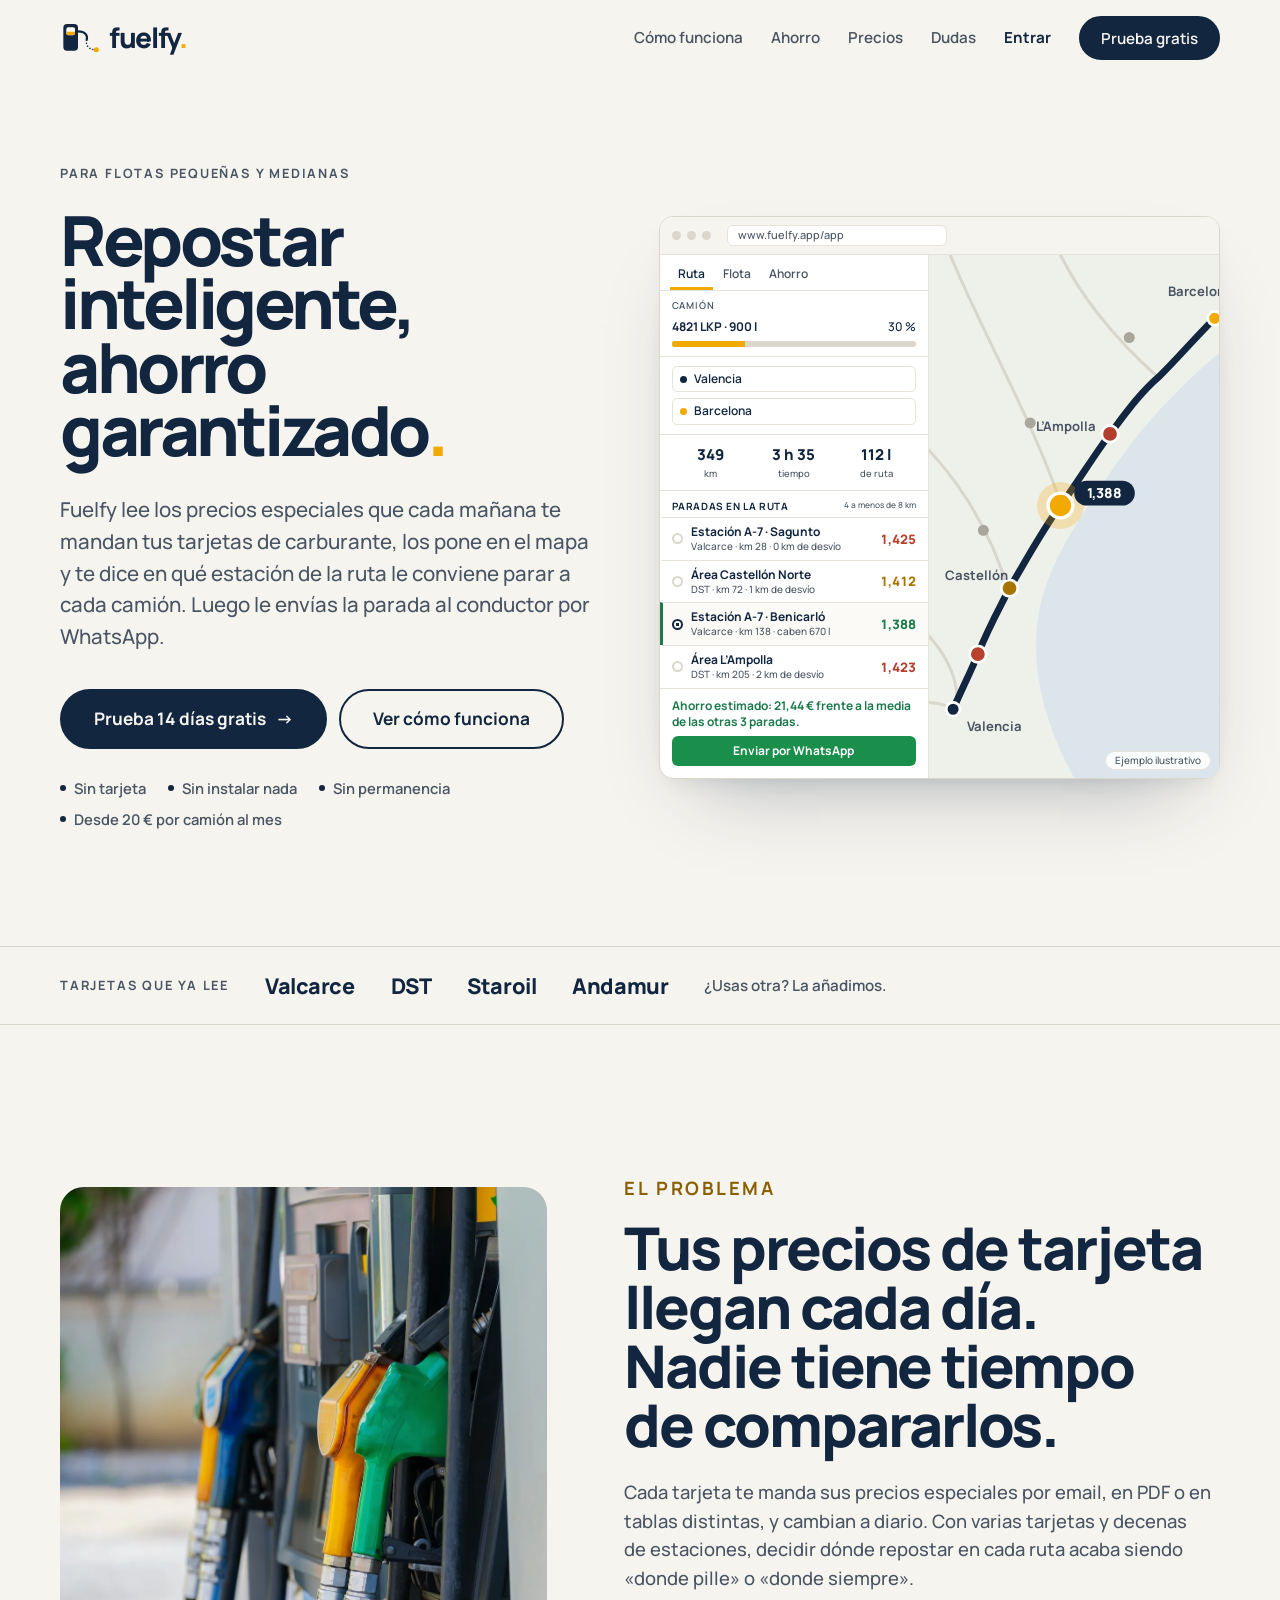
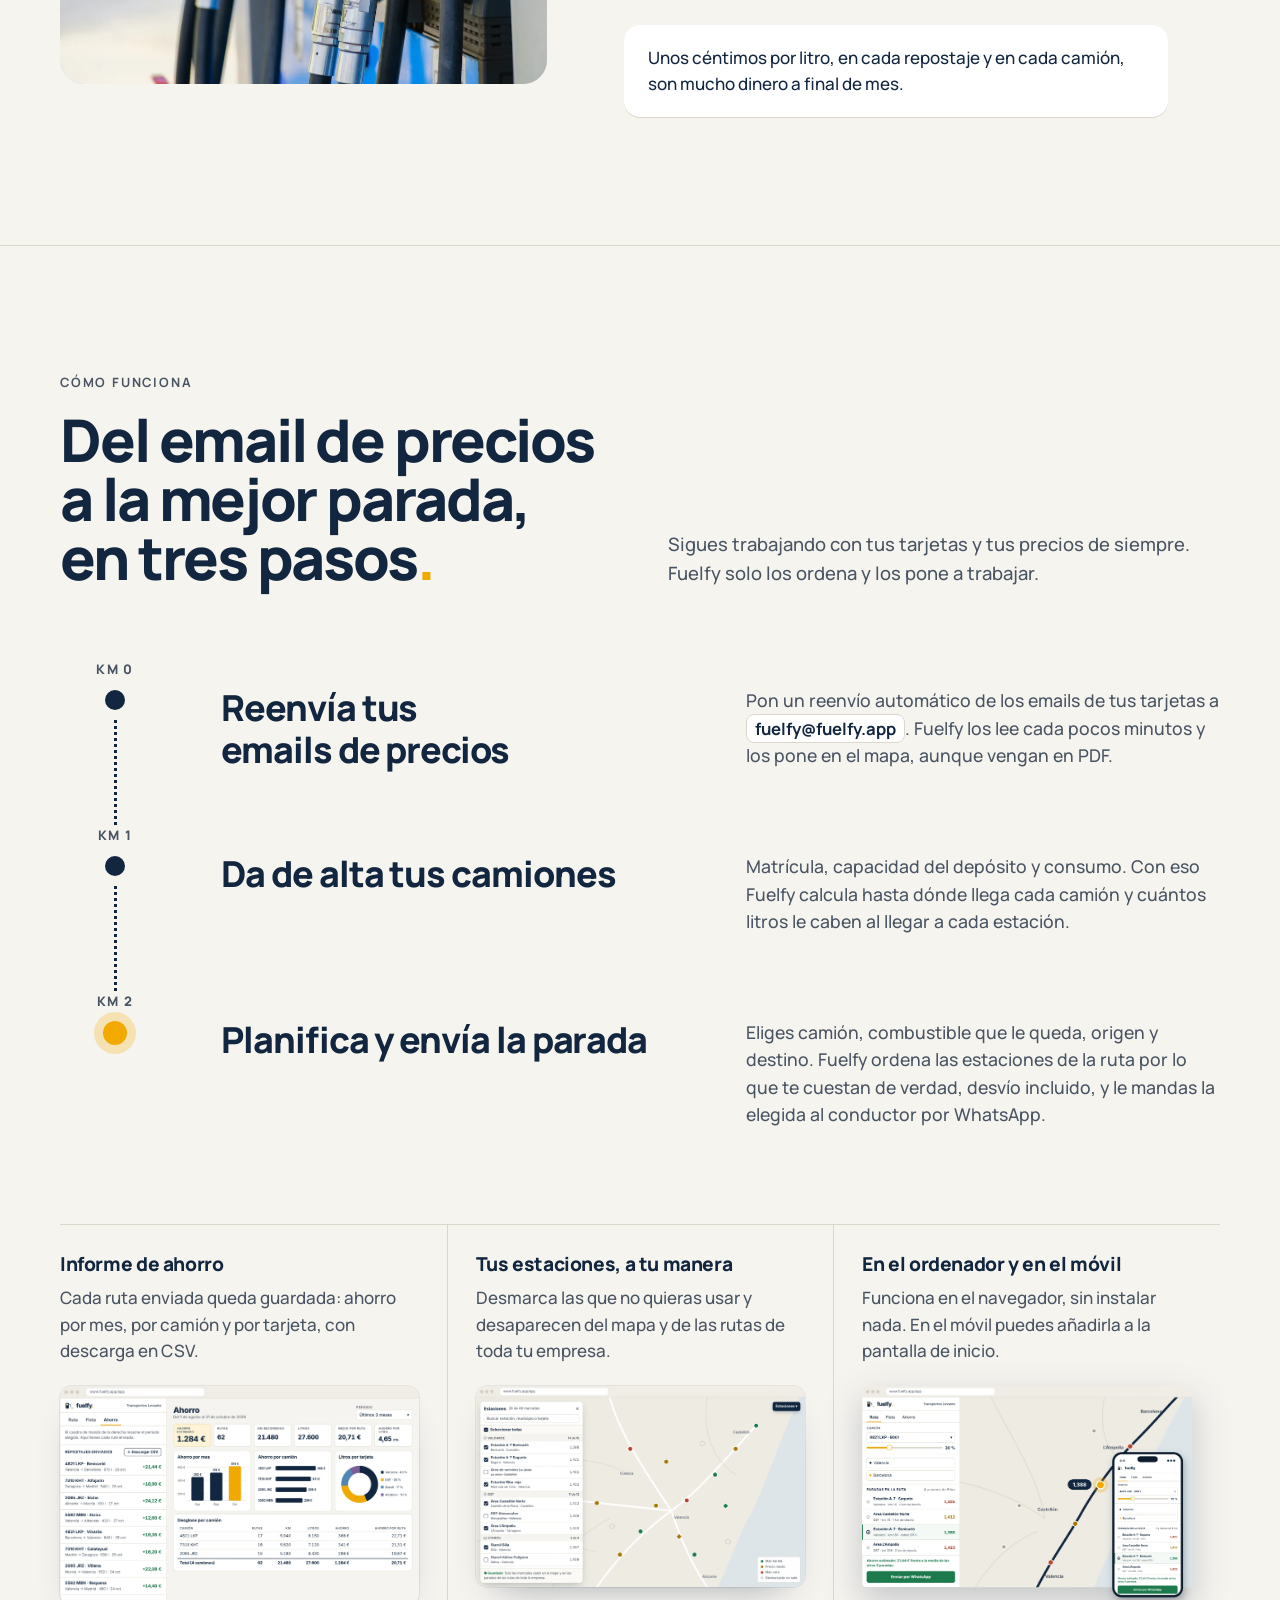
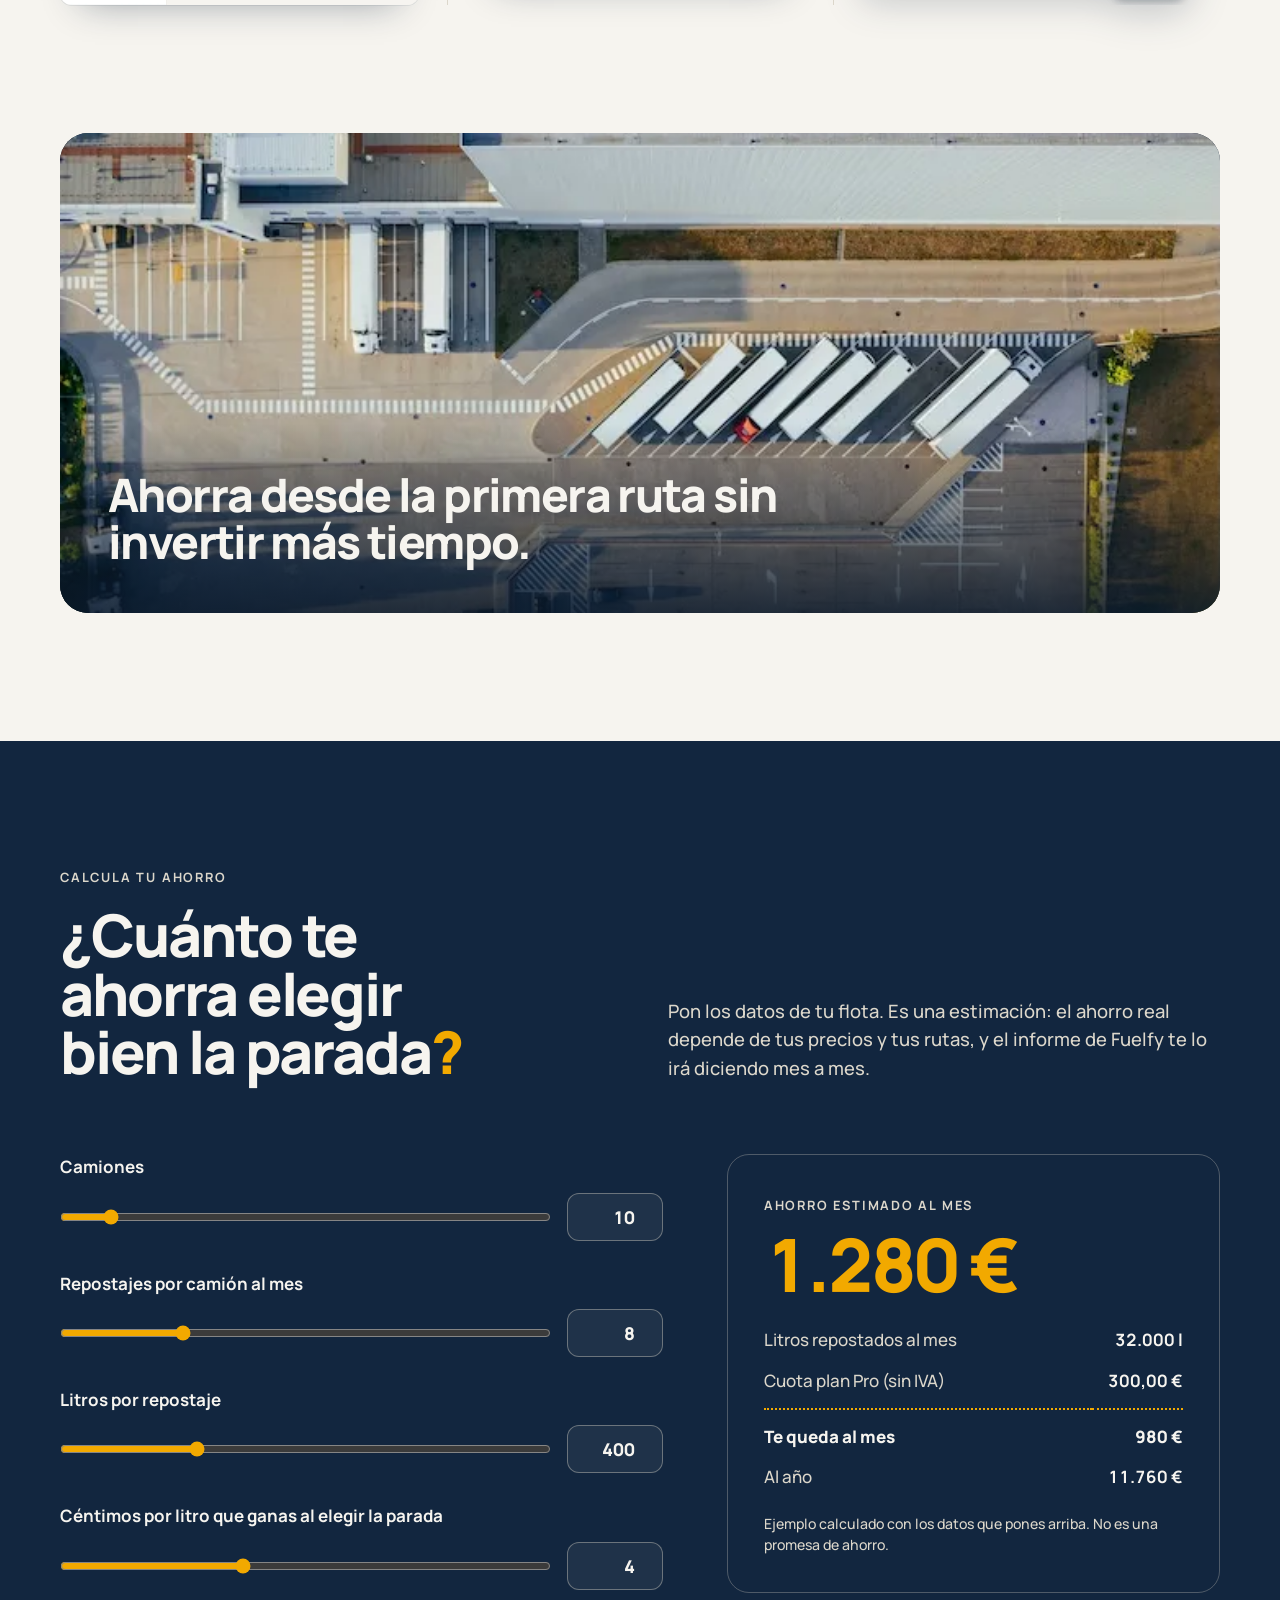
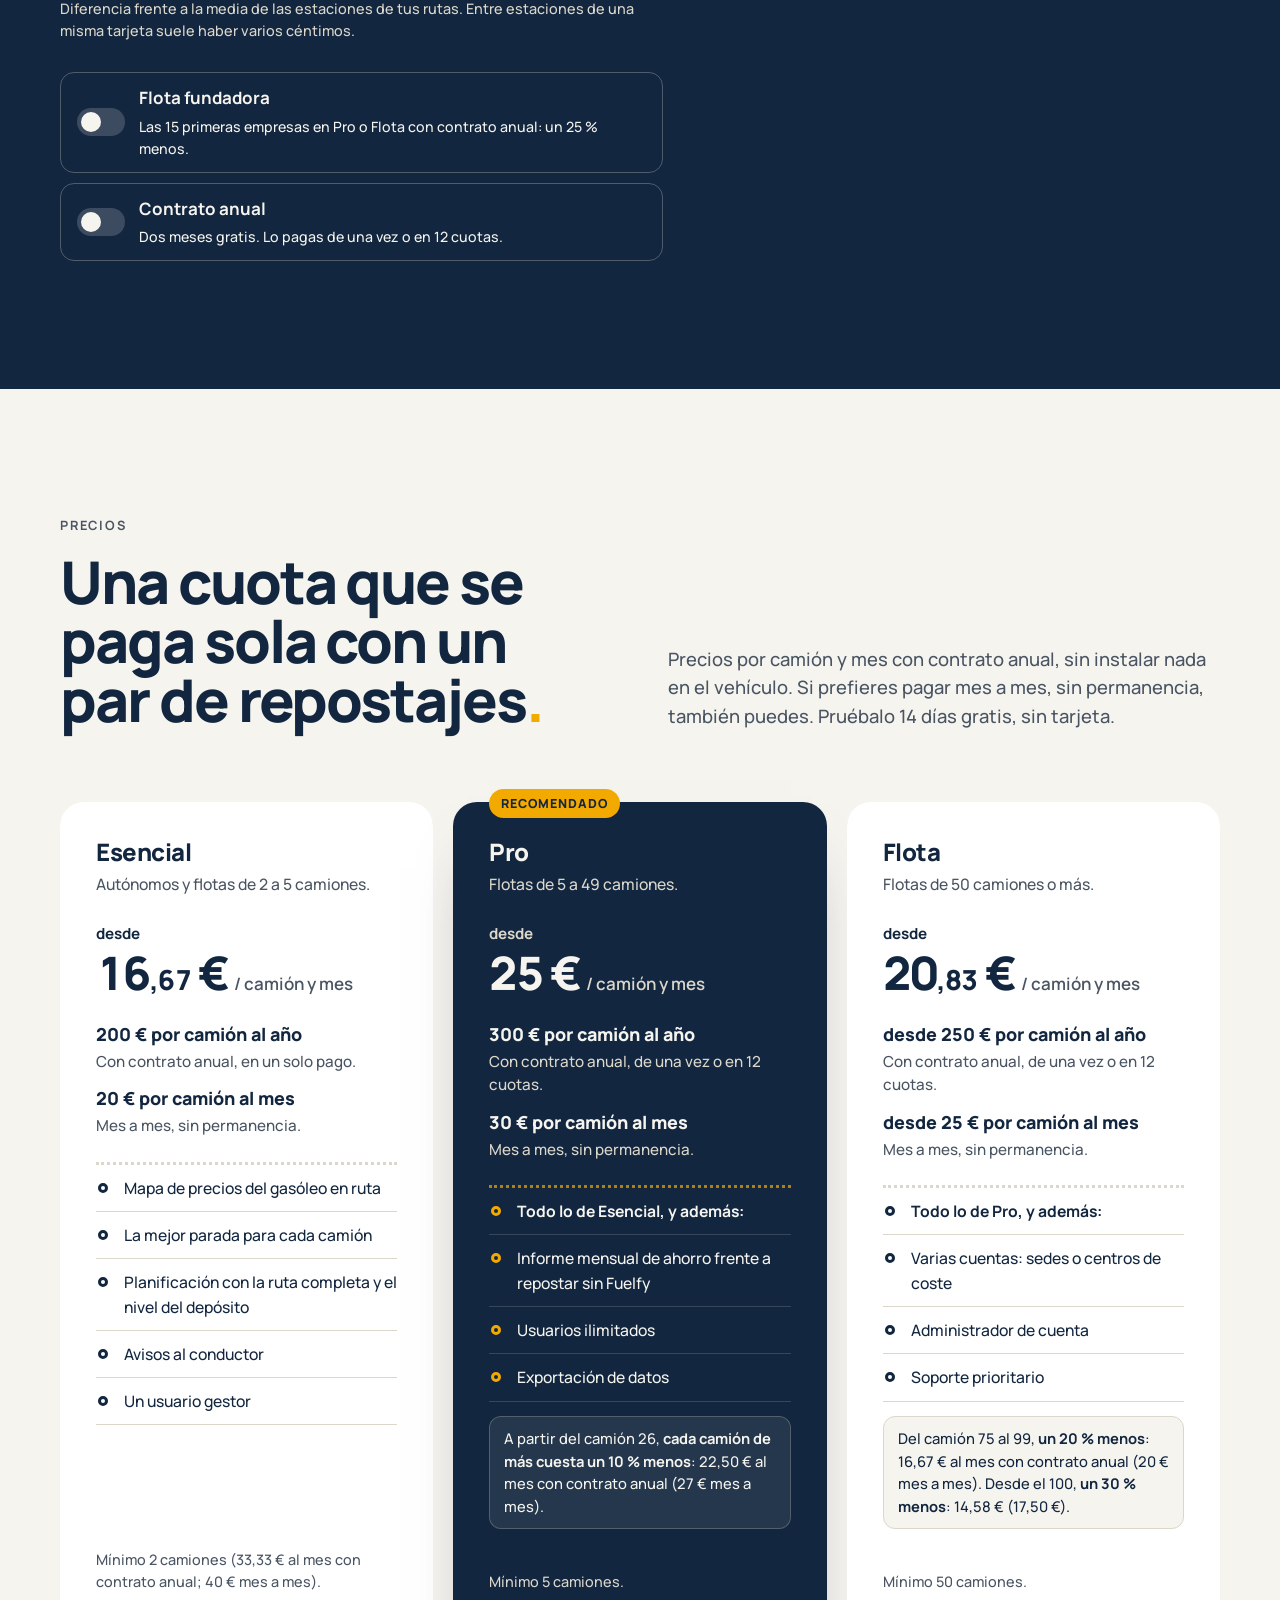
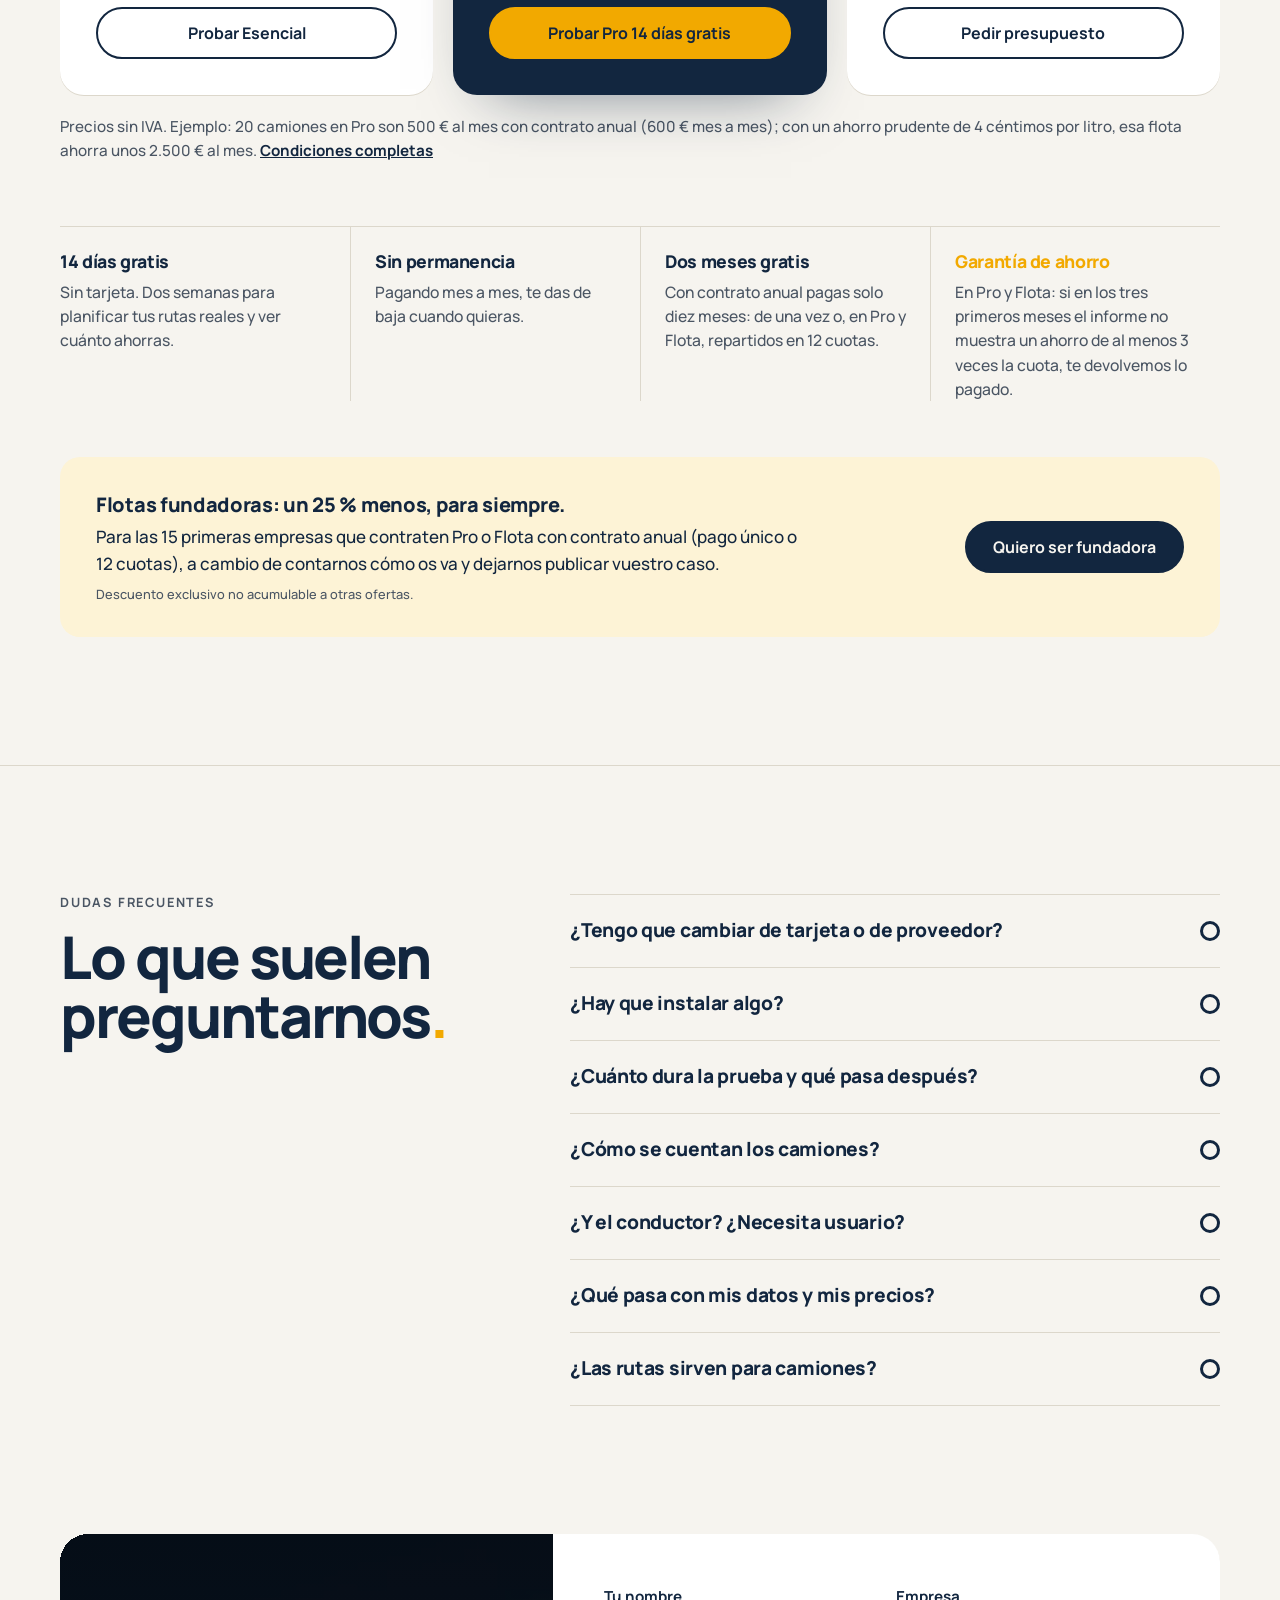
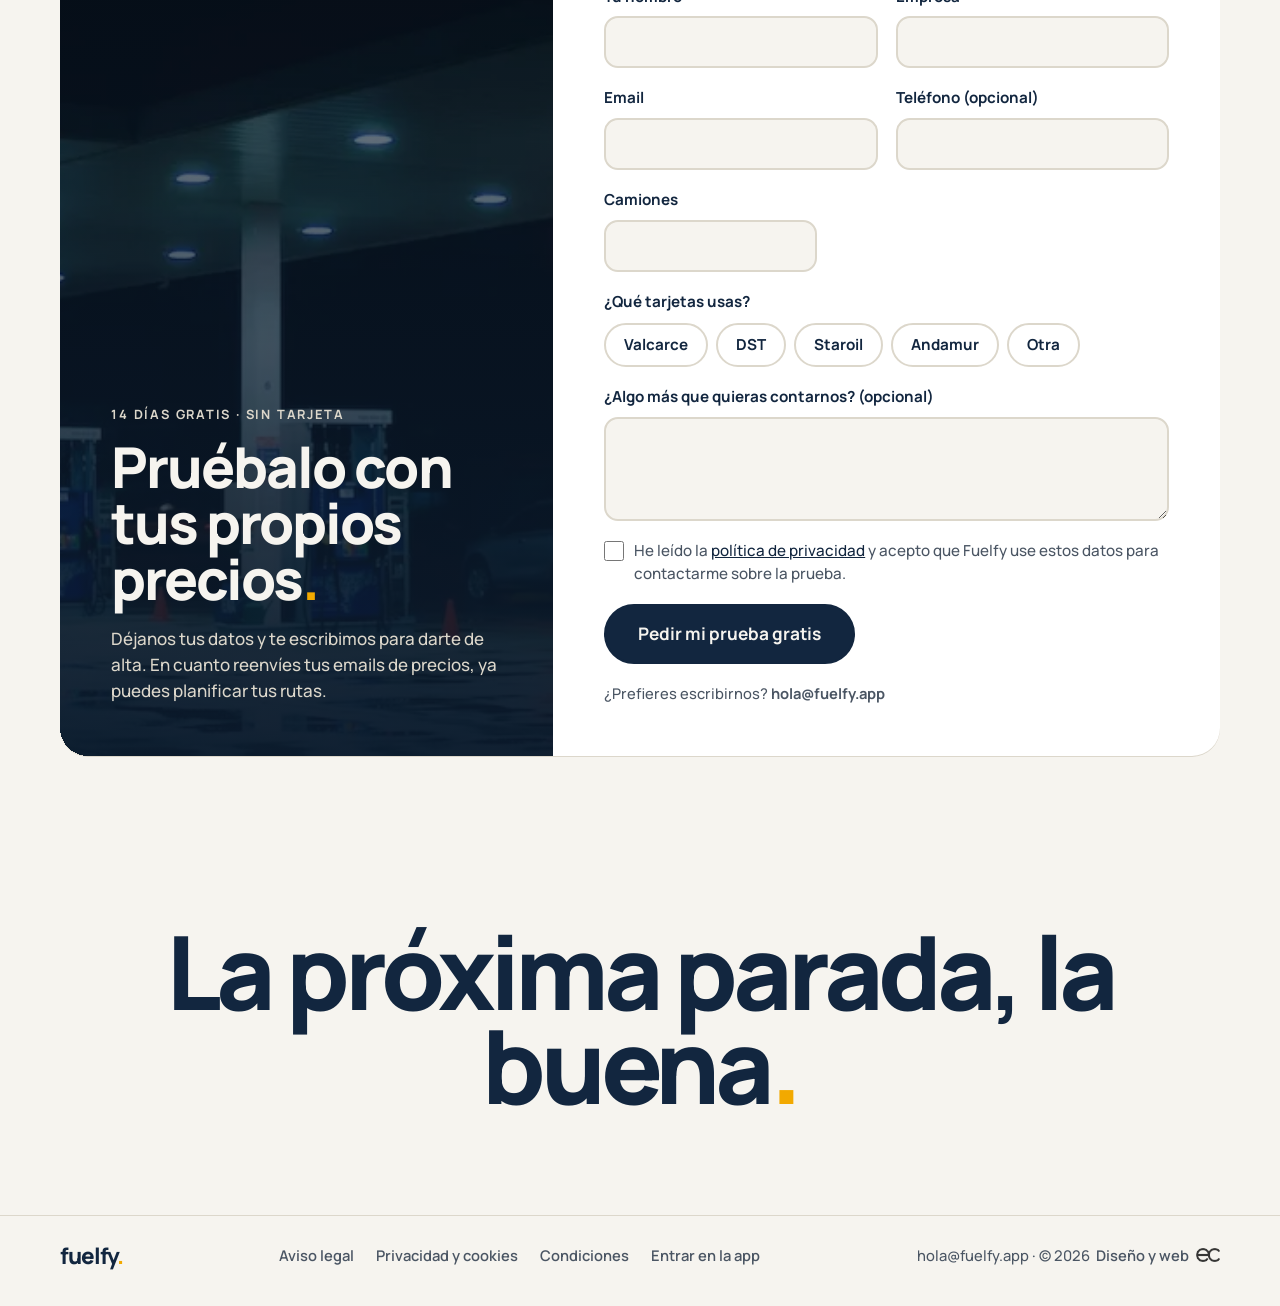
==== docs/index.html @ e93805c3 "Precios: precio principal con contrato anual, Esencial solo de una vez y recuadro de fundadoras más " ====
<!doctype html>
<html lang="es">
<head>
<meta charset="utf-8">
<meta name="viewport" content="width=device-width, initial-scale=1, viewport-fit=cover">
<title>Fuelfy · Repostar inteligente, ahorro garantizado</title>
<meta name="description" content="Fuelfy lee los precios especiales que te mandan tus tarjetas de carburante, te dice dónde repostar en cada ruta y le envía la parada a tu conductor por WhatsApp.">
<link rel="canonical" href="https://www.fuelfy.app/">
<meta property="og:type" content="website">
<meta property="og:site_name" content="Fuelfy">
<meta property="og:locale" content="es_ES">
<meta property="og:url" content="https://www.fuelfy.app/">
<meta property="og:title" content="Fuelfy · Repostar inteligente, ahorro garantizado">
<meta property="og:description" content="Tus precios de tarjeta, en el mapa y en cada ruta. 14 días gratis, sin tarjeta y sin permanencia.">
<meta property="og:image" content="https://www.fuelfy.app/imagenes/web/flota-aerea.jpg">
<meta property="og:image:width" content="709">
<meta property="og:image:height" content="531">
<meta property="og:image:alt" content="Camiones aparcados vistos desde arriba">
<meta name="twitter:card" content="summary_large_image">
<script type="application/ld+json">
{"@context":"https://schema.org","@type":"SoftwareApplication","name":"Fuelfy","url":"https://www.fuelfy.app/","applicationCategory":"BusinessApplication","operatingSystem":"Web","inLanguage":"es","description":"Repostaje inteligente para flotas: lee los precios de tus tarjetas de carburante y te dice dónde repostar en cada ruta.","offers":{"@type":"AggregateOffer","lowPrice":"20.00","highPrice":"30.00","priceCurrency":"EUR","description":"Por camión y mes, sin IVA. Planes Esencial, Pro y Flota. 14 días de prueba gratis, sin tarjeta."}}
</script>
<meta name="theme-color" content="#F6F4EF">
<link rel="icon" href="iconos/icono-192.png">
<link rel="apple-touch-icon" href="iconos/apple-touch-icon.png">
<script>
  // Enlaces de invitación o de nueva contraseña que lleguen a la portada: van a la app
  if (/access_token|type=(invite|recovery)|error_code/.test(location.hash)) location.replace('app/' + location.hash);
  // Si se abre como app instalada en el móvil, directo a la app
  else if (matchMedia('(display-mode: standalone)').matches) location.replace('app/');
</script>
<link rel="preconnect" href="https://fonts.googleapis.com">
<link rel="preconnect" href="https://fonts.gstatic.com" crossorigin>
<link rel="stylesheet" href="https://fonts.googleapis.com/css2?family=Manrope:wght@500;600;700;800&display=swap">
<style>
/* Dirección «Cuaderno de ruta»: papel de fondo, titulares enormes en azul ruta,
   la ruta de puntos del logotipo como hilo conductor y el ámbar reservado a la parada. */
:root {
  --azul: #12263F; --noche: #0B1A2C; --ambar: #F2A900; --ambar-tinta: #8A5F00; --ambar-suave: #FDF3D6;
  --papel: #F6F4EF; --blanco: #FFFFFF; --asfalto: #4A5563; --niebla: #DCD7CB; --linea: #E7E3DA; --verde: #1D7A4C;
  --f: Manrope, system-ui, -apple-system, "Segoe UI", sans-serif;
  --ancho: 1240px; --lado: clamp(20px, 4vw, 40px);
}
* { box-sizing: border-box; }
html { scroll-behavior: smooth; scroll-padding-top: 88px; -webkit-text-size-adjust: 100%; }
body { margin: 0; background: var(--papel); color: var(--azul); font: 500 1.0625rem/1.55 var(--f); }
img { display: block; max-width: 100%; height: auto; }
a { color: var(--azul); }
:focus-visible { outline: 3px solid var(--ambar); outline-offset: 3px; border-radius: 6px; }
.envuelve { max-width: var(--ancho); margin: 0 auto; padding-inline: var(--lado); }
.eti { margin: 0; font: 700 .8rem/1.3 var(--f); letter-spacing: .14em; text-transform: uppercase; color: var(--asfalto); }
.eti.acento { color: var(--ambar-tinta); }
h1, h2, h3 { margin: 0; font-weight: 800; letter-spacing: -.035em; text-wrap: balance; }
h2 { font-size: clamp(2.2rem, 4.6vw, 3.9rem); line-height: 1; }
h3 { font-size: 1.45rem; line-height: 1.15; letter-spacing: -.02em; }
.punto { color: var(--ambar); }
.suave { color: var(--asfalto); }

/* botones */
.boton { display: inline-flex; align-items: center; justify-content: center; gap: 10px; min-height: 52px; padding: 0 26px; border-radius: 999px; font: 700 1rem var(--f); text-decoration: none; border: 2px solid var(--azul); cursor: pointer; transition: background .15s, color .15s, transform .15s; }
.boton.lleno { background: var(--azul); color: var(--papel); }
.boton.lleno:hover { background: var(--noche); }
.boton.vacio { background: transparent; color: var(--azul); }
.boton.vacio:hover { background: var(--blanco); }
.boton.grande { min-height: 60px; padding: 0 32px; font-size: 1.08rem; }
.boton .flecha { transition: transform .15s; }
.boton:hover .flecha { transform: translateX(3px); }

/* cabecera */
.cab { position: sticky; top: 0; z-index: 30; background: rgba(246,244,239,.9); backdrop-filter: saturate(1.3) blur(12px); -webkit-backdrop-filter: saturate(1.3) blur(12px); padding-top: env(safe-area-inset-top); border-bottom: 1px solid transparent; transition: border-color .2s; }
.cab.bajado { border-bottom-color: var(--niebla); }
.cab .envuelve { display: flex; align-items: center; justify-content: space-between; gap: 20px; min-height: 76px; }
.logo { display: inline-flex; align-items: center; gap: 9px; text-decoration: none; color: var(--azul); }
.logo svg { width: 40px; height: 34px; flex: none; }
.wm { font: 800 1.75rem/.85 var(--f); letter-spacing: -.045em; }
.wm i { font-style: normal; color: var(--ambar); }
.wm .lig { margin-left: -.06em; }
.menu { display: flex; align-items: center; gap: 28px; }
.menu a { text-decoration: none; font-weight: 600; font-size: .95rem; color: var(--asfalto); }
.menu a:hover { color: var(--azul); }
.menu .entrar { color: var(--azul); font-weight: 700; }
.menu .boton { min-height: 44px; padding: 0 20px; font-size: .95rem; }
.menu .boton.lleno { background: #12263F; border-color: #12263F; color: #F6F4EF; }
.menu .boton.lleno:hover { background: var(--noche); border-color: var(--noche); }
@media (max-width: 880px) { .menu .ancla { display: none; } .menu { gap: 16px; } }
@media (max-width: 420px) { .menu .entrar { display: none; } }

/* portada */
.portada { padding: clamp(40px, 7vw, 88px) 0 clamp(72px, 9vw, 120px); }
.portada .envuelve { display: grid; grid-template-columns: minmax(0, 1fr) minmax(0, 1.05fr); gap: clamp(40px, 5vw, 64px); align-items: center; }
.portada h1 { margin-top: 26px; font-size: clamp(3rem, 5.4vw, 5.6rem); line-height: .92; letter-spacing: -.05em; }
.portada .entrada { margin: 32px 0 0; max-width: 34em; font-size: clamp(1.1rem, 1.6vw, 1.3rem); line-height: 1.55; color: var(--asfalto); }
.acciones { margin-top: 36px; display: flex; flex-wrap: wrap; gap: 12px; }
.garantias { margin: 28px 0 0; padding: 0; list-style: none; display: flex; flex-wrap: wrap; gap: 8px 22px; font-size: .92rem; font-weight: 600; color: var(--asfalto); }
.garantias li { display: inline-flex; align-items: center; gap: 8px; }
.garantias li::before { content: ""; width: 6px; height: 6px; border-radius: 50%; background: var(--azul); }
@media (max-width: 960px) { .portada .envuelve { grid-template-columns: 1fr; } .portada h1 { font-size: clamp(3.2rem, 13vw, 6.4rem); } }

/* captura del planificador (la misma que la portada actual) */
.ventana { background: var(--blanco); border: 1px solid var(--niebla); border-radius: 14px; overflow: hidden; box-shadow: 0 40px 80px -40px rgba(18,38,63,.35), 0 10px 24px -12px rgba(18,38,63,.12); font-size: 12px; line-height: 1.35; color: var(--azul); }
.ventana .barra { display: flex; align-items: center; gap: 6px; padding: 8px 12px; background: var(--papel); border-bottom: 1px solid var(--linea); }
.ventana .barra i { width: 9px; height: 9px; border-radius: 50%; background: var(--niebla); }
.ventana .barra span { margin-left: 10px; flex: 1; max-width: 220px; background: var(--blanco); border: 1px solid var(--linea); border-radius: 6px; padding: 2px 10px; color: var(--asfalto); font-size: 11px; }
.ventana .cuerpo { display: grid; grid-template-columns: minmax(0, 1fr) minmax(0, 1.08fr); }
.ventana .lado { border-right: 1px solid var(--linea); display: grid; align-content: start; }
.ventana .pest { display: flex; gap: 2px; padding: 6px 10px 0; border-bottom: 1px solid var(--linea); }
.ventana .pest b { font-weight: 600; color: var(--asfalto); padding: 5px 8px; border-bottom: 3px solid transparent; }
.ventana .pest b.on { color: var(--azul); border-bottom-color: var(--ambar); }
.ventana .bl { padding: 9px 12px; border-bottom: 1px solid var(--linea); display: grid; gap: 6px; }
.ventana .lb { font-weight: 600; font-size: 9.5px; letter-spacing: .09em; text-transform: uppercase; color: var(--asfalto); }
.ventana .fila { display: flex; justify-content: space-between; align-items: center; gap: 8px; }
.ventana .medidor { height: 6px; border-radius: 3px; background: var(--niebla); overflow: hidden; }
.ventana .medidor i { display: block; width: 30%; height: 100%; background: var(--ambar); }
.ventana .lugar { display: flex; align-items: center; gap: 7px; border: 1px solid var(--linea); border-radius: 5px; padding: 4px 7px; font-weight: 600; }
.ventana .lugar::before { content: ""; width: 7px; height: 7px; border-radius: 50%; background: var(--azul); flex: none; }
.ventana .lugar.fin::before { background: var(--ambar); }
.ventana .kpis { display: grid; grid-template-columns: repeat(3, minmax(0, 1fr)); gap: 4px; text-align: center; }
.ventana .kpis b { display: block; font: 800 15px var(--f); }
.ventana .kpis span { font-size: 9.5px; color: var(--asfalto); }
.ventana .ph { padding: 8px 12px 4px; font: 700 10px var(--f); letter-spacing: .06em; text-transform: uppercase; display: flex; justify-content: space-between; }
.ventana .ph small { font-weight: 500; letter-spacing: 0; text-transform: none; color: var(--asfalto); }
.ventana .parada { display: grid; grid-template-columns: 12px minmax(0, 1fr) auto; gap: 7px; align-items: center; padding: 6px 12px 6px 9px; border-top: 1px solid var(--linea); border-left: 3px solid transparent; }
.ventana .parada .r { width: 11px; height: 11px; border-radius: 50%; border: 2px solid var(--niebla); }
.ventana .parada b { font-weight: 700; display: block; white-space: nowrap; overflow: hidden; text-overflow: ellipsis; }
.ventana .parada small { color: var(--asfalto); font-size: 10px; display: block; white-space: nowrap; overflow: hidden; text-overflow: ellipsis; }
.ventana .parada .p { font: 800 13px var(--f); font-variant-numeric: tabular-nums; }
.ventana .parada.mejor { border-left-color: var(--verde); background: #FBFAF6; }
.ventana .parada.mejor .r { border-color: var(--azul); background: radial-gradient(var(--azul) 0 35%, var(--blanco) 40%); }
.ventana .envio { padding: 9px 12px 12px; display: grid; gap: 6px; border-top: 1px solid var(--linea); }
.ventana .envio .ah { color: var(--verde); font-weight: 700; }
.ventana .wa { background: #1A8F4C; color: #fff; border-radius: 6px; padding: 7px; text-align: center; font-weight: 700; }
.ventana .mapa { position: relative; background: #EEF0EA; min-height: 100%; }
.ventana .mapa svg { position: absolute; inset: 0; width: 100%; height: 100%; display: block; }
.ventana .sello { position: absolute; right: 8px; bottom: 8px; background: rgba(255,255,255,.9); border: 1px solid var(--linea); border-radius: 999px; padding: 2px 9px; font-size: 10px; color: var(--asfalto); }
@media (max-width: 560px) {
  .ventana .cuerpo { grid-template-columns: minmax(0, 1fr); }
  .ventana .lado { border-right: 0; }
  .ventana .mapa { order: -1; aspect-ratio: 300 / 380; border-bottom: 1px solid var(--linea); }
  .ventana .ocultable { display: none; }
}

/* tarjetas que lee: tira */
.tira { border-block: 1px solid var(--niebla); }
.tira .envuelve { display: flex; flex-wrap: wrap; align-items: center; gap: 14px 36px; padding-block: 22px; }
.tira .nombres { display: flex; flex-wrap: wrap; gap: 10px 36px; font-weight: 800; font-size: 1.35rem; letter-spacing: -.02em; }
.tira .otra { font-weight: 600; font-size: .95rem; color: var(--asfalto); }

/* bloques */
.bloque { padding: clamp(80px, 10vw, 136px) 0; }
.cabeza { display: grid; grid-template-columns: minmax(0, 1fr) minmax(0, 1fr); gap: 20px 56px; align-items: end; margin-bottom: clamp(44px, 6vw, 72px); }
.cabeza .eti { grid-column: 1 / -1; }
.cabeza p:not(.eti) { margin: 0; font-size: 1.15rem; color: var(--asfalto); max-width: 32em; }
@media (max-width: 860px) { .cabeza { grid-template-columns: 1fr; } }

/* problema */
.problema .envuelve { display: grid; grid-template-columns: minmax(0, .9fr) minmax(0, 1.1fr); gap: clamp(36px, 6vw, 96px); align-items: center; }
.foto { position: relative; border-radius: 24px; overflow: hidden; background: var(--niebla); }
.foto img { width: 100%; height: 100%; object-fit: cover; }
.foto .chip { position: absolute; left: 16px; bottom: 16px; display: inline-flex; align-items: center; gap: 8px; padding: 8px 14px; border-radius: 999px; background: rgba(246,244,239,.94); font-size: .85rem; font-weight: 700; }
.foto .chip::before { content: ""; width: 10px; height: 10px; border-radius: 50%; background: var(--ambar); box-shadow: 0 0 0 4px rgba(242,169,0,.3); }
.problema .foto { aspect-ratio: 1 / 1.02; }
.problema h2 { margin-top: 18px; }
.problema p { margin: 24px 0 0; font-size: 1.15rem; color: var(--asfalto); max-width: 32em; }
.problema .remate { margin-top: 32px; padding: 20px 24px; background: var(--blanco); border-radius: 16px; box-shadow: 0 1px 0 var(--niebla); font-weight: 500; font-size: 1.0625rem; line-height: 1.55; color: var(--azul); }
@media (max-width: 860px) { .problema .envuelve { grid-template-columns: 1fr; } .problema .foto { aspect-ratio: 4 / 3; } }

/* cómo funciona: ruta por kilómetros */
.como { border-top: 1px solid var(--niebla); }
.ruta { margin: 0; padding: 0; list-style: none; }
.ruta li { display: grid; grid-template-columns: 110px minmax(0, 1fr) minmax(0, 1fr); gap: 0 clamp(24px, 4vw, 56px); }
.ruta .hito { display: flex; flex-direction: column; align-items: center; gap: 10px; }
.ruta .km { font-weight: 800; font-size: .82rem; letter-spacing: .1em; color: var(--asfalto); white-space: nowrap; }
.ruta .bola { width: 20px; height: 20px; border-radius: 50%; background: var(--azul); flex: none; }
.ruta .tramo { flex: 1; width: 0; border-left: 3px dotted var(--azul); min-height: 48px; }
.ruta li:last-child .bola { width: 24px; height: 24px; background: var(--ambar); box-shadow: 0 0 0 9px rgba(242,169,0,.25); }
.ruta h3 { margin-top: 28px; font-size: clamp(1.6rem, 2.8vw, 2.3rem); letter-spacing: -.03em; }
.ruta p { margin: 28px 0 56px; font-size: 1.1rem; color: var(--asfalto); max-width: 30em; }
.ruta li:last-child p { margin-bottom: 0; }
.ruta code { font: 700 .95em var(--f); color: var(--azul); background: var(--blanco); border: 1px solid var(--niebla); padding: 2px 8px; border-radius: 8px; white-space: nowrap; }
@media (max-width: 760px) {
  .ruta li { grid-template-columns: 64px minmax(0, 1fr); }
  .ruta p { grid-column: 2; margin: 12px 0 44px; }
}
.extras { margin-top: clamp(56px, 8vw, 96px); display: grid; grid-template-columns: repeat(3, minmax(0, 1fr)); border-top: 1px solid var(--niebla); }
.extras > div { padding: 28px 28px 0 0; display: flex; flex-direction: column; }
.extras > div + div { padding-left: 28px; border-left: 1px solid var(--niebla); }
.extras h3 { font-size: 1.2rem; }
.extras p { margin: 10px 0 0; color: var(--asfalto); }
.captura { margin-top: 0; padding: 0; padding-top: 22px; border: 0; background: none; cursor: zoom-in; display: block; width: 100%; text-align: left; font: inherit; color: inherit; }
.captura img { width: 100%; height: auto; border-radius: 12px; box-shadow: 0 0 0 1px rgba(18,38,63,.08), 0 18px 36px -22px rgba(18,38,63,.45); transition: transform .2s, box-shadow .2s; }
.captura.sin-marco img { border-radius: 0; box-shadow: none; filter: drop-shadow(0 14px 18px rgba(18,38,63,.22)); }
.captura:hover img { transform: translateY(-3px); }
.visor { border: 0; padding: 0; background: transparent; max-width: min(1400px, 94vw); width: 100%; }
.visor::backdrop { background: rgba(11,26,44,.82); backdrop-filter: blur(4px); }
.visor img { width: 100%; height: auto; max-height: 86vh; object-fit: contain; border-radius: 12px; }
.visor p { margin: 12px 0 0; color: var(--papel); text-align: center; font-weight: 600; }
.visor-cerrar { position: fixed; top: 16px; right: 16px; width: 48px; height: 48px; border-radius: 50%; border: 0; background: var(--papel); color: var(--azul); font: 800 1.5rem/1 var(--f); cursor: pointer; }
@media (max-width: 860px) { .extras { grid-template-columns: 1fr; } .extras div + div { padding-left: 0; border-left: 0; border-top: 1px solid var(--niebla); } .extras div { padding: 24px 0; } }

/* foto a sangre */
.panorama { position: relative; margin: 0; border-radius: 28px; overflow: hidden; background: var(--noche); }
.panorama img { width: 100%; height: clamp(300px, 38vw, 480px); object-fit: cover; }
.panorama figcaption { position: absolute; inset: auto 0 0 0; padding: clamp(24px, 4vw, 48px); background: linear-gradient(transparent, rgba(11,26,44,.85)); color: var(--papel); }
.panorama-bloque { padding-bottom: clamp(80px, 10vw, 136px); }
.panorama figcaption p { margin: 0; max-width: 18em; font-weight: 800; font-size: clamp(1.7rem, 3.6vw, 3rem); line-height: 1.02; letter-spacing: -.035em; }

/* ahorro: calculadora */
.ahorro { background: var(--azul); color: var(--papel); }
.ahorro .eti { color: var(--niebla); }
.ahorro .cabeza p:not(.eti) { color: var(--niebla); }
.calc { display: grid; grid-template-columns: minmax(0, 1.1fr) minmax(0, .9fr); gap: clamp(28px, 5vw, 64px); align-items: start; }
.calc form { display: grid; gap: 30px; }
.campo label { display: block; font-weight: 700; margin-bottom: 12px; }
.control { display: grid; grid-template-columns: minmax(0, 1fr) 96px; gap: 16px; align-items: center; }
.control input[type=range] { width: 100%; accent-color: var(--ambar); height: 44px; margin: 0; }
.control input[type=number] { width: 100%; min-height: 48px; padding: 0 12px; border-radius: 12px; border: 1px solid rgba(220,215,203,.4); background: rgba(246,244,239,.06); color: var(--papel); font: 800 1.1rem var(--f); text-align: right; font-variant-numeric: tabular-nums; }
.campo small { display: block; margin-top: 8px; color: var(--niebla); font-size: .9rem; }
.opciones { display: grid; gap: 10px; }
.anual-check { display: grid; grid-template-columns: auto minmax(0, 1fr); gap: 4px 14px; align-items: center; padding: 12px 16px; border-radius: 14px; border: 1px solid rgba(220,215,203,.3); cursor: pointer; transition: border-color .15s, background .15s; }
.anual-check:has(input:checked) { border-color: var(--ambar); background: rgba(242,169,0,.08); }
.anual-check:has(input:disabled) { cursor: not-allowed; opacity: .6; }
.anual-check input { appearance: none; -webkit-appearance: none; margin: 0; width: 48px; height: 28px; border-radius: 999px; background: rgba(246,244,239,.18); position: relative; cursor: inherit; transition: background .15s; grid-row: span 2; }
.anual-check input::after { content: ""; position: absolute; top: 4px; left: 4px; width: 20px; height: 20px; border-radius: 50%; background: var(--papel); transition: transform .15s; }
.anual-check input:checked { background: var(--ambar); }
.anual-check input:checked::after { transform: translateX(20px); background: var(--azul); }
.anual-check input:focus-visible { outline: 3px solid var(--ambar); outline-offset: 3px; }
.anual-check b { font-weight: 700; }
.anual-check small { margin: 0; }
.resultado .detalle-anual { margin: 14px 0 0; padding: 12px 14px; border-radius: 12px; background: rgba(242,169,0,.1); color: var(--papel); font-size: .92rem; }
.resultado { border: 1px solid rgba(220,215,203,.3); border-radius: 22px; padding: clamp(24px, 3vw, 36px); position: sticky; top: 100px; }
.resultado .eti { color: var(--niebla); }
.resultado .grande { display: block; margin-top: 10px; font-weight: 800; font-size: clamp(3rem, 6vw, 4.6rem); line-height: 1; letter-spacing: -.04em; color: var(--ambar); font-variant-numeric: tabular-nums; }
.resultado dl { margin: 26px 0 0; display: grid; grid-template-columns: minmax(0, 1fr) auto; gap: 14px 0; }
.resultado dt { color: var(--niebla); }
.resultado dd { margin: 0; padding-left: 16px; font-weight: 700; text-align: right; font-variant-numeric: tabular-nums; }
.resultado .neto-fila { padding-top: 14px; border-top: 2px dotted var(--ambar); font-weight: 800; color: var(--papel); }
.resultado .nota { margin: 22px 0 0; font-size: .88rem; color: var(--niebla); }
@media (max-width: 900px) { .calc { grid-template-columns: 1fr; } .resultado { position: static; } }

/* precios: tres planes */
.planes { display: grid; grid-template-columns: repeat(3, minmax(0, 1fr)); gap: 20px; align-items: stretch; }
.plan { position: relative; display: flex; flex-direction: column; background: var(--blanco); border-radius: 24px; padding: clamp(26px, 3vw, 36px); box-shadow: 0 1px 0 var(--niebla); }
.plan h3 { font-size: 1.5rem; }
.plan .para { margin: 6px 0 0; color: var(--asfalto); font-size: .98rem; }
.plan .precio { margin: 26px 0 0; display: flex; align-items: baseline; gap: 6px; flex-wrap: wrap; }
.plan .precio .desde { font-weight: 700; color: inherit; }
.plan .precio b small { font-size: .6em; letter-spacing: -.02em; }
.plan .precio .desde { flex-basis: 100%; margin-bottom: -2px; font-size: .95rem; }
.plan .precio span { white-space: nowrap; }
.plan .precio b { font-weight: 800; font-size: clamp(2.6rem, 3.6vw, 3.2rem); line-height: 1; letter-spacing: -.045em; font-variant-numeric: tabular-nums; }
.plan .precio span { font-weight: 600; color: var(--asfalto); }
.plan .anual { margin: 10px 0 0; font-size: .95rem; color: var(--asfalto); }
.plan .anual b { color: var(--azul); }
.fundadoras .no-acumulable { display: block; margin-top: 8px; font-size: .8rem; color: var(--asfalto); }
.plan .formas { margin-top: 24px; display: grid; gap: 12px; }
.plan .formas .anual { margin: 0; }
.plan .anual .cifra { display: block; font-size: 1.12rem; font-weight: 800; margin-bottom: 1px; }
.plan ul { margin: 24px 0 0; padding: 0; list-style: none; border-top: 3px dotted var(--niebla); }
.plan li { position: relative; padding: 11px 0 11px 28px; border-bottom: 1px solid var(--niebla); font-size: .98rem; }
.plan li::before { content: ""; position: absolute; left: 2px; top: 18px; width: 10px; height: 10px; border-radius: 50%; border: 3px solid var(--azul); box-sizing: border-box; }
.plan li.base { font-weight: 700; }
.plan .minimo { margin: 18px 0 0; font-size: .9rem; color: var(--asfalto); }
.plan .boton { align-self: stretch; }
.plan .pie-plan { margin-top: auto; padding-top: 24px; display: grid; gap: 14px; }
.plan.destacado { background: var(--azul); color: var(--papel); box-shadow: 0 30px 60px -36px rgba(18,38,63,.6); }
.plan.destacado .para, .plan.destacado .precio span, .plan.destacado .anual, .plan.destacado .minimo { color: var(--niebla); }
.plan.destacado .anual b { color: var(--papel); }
.plan.destacado ul { border-top-color: rgba(242,169,0,.7); }
.plan.destacado li { border-bottom-color: rgba(220,215,203,.18); }
.plan.destacado li::before { border-color: var(--ambar); }
.plan.destacado .boton { background: var(--ambar); border-color: var(--ambar); color: var(--azul); }
.plan.destacado .boton:hover { background: #FFBC1F; border-color: #FFBC1F; }
.plan .sello-plan { position: absolute; top: -13px; left: clamp(26px, 3vw, 36px); display: inline-flex; align-items: center; gap: 8px; padding: 5px 12px; border-radius: 999px; background: var(--ambar); color: var(--azul); font-size: .78rem; font-weight: 800; letter-spacing: .08em; text-transform: uppercase; }
.plan .volumen { margin: 14px 0 0; padding: 10px 14px; border-radius: 12px; background: rgba(246,244,239,.08); border: 1px solid rgba(220,215,203,.25); font-size: .92rem; }
.plan .volumen.flota-vol { background: var(--papel); border-color: var(--niebla); }
@media (max-width: 1080px) { .planes { grid-template-columns: 1fr; max-width: 560px; margin-inline: auto; } .plan.destacado { order: -1; } }
.condiciones { margin-top: clamp(40px, 6vw, 64px); display: grid; grid-template-columns: repeat(4, minmax(0, 1fr)); border-top: 1px solid var(--niebla); }
.condiciones div { padding: 24px 24px 0 0; }
.condiciones div + div { padding-left: 24px; border-left: 1px solid var(--niebla); }
.condiciones h3 { font-size: 1.1rem; }
.condiciones p { margin: 8px 0 0; color: var(--asfalto); font-size: .98rem; }
@media (max-width: 900px) { .condiciones { grid-template-columns: repeat(2, minmax(0, 1fr)); } .condiciones div:nth-child(3) { padding-left: 0; border-left: 0; } .condiciones div { padding-bottom: 20px; } }
@media (max-width: 560px) { .condiciones { grid-template-columns: 1fr; } .condiciones div + div { padding-left: 0; border-left: 0; border-top: 1px solid var(--niebla); } }
.fundadoras { margin-top: clamp(40px, 6vw, 56px); display: flex; flex-wrap: wrap; align-items: center; justify-content: space-between; gap: 18px 32px; padding: clamp(22px, 3vw, 32px) clamp(22px, 3vw, 36px); border-radius: 20px; background: var(--ambar-suave); }
.fundadoras p { margin: 0; max-width: 46em; }
.fundadoras strong { display: block; font-size: 1.25rem; font-weight: 800; letter-spacing: -.015em; margin-bottom: 4px; }
.ejemplo-precio { margin: 20px 0 0; font-size: .95rem; color: var(--asfalto); }

/* dudas */
.dudas { border-top: 1px solid var(--niebla); }
.dudas .envuelve { display: grid; grid-template-columns: minmax(0, .8fr) minmax(0, 1.2fr); gap: clamp(32px, 6vw, 96px); }
.dudas h2 { margin-top: 18px; }
.preguntas details { border-top: 1px solid var(--niebla); }
.preguntas details:last-child { border-bottom: 1px solid var(--niebla); }
.preguntas summary { list-style: none; display: flex; justify-content: space-between; align-items: center; gap: 20px; min-height: 72px; padding: 16px 0; cursor: pointer; font-weight: 800; font-size: 1.2rem; letter-spacing: -.015em; }
.preguntas summary::-webkit-details-marker { display: none; }
.preguntas summary::after { content: ""; flex: none; width: 14px; height: 14px; border-radius: 50%; border: 3px solid var(--azul); transition: background .15s, border-color .15s, box-shadow .15s; }
.preguntas details[open] summary::after { background: var(--ambar); border-color: var(--ambar); box-shadow: 0 0 0 5px rgba(242,169,0,.28); }
.preguntas details p { margin: 0 0 24px; max-width: 36em; color: var(--asfalto); }
@media (max-width: 860px) { .dudas .envuelve { grid-template-columns: 1fr; } }

/* prueba */
.prueba { padding-bottom: clamp(56px, 8vw, 96px); }
.prueba-caja { background: var(--blanco); border-radius: 28px; overflow: hidden; display: grid; grid-template-columns: minmax(0, .85fr) minmax(0, 1.15fr); box-shadow: 0 1px 0 var(--niebla); }
.prueba-lado { position: relative; background: var(--noche); color: var(--papel); padding: clamp(32px, 4vw, 52px); display: flex; flex-direction: column; justify-content: flex-end; min-height: 420px; }
.prueba-lado img { position: absolute; inset: 0; width: 100%; height: 100%; object-fit: cover; opacity: .55; }
.prueba-lado::after { content: ""; position: absolute; inset: 0; z-index: 0; background: linear-gradient(180deg, rgba(11,26,44,.15), rgba(11,26,44,.9)); }
.prueba-lado > * { position: relative; z-index: 1; }
.prueba-lado > picture { position: absolute; inset: 0; z-index: 0; }
.prueba-lado .eti { color: var(--niebla); }
.prueba-lado h2 { margin-top: 16px; font-size: clamp(2.4rem, 4.4vw, 3.8rem); }
.prueba-lado p { margin: 18px 0 0; color: var(--niebla); max-width: 26em; }
.formulario { padding: clamp(28px, 4vw, 52px); display: grid; gap: 18px; }
.dos { display: grid; grid-template-columns: repeat(2, minmax(0, 1fr)); gap: 18px; }
.formulario label { display: grid; gap: 8px; font-weight: 700; font-size: .95rem; }
.formulario input[type=text], .formulario input[type=email], .formulario input[type=tel], .formulario input[type=number], .formulario textarea { width: 100%; min-height: 52px; padding: 12px 16px; border-radius: 14px; border: 2px solid var(--niebla); background: var(--papel); color: var(--azul); font: 600 1rem var(--f); transition: border-color .15s, background .15s; }
.formulario textarea { min-height: 104px; resize: vertical; }
.formulario input:focus, .formulario textarea:focus { outline: none; border-color: var(--azul); background: var(--blanco); }
.formulario fieldset { margin: 0; padding: 0; border: 0; }
.formulario legend { padding: 0; margin-bottom: 10px; font-weight: 700; font-size: .95rem; }
.chips { display: flex; flex-wrap: wrap; gap: 8px; }
.chips label { position: relative; display: inline-flex; align-items: center; min-height: 44px; padding: 0 18px; border-radius: 999px; border: 2px solid var(--niebla); cursor: pointer; font-weight: 700; }
.chips input { position: absolute; opacity: 0; inset: 0; margin: 0; cursor: pointer; }
.chips label:has(input:checked) { background: var(--azul); border-color: var(--azul); color: var(--papel); }
.chips label:has(input:focus-visible) { outline: 3px solid var(--ambar); outline-offset: 2px; }
.acepto { grid-template-columns: 22px minmax(0, 1fr) !important; align-items: start; font-weight: 500 !important; color: var(--asfalto); }
.acepto input { width: 20px; height: 20px; margin: 2px 0 0; accent-color: var(--azul); }
.miel { position: absolute !important; left: -9999px; width: 1px; height: 1px; overflow: hidden; }
.aviso { padding: 14px 16px; border-radius: 14px; font-weight: 700; }
.aviso.ok { background: #E3F1E6; color: #1E5A2C; }
.aviso.mal { background: #FBE6E3; color: #8C2414; }
.formulario .boton { justify-self: start; }
.formulario .boton[disabled] { opacity: .6; cursor: progress; }
.escribenos { margin: 0; font-size: .92rem; color: var(--asfalto); }
@media (max-width: 900px) { .prueba-caja { grid-template-columns: 1fr; } .prueba-lado { min-height: 340px; } }
@media (max-width: 560px) { .dos { grid-template-columns: 1fr; } }

/* cierre y pie */
.cierre { padding: clamp(40px, 6vw, 72px) var(--lado) clamp(64px, 8vw, 104px); text-align: center; }
.cierre p { margin: 0 auto; max-width: 11em; font-weight: 800; font-size: clamp(3rem, 8vw, 7rem); line-height: .92; letter-spacing: -.05em; }
.pie { border-top: 1px solid var(--niebla); }
.pie .envuelve { display: flex; flex-wrap: wrap; align-items: center; justify-content: space-between; gap: 16px 32px; padding-block: 28px 40px; font-size: .92rem; color: var(--asfalto); }
.pie nav { display: flex; flex-wrap: wrap; gap: 8px 22px; }
.pie nav a { color: var(--asfalto); text-decoration: none; font-weight: 600; }
.pie nav a:hover { color: var(--azul); text-decoration: underline; }
.pie .wm { font-size: 1.4rem; }
.pie .credito { display: inline-flex; flex-wrap: wrap; align-items: center; gap: 6px; }
.pie .credito a { display: inline-flex; align-items: center; gap: 7px; color: var(--asfalto); text-decoration: none; font-weight: 600; border-radius: 4px; }
.pie .credito a:hover { color: var(--azul); }
.pie .credito img { height: .95em; width: auto; opacity: .85; transition: opacity .15s; }
.pie .credito a:hover img { opacity: 1; }

/* aparición suave al hacer scroll */
@media (prefers-reduced-motion: no-preference) {
  .aparece { opacity: 0; transform: translateY(18px); transition: opacity .7s ease, transform .7s ease; }
  .aparece.visto { opacity: 1; transform: none; }
  html.sin-js .aparece { opacity: 1; transform: none; }
}
@media (prefers-reduced-motion: reduce) { html { scroll-behavior: auto; } }
</style>
</head>
<body>

<header class="cab" id="cab">
  <div class="envuelve">
    <a class="logo" href="#" aria-label="Fuelfy, inicio">
      <svg viewBox="0 0 120 100" aria-hidden="true"><defs><clipPath id="lg"><rect x="19" y="18" width="26" height="24" rx="6"/></clipPath></defs><rect x="10" y="8" width="44" height="80" rx="11" fill="#12263F"/><rect x="19" y="18" width="26" height="24" rx="6" fill="#FFFFFF"/><rect x="19" y="31" width="26" height="11" fill="#F2A900" clip-path="url(#lg)"/><path d="M54 30C76 30 84 42 80 56" fill="none" stroke="#12263F" stroke-width="6.5" stroke-linecap="round"/><path d="M80 56C76 70 86 84 102 85" fill="none" stroke="#12263F" stroke-width="4.5" stroke-linecap="round" stroke-dasharray="0.5 9"/><circle cx="109" cy="85" r="7.5" fill="#F2A900"/></svg>
      <span class="wm">fuelf<span class="lig">y</span><i>.</i></span>
    </a>
    <nav class="menu" aria-label="Secciones">
      <a class="ancla" href="#como-funciona">Cómo funciona</a>
      <a class="ancla" href="#ahorro">Ahorro</a>
      <a class="ancla" href="#precios">Precios</a>
      <a class="ancla" href="#dudas">Dudas</a>
      <a class="entrar" href="app/">Entrar</a>
      <a class="boton lleno" href="#prueba">Prueba gratis</a>
    </nav>
  </div>
</header>

<main>
  <section class="portada">
    <div class="envuelve">
      <div>
        <p class="eti">Para flotas pequeñas y medianas</p>
        <h1>Repostar inteligente,<br>ahorro garantizado<span class="punto">.</span></h1>
        <p class="entrada">Fuelfy lee los precios especiales que cada mañana te mandan tus tarjetas de carburante, los pone en el mapa y te dice en qué estación de la ruta le conviene parar a cada camión. Luego le envías la parada al conductor por WhatsApp.</p>
        <div class="acciones">
          <a class="boton lleno grande" href="#prueba">Prueba 14 días gratis <span class="flecha" aria-hidden="true">→</span></a>
          <a class="boton vacio grande" href="#como-funciona">Ver cómo funciona</a>
        </div>
        <ul class="garantias">
          <li>Sin tarjeta</li>
          <li>Sin instalar nada</li>
          <li>Sin permanencia</li>
          <li>Desde 20 € por camión al mes</li>
        </ul>
      </div>

      <figure class="ventana" style="margin: 0" aria-label="Así se ve el planificador de Fuelfy: ruta de Valencia a Barcelona con cuatro paradas y la más barata recomendada">
        <div class="barra" aria-hidden="true"><i></i><i></i><i></i><span>www.fuelfy.app/app</span></div>
        <div class="cuerpo" aria-hidden="true">
          <div class="lado">
            <div class="pest"><b class="on">Ruta</b><b>Flota</b><b>Ahorro</b></div>
            <div class="bl">
              <span class="lb">Camión</span>
              <div class="fila"><b>4821 LKP · 900 l</b><span>30 %</span></div>
              <div class="medidor"><i></i></div>
            </div>
            <div class="bl ocultable">
              <span class="lugar">Valencia</span>
              <span class="lugar fin">Barcelona</span>
            </div>
            <div class="bl">
              <div class="kpis"><div><b>349</b><span>km</span></div><div><b>3 h 35</b><span>tiempo</span></div><div><b>112 l</b><span>de ruta</span></div></div>
            </div>
            <div class="ph">Paradas en la ruta <small>4 a menos de 8 km</small></div>
            <div class="parada"><span class="r"></span><div><b>Estación A‑7 · Sagunto</b><small>Valcarce · km 28 · 0 km de desvío</small></div><span class="p" style="color:#B8412C">1,425</span></div>
            <div class="parada ocultable"><span class="r"></span><div><b>Área Castellón Norte</b><small>DST · km 72 · 1 km de desvío</small></div><span class="p" style="color:#A87400">1,412</span></div>
            <div class="parada mejor"><span class="r"></span><div><b>Estación A‑7 · Benicarló</b><small>Valcarce · km 138 · caben 670 l</small></div><span class="p" style="color:#1D7A4C">1,388</span></div>
            <div class="parada"><span class="r"></span><div><b>Área L’Ampolla</b><small>DST · km 205 · 2 km de desvío</small></div><span class="p" style="color:#B23F2E">1,423</span></div>
            <div class="envio">
              <span class="ah">Ahorro estimado: 21,44 € frente a la media de las otras 3 paradas.</span>
              <span class="wa">Enviar por WhatsApp</span>
            </div>
          </div>
          <div class="mapa">
            <svg viewBox="0 0 300 380" preserveAspectRatio="xMidYMid slice">
              <rect width="300" height="380" fill="#EEF0EA"/>
              <path d="M150 380C128 340 118 300 124 262C130 226 150 198 168 170C188 140 204 120 224 100C246 78 268 58 300 44V380Z" fill="#DCE5EC"/>
              <g fill="none" stroke="#D9D6CC" stroke-width="2.2" stroke-linecap="round">
                <path d="M0 250C40 260 70 300 64 330"/><path d="M20 120C60 150 90 200 102 244"/><path d="M60 0C80 50 120 120 140 180"/><path d="M140 0C160 40 190 70 210 88"/><path d="M0 330C30 325 50 322 62 330"/>
              </g>
              <path d="M62 330C70 312 76 300 80 290C88 270 96 256 103 242C116 220 128 198 140 182C152 166 164 146 176 130C188 114 198 100 212 88C226 74 238 60 252 46" fill="none" stroke="#12263F" stroke-width="5" stroke-linecap="round" stroke-linejoin="round"/>
              <g fill="#A9A69C"><circle cx="40" cy="262" r="4"/><circle cx="118" cy="122" r="4"/><circle cx="190" cy="60" r="4"/><circle cx="84" cy="200" r="4"/></g>
              <g stroke="#fff" stroke-width="2"><circle cx="80" cy="290" r="6" fill="#B8412C"/><circle cx="103" cy="242" r="6" fill="#A87400"/><circle cx="176" cy="130" r="6" fill="#B23F2E"/></g>
              <circle cx="140" cy="182" r="17" fill="#F2A900" opacity=".25"/>
              <circle cx="140" cy="182" r="9" fill="#F2A900" stroke="#fff" stroke-width="2.5"/>
              <g font-family="Manrope, sans-serif" font-weight="800" font-size="10" fill="#12263F">
                <rect x="150" y="164" width="44" height="18" rx="9" fill="#12263F"/><text x="172" y="176.5" text-anchor="middle" fill="#fff">1,388</text>
              </g>
              <g font-family="Manrope, sans-serif" font-weight="700" font-size="9.5" fill="#4A5563">
                <circle cx="62" cy="330" r="5" fill="#12263F" stroke="#fff" stroke-width="2"/><text x="72" y="346">Valencia</text>
                <circle cx="252" cy="46" r="5" fill="#F2A900" stroke="#fff" stroke-width="2"/><text x="218" y="30">Barcelona</text>
                <text x="56" y="236">Castellón</text><text x="166" y="128" text-anchor="end">L’Ampolla</text>
              </g>
            </svg>
            <span class="sello">Ejemplo ilustrativo</span>
          </div>
        </div>
      </figure>
    </div>
  </section>

  <div class="tira">
    <div class="envuelve">
      <p class="eti">Tarjetas que ya lee</p>
      <div class="nombres"><span>Valcarce</span><span>DST</span><span>Staroil</span><span>Andamur</span></div>
      <span class="otra">¿Usas otra? La añadimos.</span>
    </div>
  </div>

  <section class="bloque problema" aria-labelledby="t-problema">
    <div class="envuelve">
      <div class="foto aparece">
        <picture>
          <source srcset="imagenes/web/surtidor.webp" type="image/webp">
          <img src="imagenes/web/surtidor.jpg" alt="Mangueras de un surtidor de combustible" width="1109" height="1134" loading="lazy">
        </picture>
      </div>
      <div>
        <p class="eti acento">El problema</p>
        <h2 id="t-problema">Tus precios de tarjeta llegan cada día. Nadie tiene tiempo de compararlos.</h2>
        <p>Cada tarjeta te manda sus precios especiales por email, en PDF o en tablas distintas, y cambian a diario. Con varias tarjetas y decenas de estaciones, decidir dónde repostar en cada ruta acaba siendo «donde pille» o «donde siempre».</p>
        <p class="remate">Unos céntimos por litro, en cada repostaje y en cada camión, son mucho dinero a final de mes.</p>
      </div>
    </div>
  </section>

  <section class="bloque como" id="como-funciona" aria-labelledby="t-como">
    <div class="envuelve">
      <div class="cabeza">
        <p class="eti">Cómo funciona</p>
        <h2 id="t-como">Del email de precios a la mejor parada, en tres pasos<span class="punto">.</span></h2>
        <p>Sigues trabajando con tus tarjetas y tus precios de siempre. Fuelfy solo los ordena y los pone a trabajar.</p>
      </div>
      <ol class="ruta">
        <li class="aparece">
          <div class="hito"><span class="km">KM 0</span><span class="bola" aria-hidden="true"></span><span class="tramo" aria-hidden="true"></span></div>
          <h3>Reenvía tus emails de precios</h3>
          <p>Pon un reenvío automático de los emails de tus tarjetas a <code>fuelfy@fuelfy.app</code>. Fuelfy los lee cada pocos minutos y los pone en el mapa, aunque vengan en PDF.</p>
        </li>
        <li class="aparece">
          <div class="hito"><span class="km">KM 1</span><span class="bola" aria-hidden="true"></span><span class="tramo" aria-hidden="true"></span></div>
          <h3>Da de alta tus camiones</h3>
          <p>Matrícula, capacidad del depósito y consumo. Con eso Fuelfy calcula hasta dónde llega cada camión y cuántos litros le caben al llegar a cada estación.</p>
        </li>
        <li class="aparece">
          <div class="hito"><span class="km">KM 2</span><span class="bola" aria-hidden="true"></span></div>
          <h3>Planifica y envía la parada</h3>
          <p>Eliges camión, combustible que le queda, origen y destino. Fuelfy ordena las estaciones de la ruta por lo que te cuestan de verdad, desvío incluido, y le mandas la elegida al conductor por WhatsApp.</p>
        </li>
      </ol>
      <div class="extras">
        <div class="aparece"><h3>Informe de ahorro</h3><p>Cada ruta enviada queda guardada: ahorro por mes, por camión y por tarjeta, con descarga en CSV.</p>
          <button class="captura" type="button" data-visor aria-label="Ampliar captura del informe de ahorro"><img src="imagenes/web/captura-informe.webp" alt="Pantalla de Ahorro de Fuelfy: ahorro estimado del periodo, gráficas por mes, por camión y por tarjeta, y desglose por camión" width="1600" height="975" loading="lazy"></button></div>
        <div class="aparece"><h3>Tus estaciones, a tu manera</h3><p>Desmarca las que no quieras usar y desaparecen del mapa y de las rutas de toda tu empresa.</p>
          <button class="captura" type="button" data-visor aria-label="Ampliar captura del panel de estaciones"><img src="imagenes/web/captura-estaciones.webp" alt="Panel de estaciones de Fuelfy sobre el mapa, con estaciones marcadas y desmarcadas por tarjeta" width="1600" height="975" loading="lazy"></button></div>
        <div class="aparece"><h3>En el ordenador y en el móvil</h3><p>Funciona en el navegador, sin instalar nada. En el móvil puedes añadirla a la pantalla de inicio.</p>
          <button class="captura sin-marco" type="button" data-visor aria-label="Ampliar captura: la misma ruta en el ordenador y en el móvil"><img src="imagenes/web/captura-escritorio-movil.webp" alt="La misma ruta en Fuelfy en el ordenador y en el móvil" width="1600" height="1062" loading="lazy"></button></div>
      </div>
    </div>
  </section>

  <div class="envuelve panorama-bloque"><figure class="panorama">
    <picture>
      <source srcset="imagenes/web/centro-logistico.webp" type="image/webp">
      <img src="imagenes/web/centro-logistico.jpg" alt="Centro logístico con camiones en los muelles, visto desde arriba" width="709" height="472" loading="lazy">
    </picture>
    <figcaption><p>Ahorra desde la primera ruta sin invertir más tiempo.</p></figcaption>
  </figure></div>

  <section class="bloque ahorro" id="ahorro" aria-labelledby="t-ahorro">
    <div class="envuelve">
      <div class="cabeza">
        <p class="eti">Calcula tu ahorro</p>
        <h2 id="t-ahorro">¿Cuánto te ahorra elegir bien la parada<span class="punto">?</span></h2>
        <p>Pon los datos de tu flota. Es una estimación: el ahorro real depende de tus precios y tus rutas, y el informe de Fuelfy te lo irá diciendo mes a mes.</p>
      </div>
      <div class="calc">
        <form id="calc" onsubmit="return false">
          <div class="campo"><label for="c-camiones">Camiones</label><div class="control"><input type="range" id="c-camiones-r" min="1" max="100" value="10" aria-label="Camiones"><input type="number" id="c-camiones" min="1" max="1000" value="10" inputmode="numeric"></div></div>
          <div class="campo"><label for="c-repostajes">Repostajes por camión al mes</label><div class="control"><input type="range" id="c-repostajes-r" min="1" max="30" value="8" aria-label="Repostajes por camión al mes"><input type="number" id="c-repostajes" min="1" max="60" value="8" inputmode="numeric"></div></div>
          <div class="campo"><label for="c-litros">Litros por repostaje</label><div class="control"><input type="range" id="c-litros-r" min="100" max="1200" step="50" value="400" aria-label="Litros por repostaje"><input type="number" id="c-litros" min="50" max="2000" step="10" value="400" inputmode="numeric"></div></div>
          <div class="campo"><label for="c-cts">Céntimos por litro que ganas al elegir la parada</label><div class="control"><input type="range" id="c-cts-r" min="0.5" max="10" step="0.5" value="4" aria-label="Céntimos por litro"><input type="number" id="c-cts" min="0" max="30" step="0.5" value="4" inputmode="decimal"></div>
            <small>Diferencia frente a la media de las estaciones de tus rutas. Entre estaciones de una misma tarjeta suele haber varios céntimos.</small></div>
          <div class="opciones">
            <label class="anual-check" for="c-fundadora">
              <input type="checkbox" id="c-fundadora" role="switch">
              <b>Flota fundadora</b>
              <small id="c-fundadora-nota">Las 15 primeras empresas en Pro o Flota con contrato anual: un 25 % menos.</small>
            </label>
            <label class="anual-check" for="c-anual">
              <input type="checkbox" id="c-anual" role="switch">
              <b>Contrato anual</b>
              <small id="c-anual-nota">Dos meses gratis. En Pro y Flota, de una vez o en 12 cuotas.</small>
            </label>
          </div>
        </form>
        <div class="resultado" aria-live="polite">
          <span class="eti">Ahorro estimado al mes</span>
          <span class="grande" id="r-ahorro">–</span>
          <dl>
            <dt>Litros repostados al mes</dt><dd id="r-litros">–</dd>
            <dt id="r-plan">Cuota de Fuelfy (sin IVA)</dt><dd id="r-cuota">–</dd>
            <dt class="neto-fila">Te queda al mes</dt><dd class="neto-fila" id="r-neto">–</dd>
            <dt>Al año</dt><dd id="r-anio">–</dd>
          </dl>
          <p class="detalle-anual" id="r-anual" hidden></p>
          <p class="nota">Ejemplo calculado con los datos que pones arriba. No es una promesa de ahorro.</p>
        </div>
      </div>
    </div>
  </section>

  <section class="bloque" id="precios" aria-labelledby="t-precios">
    <div class="envuelve">
      <div class="cabeza">
        <p class="eti">Precios</p>
        <h2 id="t-precios">Una cuota que se paga sola con un par de repostajes<span class="punto">.</span></h2>
        <p>Precios por camión y mes con contrato anual, sin instalar nada en el vehículo. Si prefieres pagar mes a mes, sin permanencia, también puedes. Pruébalo 14 días gratis, sin tarjeta.</p>
      </div>
      <div class="planes">
        <article class="plan aparece">
          <h3>Esencial</h3>
          <p class="para">Autónomos y flotas de 2 a 5 camiones.</p>
          <p class="precio"><span class="desde">desde</span><b>16<small>,67</small> €</b><span>/ camión y mes</span></p>
          <div class="formas">
            <p class="anual"><b class="cifra">200&nbsp;€ por camión al año</b>Con contrato anual, en un solo pago.</p>
            <p class="anual"><b class="cifra">20&nbsp;€ por camión al mes</b>Mes a mes, sin permanencia.</p>
          </div>
          <ul>
            <li>Mapa de precios del gasóleo en ruta</li>
            <li>La mejor parada para cada camión</li>
            <li>Planificación con la ruta completa y el nivel del depósito</li>
            <li>Avisos al conductor</li>
            <li>Un usuario gestor</li>
          </ul>
          <div class="pie-plan">
            <p class="minimo">Mínimo 2 camiones (33,33&nbsp;€ al mes con contrato anual; 40&nbsp;€ mes a mes).</p>
            <a class="boton vacio" href="#prueba">Probar Esencial</a>
          </div>
        </article>
        <article class="plan destacado aparece">
          <span class="sello-plan">Recomendado</span>
          <h3>Pro</h3>
          <p class="para">Flotas de 5 a 49 camiones.</p>
          <p class="precio"><span class="desde">desde</span><b>25&nbsp;€</b><span>/ camión y mes</span></p>
          <div class="formas">
            <p class="anual"><b class="cifra">300&nbsp;€ por camión al año</b>Con contrato anual, de una vez o en 12 cuotas.</p>
            <p class="anual"><b class="cifra">30&nbsp;€ por camión al mes</b>Mes a mes, sin permanencia.</p>
          </div>
          <ul>
            <li class="base">Todo lo de Esencial, y además:</li>
            <li>Informe mensual de ahorro frente a repostar sin Fuelfy</li>
            <li>Usuarios ilimitados</li>
            <li>Exportación de datos</li>
          </ul>
          <p class="volumen">A partir del camión 26, <b>cada camión de más cuesta un 10&nbsp;% menos</b>: 22,50&nbsp;€ al mes con contrato anual (27&nbsp;€ mes a mes).</p>
          <div class="pie-plan">
            <p class="minimo">Mínimo 5 camiones.</p>
            <a class="boton lleno" href="#prueba">Probar Pro 14 días gratis</a>
          </div>
        </article>
        <article class="plan aparece">
          <h3>Flota</h3>
          <p class="para">Flotas de 50 camiones o más.</p>
          <p class="precio"><span class="desde">desde</span><b>20<small>,83</small> €</b><span>/ camión y mes</span></p>
          <div class="formas">
            <p class="anual"><b class="cifra">desde 250&nbsp;€ por camión al año</b>Con contrato anual, de una vez o en 12 cuotas.</p>
            <p class="anual"><b class="cifra">desde 25&nbsp;€ por camión al mes</b>Mes a mes, sin permanencia.</p>
          </div>
          <ul>
            <li class="base">Todo lo de Pro, y además:</li>
            <li>Varias cuentas: sedes o centros de coste</li>
            <li>Administrador de cuenta</li>
            <li>Soporte prioritario</li>
          </ul>
          <p class="volumen flota-vol">Del camión 75 al 99, <b>un 20&nbsp;% menos</b>: 16,67&nbsp;€ al mes con contrato anual (20&nbsp;€ mes a mes). Desde el 100, <b>un 30&nbsp;% menos</b>: 14,58&nbsp;€ (17,50&nbsp;€).</p>
          <div class="pie-plan">
            <p class="minimo">Mínimo 50 camiones.</p>
            <a class="boton vacio" href="#prueba">Pedir presupuesto</a>
          </div>
        </article>
      </div>
      <p class="ejemplo-precio">Precios sin IVA. Ejemplo: 20 camiones en Pro son 500&nbsp;€ al mes con contrato anual (600&nbsp;€ mes a mes); con un ahorro prudente de 4 céntimos por litro, esa flota ahorra unos 2.500&nbsp;€ al mes. <a href="legal/condiciones.html#precio" style="font-weight: 700">Condiciones completas</a></p>
      <div class="condiciones">
        <div class="aparece"><h3>14 días gratis</h3><p>Sin tarjeta. Dos semanas para planificar tus rutas reales y ver cuánto ahorras.</p></div>
        <div class="aparece"><h3>Sin permanencia</h3><p>Pagando mes a mes, te das de baja cuando quieras.</p></div>
        <div class="aparece"><h3>Dos meses gratis</h3><p>Con contrato anual pagas solo diez meses: de una vez o, en Pro y Flota, repartidos en 12 cuotas.</p></div>
        <div class="aparece"><h3 style="color: var(--ambar)">Garantía de ahorro</h3><p>En Pro y Flota: si en los tres primeros meses el informe no muestra un ahorro de al menos 3 veces la cuota, te devolvemos lo pagado.</p></div>
      </div>
      <div class="fundadoras aparece">
        <p><strong>Flotas fundadoras: un 25&nbsp;% menos, para siempre.</strong>Para las 15 primeras empresas que contraten Pro o Flota con contrato anual (pago único o 12&nbsp;cuotas), a cambio de contarnos cómo os va y dejarnos publicar vuestro caso.<small class="no-acumulable">Descuento exclusivo no acumulable a otras ofertas.</small></p>
        <a class="boton lleno" href="#prueba">Quiero ser fundadora</a>
      </div>
    </div>
  </section>

  <section class="bloque dudas" id="dudas" aria-labelledby="t-dudas">
    <div class="envuelve">
      <div>
        <p class="eti">Dudas frecuentes</p>
        <h2 id="t-dudas">Lo que suelen preguntarnos<span class="punto">.</span></h2>
      </div>
      <div class="preguntas">
        <details><summary>¿Tengo que cambiar de tarjeta o de proveedor?</summary><p>No. Fuelfy trabaja con los precios que ya te dan tus tarjetas. Solo tienes que reenviarle los emails que ya recibes.</p></details>
        <details><summary>¿Hay que instalar algo?</summary><p>No. Funciona en el navegador del ordenador y del móvil. Si quieres, en el móvil la puedes añadir a la pantalla de inicio.</p></details>
        <details><summary>¿Cuánto dura la prueba y qué pasa después?</summary><p>La prueba dura 14 días, es gratis y no te pedimos tarjeta. Al terminar, si sigues, eliges plan y pagas por camión; si no, no pagas nada. Y en los planes Pro y Flota, si en los tres primeros meses el informe no muestra un ahorro de al menos 3 veces la cuota, te devolvemos lo pagado.</p></details>
        <details><summary>¿Cómo se cuentan los camiones?</summary><p>Cada mes se cobra el máximo de camiones que has tenido en servicio a la vez. Si das de baja un camión, deja de contar el mes siguiente. Se cobra a mes vencido.</p></details>
        <details><summary>¿Y el conductor? ¿Necesita usuario?</summary><p>No hace falta: recibe la parada por WhatsApp. Si quieres, también puede tener su propio usuario para consultar el mapa.</p></details>
        <details><summary>¿Qué pasa con mis datos y mis precios?</summary><p>Tus precios y tus rutas solo los ve tu empresa. Los datos se guardan en la Unión Europea y puedes descargarlos o pedir que se borren cuando quieras. Más detalle en la <a href="legal/privacidad.html">política de privacidad</a>.</p></details>
        <details><summary>¿Las rutas sirven para camiones?</summary><p>Sí, como referencia para planificar. Las distancias y los tiempos son aproximados: el tiempo se estima para un camión, con velocidad limitada y las pausas obligatorias de conducción. No tiene en cuenta restricciones de peso, altura o circulación de cada tramo. Para elegir dónde repostar es más que suficiente; la decisión final siempre es tuya.</p></details>
      </div>
    </div>
  </section>

  <section class="prueba" id="prueba" aria-labelledby="t-prueba">
    <div class="envuelve">
      <div class="prueba-caja">
        <div class="prueba-lado">
          <picture>
            <source srcset="imagenes/web/gasolinera-noche.webp" type="image/webp">
            <img src="imagenes/web/gasolinera-noche.jpg" alt="" width="709" height="471" loading="lazy">
          </picture>
          <p class="eti">14 días gratis · sin tarjeta</p>
          <h2 id="t-prueba">Pruébalo con tus propios precios<span class="punto">.</span></h2>
          <p>Déjanos tus datos y te escribimos para darte de alta. En cuanto reenvíes tus emails de precios, ya puedes planificar tus rutas.</p>
        </div>
        <form class="formulario" id="f-prueba" novalidate>
          <div class="dos">
            <label>Tu nombre<input type="text" name="nombre" id="p-nombre" required maxlength="120" autocomplete="name"></label>
            <label>Empresa<input type="text" name="empresa" id="p-empresa" required maxlength="160" autocomplete="organization"></label>
          </div>
          <div class="dos">
            <label>Email<input type="email" name="email" id="p-email" required maxlength="200" autocomplete="email"></label>
            <label>Teléfono (opcional)<input type="tel" name="telefono" id="p-telefono" maxlength="40" autocomplete="tel"></label>
          </div>
          <label style="max-width: 14em">Camiones<input type="number" name="camiones" id="p-camiones" min="1" max="100000" inputmode="numeric"></label>
          <fieldset><legend>¿Qué tarjetas usas?</legend>
            <div class="chips">
              <label><input type="checkbox" name="tarjeta" value="Valcarce">Valcarce</label>
              <label><input type="checkbox" name="tarjeta" value="DST">DST</label>
              <label><input type="checkbox" name="tarjeta" value="Staroil">Staroil</label>
              <label><input type="checkbox" name="tarjeta" value="Andamur">Andamur</label>
              <label><input type="checkbox" name="tarjeta" value="Otra">Otra</label>
            </div>
          </fieldset>
          <label>¿Algo más que quieras contarnos? (opcional)<textarea name="mensaje" id="p-mensaje" maxlength="2000"></textarea></label>
          <label class="miel" aria-hidden="true">No rellenes este campo<input type="text" name="web" id="p-web" tabindex="-1" autocomplete="off"></label>
          <label class="acepto"><input type="checkbox" id="p-acepto" required><span>He leído la <a href="legal/privacidad.html" target="_blank" rel="noopener">política de privacidad</a> y acepto que Fuelfy use estos datos para contactarme sobre la prueba.</span></label>
          <div class="aviso" id="p-aviso" role="status" hidden></div>
          <button class="boton lleno grande" type="submit" id="p-enviar">Pedir mi prueba gratis</button>
          <p class="escribenos">¿Prefieres escribirnos? <b>hola@fuelfy.app</b></p>
        </form>
      </div>
    </div>
  </section>

  <section class="cierre" aria-label="Lema">
    <p>La próxima parada, la buena<span class="punto">.</span></p>
  </section>
</main>

<dialog class="visor" id="visor" aria-label="Captura ampliada">
  <button class="visor-cerrar" type="button" aria-label="Cerrar">×</button>
  <img src="" alt="">
  <p>Ejemplo ilustrativo con datos de muestra</p>
</dialog>

<footer class="pie">
  <div class="envuelve">
    <a class="logo" href="#" aria-label="Fuelfy, inicio"><span class="wm">fuelf<span class="lig">y</span><i>.</i></span></a>
    <nav aria-label="Información legal"><a href="legal/aviso-legal.html">Aviso legal</a><a href="legal/privacidad.html">Privacidad y cookies</a><a href="legal/condiciones.html">Condiciones</a><a href="app/" target="_blank" rel="noopener">Entrar en la app</a></nav>
    <span class="credito">hola@fuelfy.app · © 2026 <a href="https://ecwebdesign.es" target="_blank" rel="noopener" aria-label="Diseño y web: EC (se abre en una pestaña nueva)">Diseño y web <img src="imagenes/web/ec.png" alt="" width="80" height="46"></a></span>
  </div>
</footer>

<script>
'use strict';
// ---------- cabecera con línea al bajar ----------
const cab = document.getElementById('cab');
const marcar = () => cab.classList.toggle('bajado', scrollY > 8);
addEventListener('scroll', marcar, { passive: true }); marcar();

// ---------- aparición al hacer scroll ----------
if ('IntersectionObserver' in window) {
  const io = new IntersectionObserver((es) => es.forEach(e => { if (e.isIntersecting) { e.target.classList.add('visto'); io.unobserve(e.target); } }), { rootMargin: '0px 0px -8% 0px' });
  document.querySelectorAll('.aparece').forEach(el => io.observe(el));
} else document.documentElement.classList.add('sin-js');

// ---------- capturas ampliables ----------
const visor = document.getElementById('visor');
document.querySelectorAll('[data-visor]').forEach(b => b.addEventListener('click', () => {
  const i = b.querySelector('img'), v = visor.querySelector('img');
  v.src = i.currentSrc || i.src; v.alt = i.alt;
  visor.showModal ? visor.showModal() : window.open(i.src, '_blank');
}));
visor.addEventListener('click', (e) => { if (e.target === visor || e.target.closest('.visor-cerrar')) visor.close(); });

// ---------- calculadora de ahorro (misma lógica que la portada) ----------
// Plan de precios: Esencial 20 € (mín. 2), Pro 30 € (del camión 26 al 49, esos camiones a 27 €), Flota desde 25 €
// Contrato anual en todos los planes: dos meses gratis (se paga 10/12 del año), también sobre el precio con descuento por volumen.
// Se paga de una vez o, en Pro y Flota, en 12 cuotas mensuales del mismo importe total (Esencial: solo de una vez).
const plan = (n) => n < 5 ? ['Esencial', Math.max(n, 2) * 20] : n < 26 ? ['Pro', n * 30] : n < 50 ? ['Pro', 25 * 30 + (n - 25) * 27] : ['Flota (desde)', Math.min(n, 74) * 25 + Math.max(0, Math.min(n, 99) - 74) * 20 + Math.max(0, n - 99) * 17.5];
const fundadora = document.getElementById('c-fundadora'), fundadoraNota = document.getElementById('c-fundadora-nota');
const anual = document.getElementById('c-anual'), anualNota = document.getElementById('c-anual-nota'), rAnual = document.getElementById('r-anual');
const eur = (n, dec = 0) => n.toLocaleString('es-ES', { minimumFractionDigits: dec, maximumFractionDigits: dec, useGrouping: 'always' }) + ' €';
const ent = (n) => Math.round(n).toLocaleString('es-ES', { useGrouping: 'always' });
const campos = ['camiones', 'repostajes', 'litros', 'cts'];
function calcular() {
  const v = Object.fromEntries(campos.map(k => [k, Math.max(0, +document.getElementById('c-' + k).value || 0)]));
  const n = Math.max(1, Math.round(v.camiones));
  let [nombre, c] = plan(n);
  const litros = v.camiones * v.repostajes * v.litros, ahorro = litros * v.cts / 100;
  // Pago anual (todos los planes): dos meses gratis.
  // Flotas fundadoras (15 primeras empresas, Pro o Flota, siempre con pago anual): un 25 % menos
  // sobre la cuota mensual, en lugar de los dos meses gratis (no se suman).
  const esPro = nombre === 'Pro', esFlota = nombre.startsWith('Flota'), puedeFundadora = esPro || esFlota;
  fundadora.disabled = !puedeFundadora;
  const esFundadora = puedeFundadora && fundadora.checked;
  if (esFundadora) anual.checked = true;
  anual.disabled = esFundadora;
  fundadoraNota.textContent = puedeFundadora ? 'Las 15 primeras empresas en Pro o Flota con contrato anual: un 25 % menos.' : 'Solo en los planes Pro y Flota, desde 5 camiones.';
  anualNota.textContent = esFundadora ? 'Incluido. Las fundadoras tienen el 25 % en lugar de los dos meses gratis.' : puedeFundadora ? 'Dos meses gratis. Lo pagas de una vez o en 12 cuotas.' : 'Dos meses gratis. En Esencial se paga de una vez.';
  const conAnual = anual.checked;
  // Contrato de 12 meses: el importe del año, de una vez o (Pro y Flota) en 12 cuotas iguales (precios sin IVA)
  const textoAnual = (año, ahorroAño) => 'Contrato de 12 meses por ' + eur(año, 0) + ' + IVA (' + eur(año / 12 / n, 2) + ' por camión al mes). ' + (puedeFundadora ? 'Lo pagas de una vez o en 12 cuotas de ' + eur(año / 12, 2) + ' + IVA.' : 'Se paga de una vez.') + ' Te ahorras ' + eur(ahorroAño, 0) + ' frente al pago mes a mes.';
  if (esFundadora) {
    const mensual = c;
    c = mensual * 0.75; nombre += ' fundadora, contrato anual';
    rAnual.textContent = textoAnual(c * 12, (mensual - c) * 12);
  } else if (conAnual) { rAnual.textContent = textoAnual(c * 10, c * 2); c = c * 10 / 12; nombre += ', contrato anual'; }
  rAnual.hidden = !conAnual;
  document.getElementById('r-ahorro').textContent = eur(ahorro);
  document.getElementById('r-litros').textContent = ent(litros) + ' l';
  document.getElementById('r-cuota').textContent = eur(c, 2);
  document.getElementById('r-plan').textContent = 'Cuota plan ' + nombre + ' (sin IVA)';
  document.getElementById('r-neto').textContent = eur(ahorro - c);
  document.getElementById('r-anio').textContent = eur((ahorro - c) * 12);
}
for (const k of campos) {
  const r = document.getElementById('c-' + k + '-r'), n = document.getElementById('c-' + k);
  r.addEventListener('input', () => { n.value = r.value; calcular(); });
  n.addEventListener('input', () => { if (n.value !== '') r.value = n.value; calcular(); });
}
anual.addEventListener('change', calcular);
fundadora.addEventListener('change', calcular);
calcular();

// ---------- solicitud de prueba (misma tabla que la portada) ----------
const API = 'https://sqtgnlfsydcecpxtumol.supabase.co/rest/v1/solicitudes';
const CLAVE = 'sb_publishable_jlUCcinmm04OR4euF_p8fw_ZBPV-c96';   // clave pública: solo permite enviar solicitudes
const f = document.getElementById('f-prueba'), aviso = document.getElementById('p-aviso'), boton = document.getElementById('p-enviar');
const decir = (texto, ok) => { aviso.hidden = false; aviso.className = 'aviso ' + (ok ? 'ok' : 'mal'); aviso.textContent = texto; };
f.addEventListener('submit', async (ev) => {
  ev.preventDefault();
  if (document.getElementById('p-web').value) return;   // relleno por un robot
  const v = id => document.getElementById(id).value.trim();
  if (v('p-nombre').length < 2 || v('p-empresa').length < 2) return decir('Escribe tu nombre y el de la empresa.');
  if (!/^[^@\s]+@[^@\s]+\.[^@\s]+$/.test(v('p-email'))) return decir('Revisa el email: parece que no está completo.');
  if (!document.getElementById('p-acepto').checked) return decir('Para enviarla, marca la casilla de la política de privacidad.');
  const fila = {
    nombre: v('p-nombre'), empresa: v('p-empresa'), email: v('p-email').toLowerCase(), telefono: v('p-telefono') || null,
    camiones: v('p-camiones') ? Math.max(1, Math.round(+v('p-camiones'))) : null,
    tarjetas: [...f.querySelectorAll('input[name=tarjeta]:checked')].map(c => c.value),
    mensaje: v('p-mensaje') || null, acepta_privacidad: true,
  };
  boton.disabled = true; boton.textContent = 'Enviando…';
  try {
    const r = await fetch(API, { method: 'POST', headers: { apikey: CLAVE, Authorization: 'Bearer ' + CLAVE, 'Content-Type': 'application/json', Prefer: 'return=minimal' }, body: JSON.stringify(fila) });
    if (!r.ok) throw new Error(r.status);
    f.reset(); decir('¡Recibido! Te escribimos en breve a ' + fila.email + ' para darte de alta.', true);
  } catch (e) {
    decir('No se ha podido enviar. Inténtalo de nuevo o escríbenos a hola@fuelfy.app.');
  }
  boton.disabled = false; boton.textContent = 'Pedir mi prueba gratis';
});
</script>
</body>
</html>
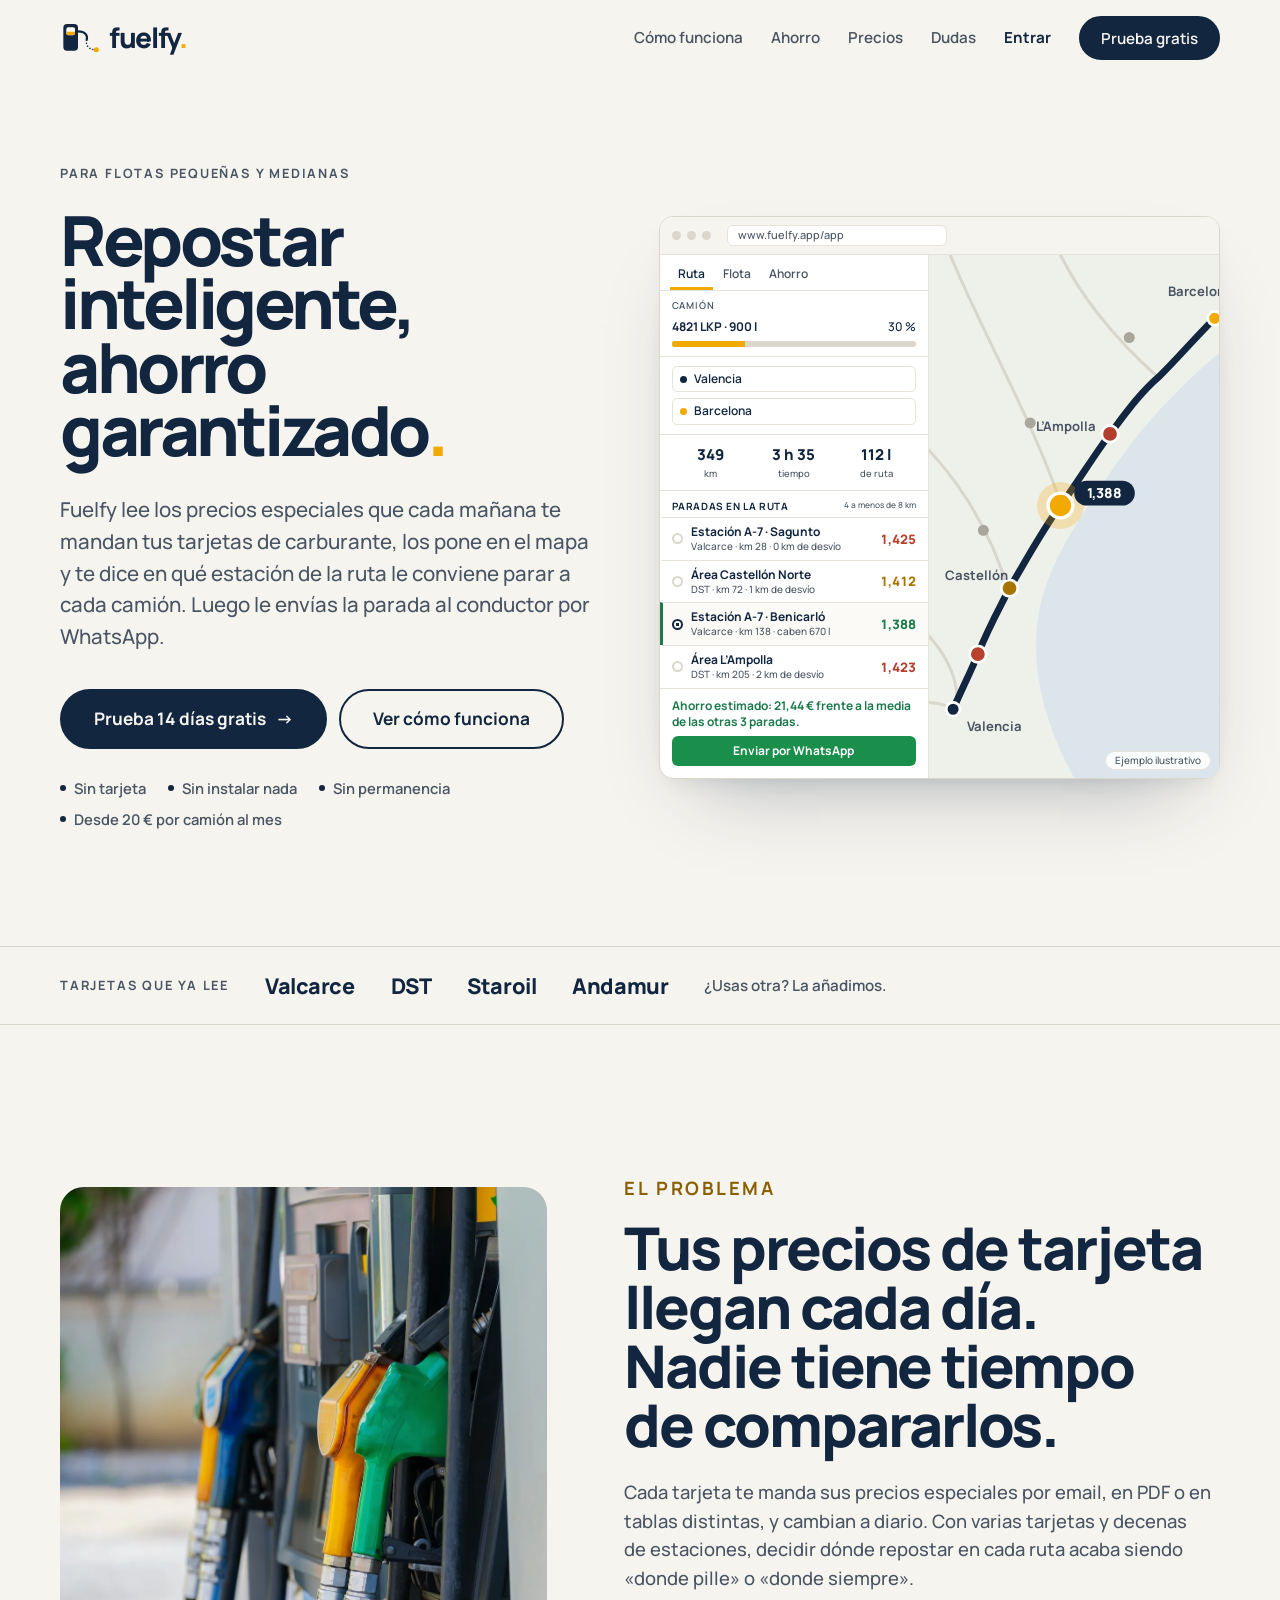
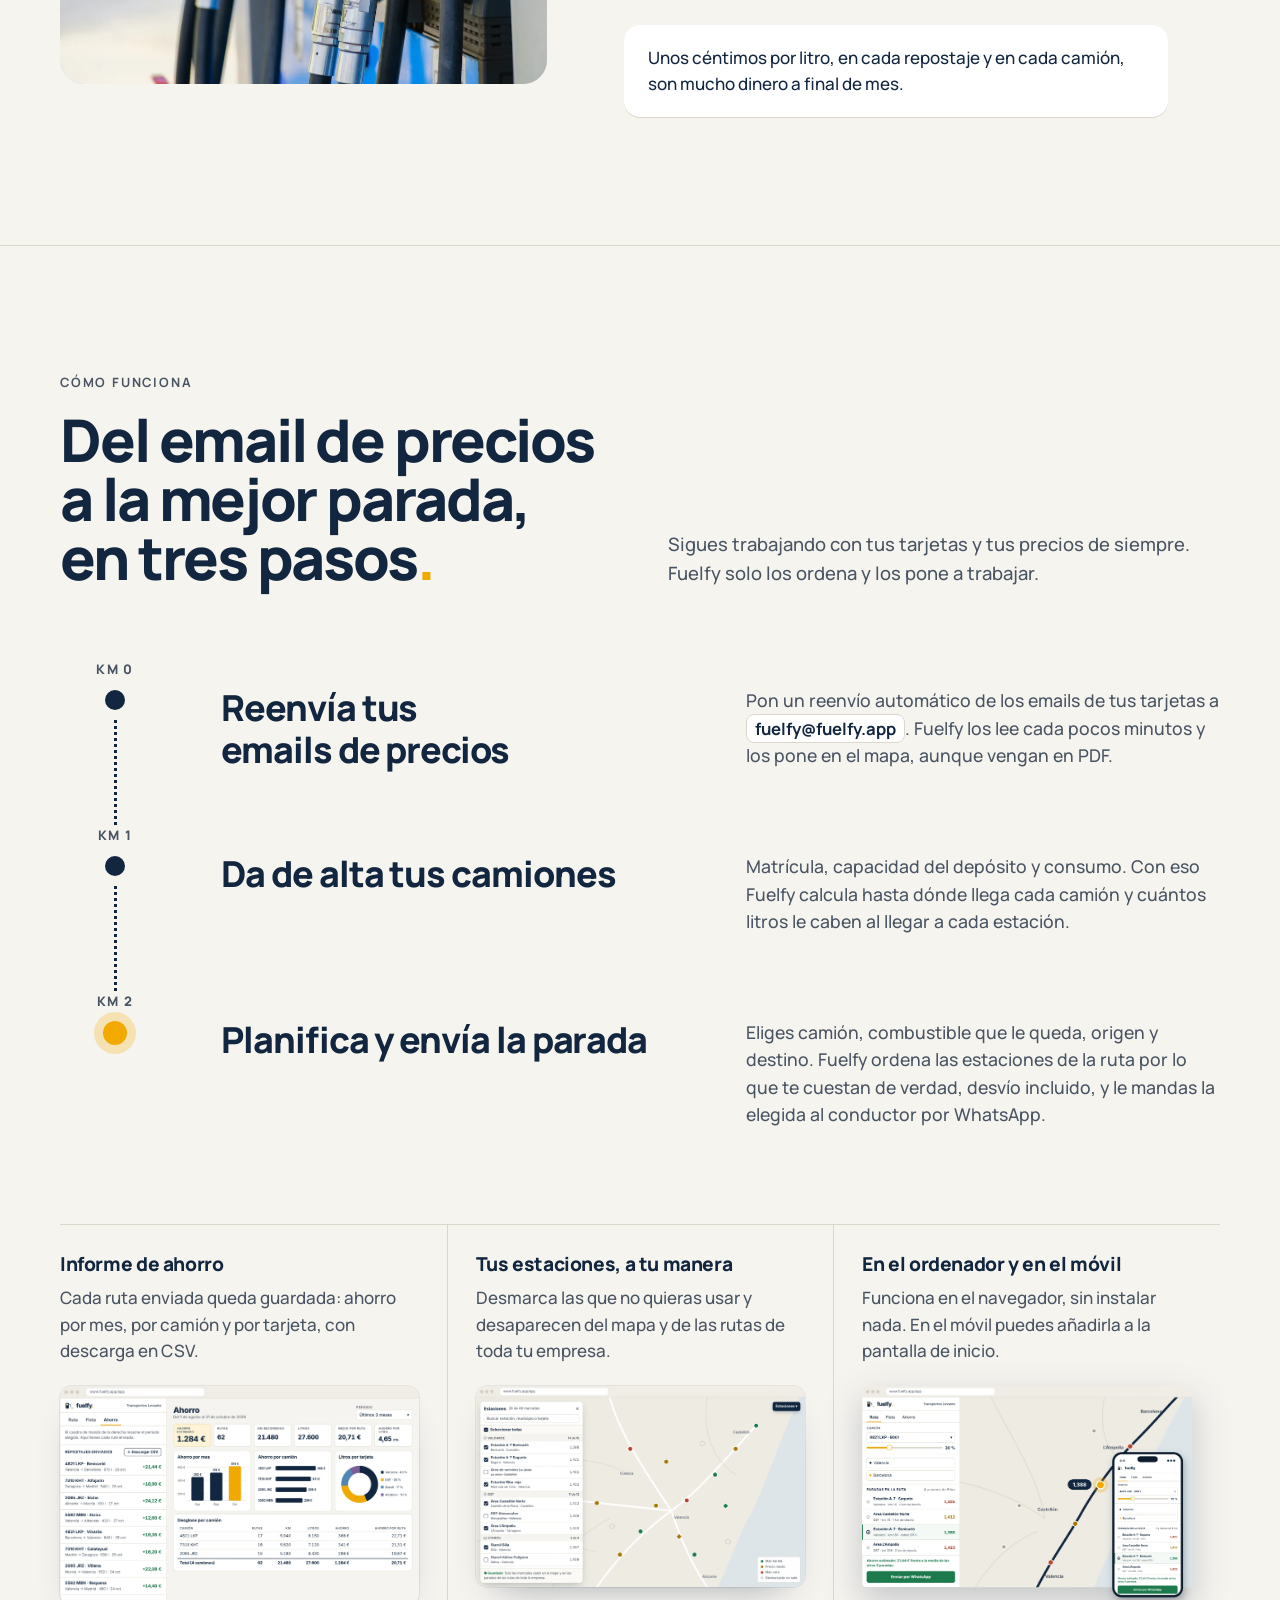
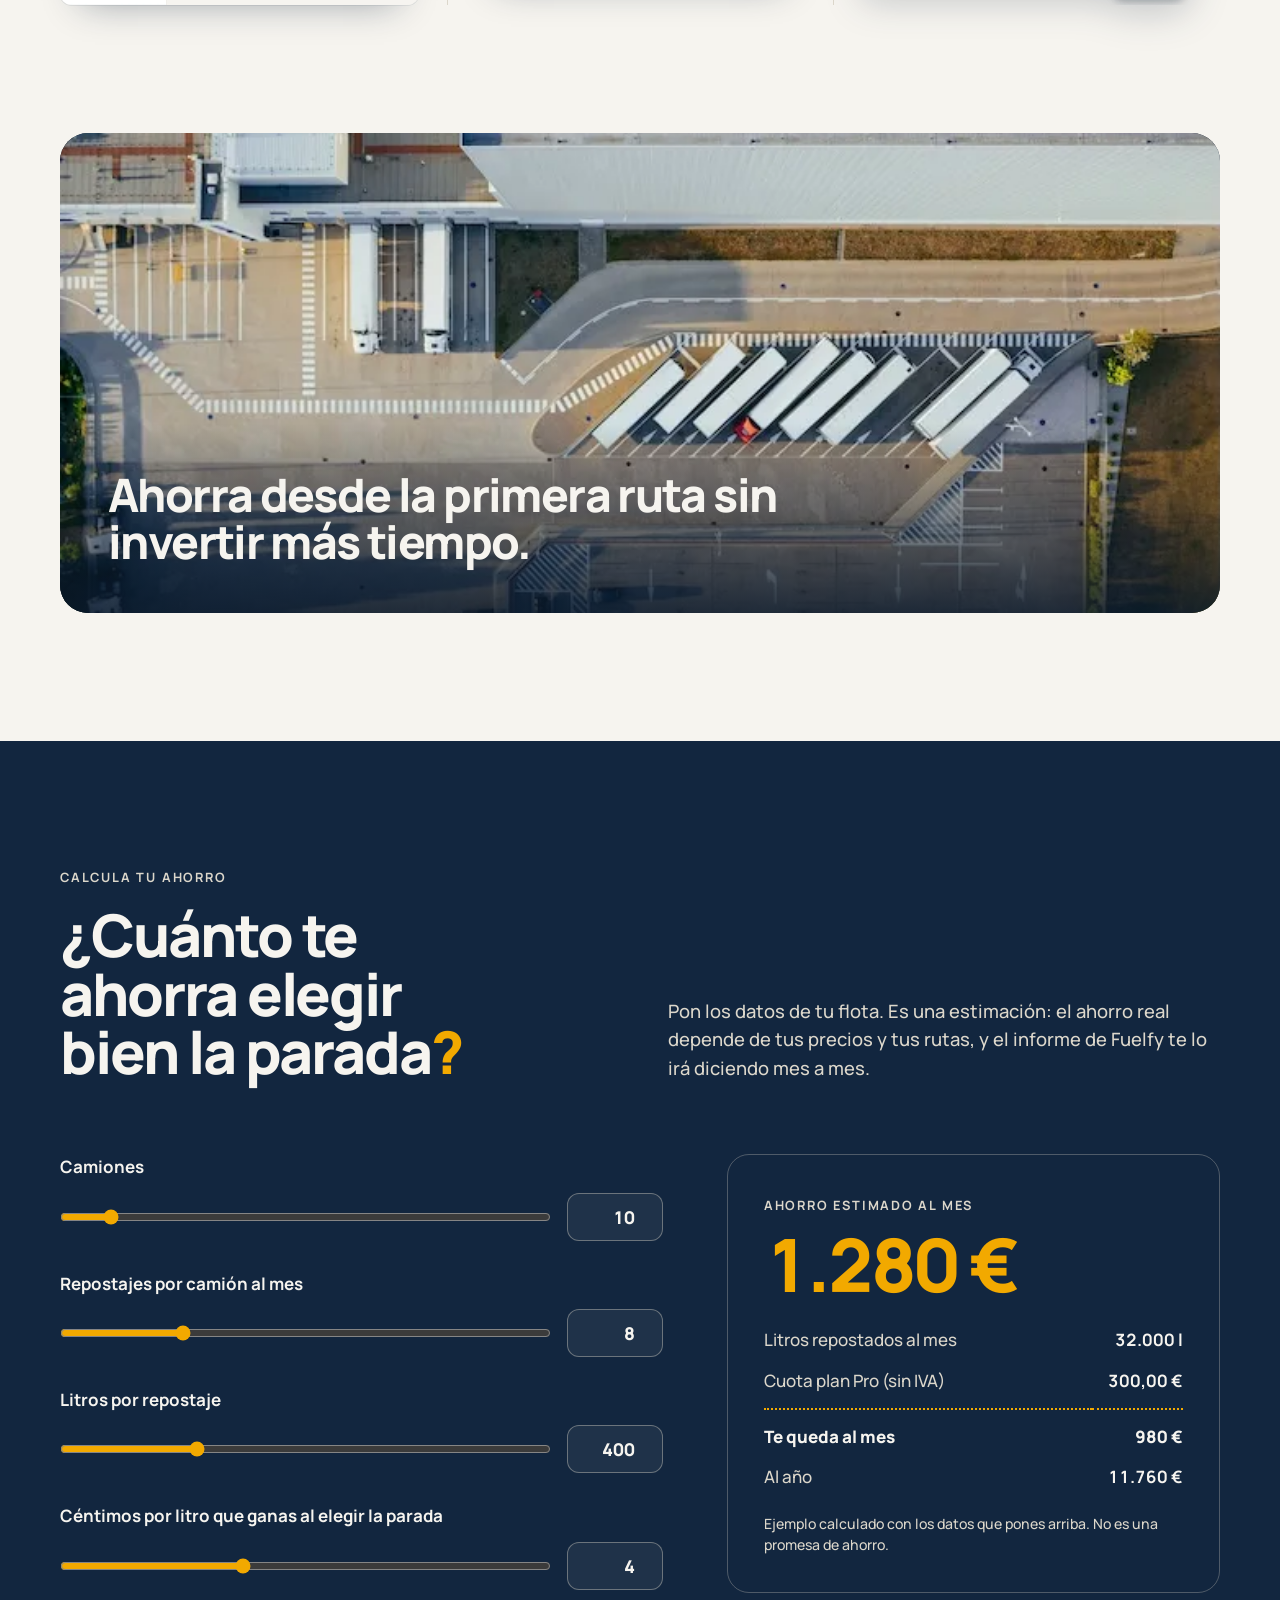
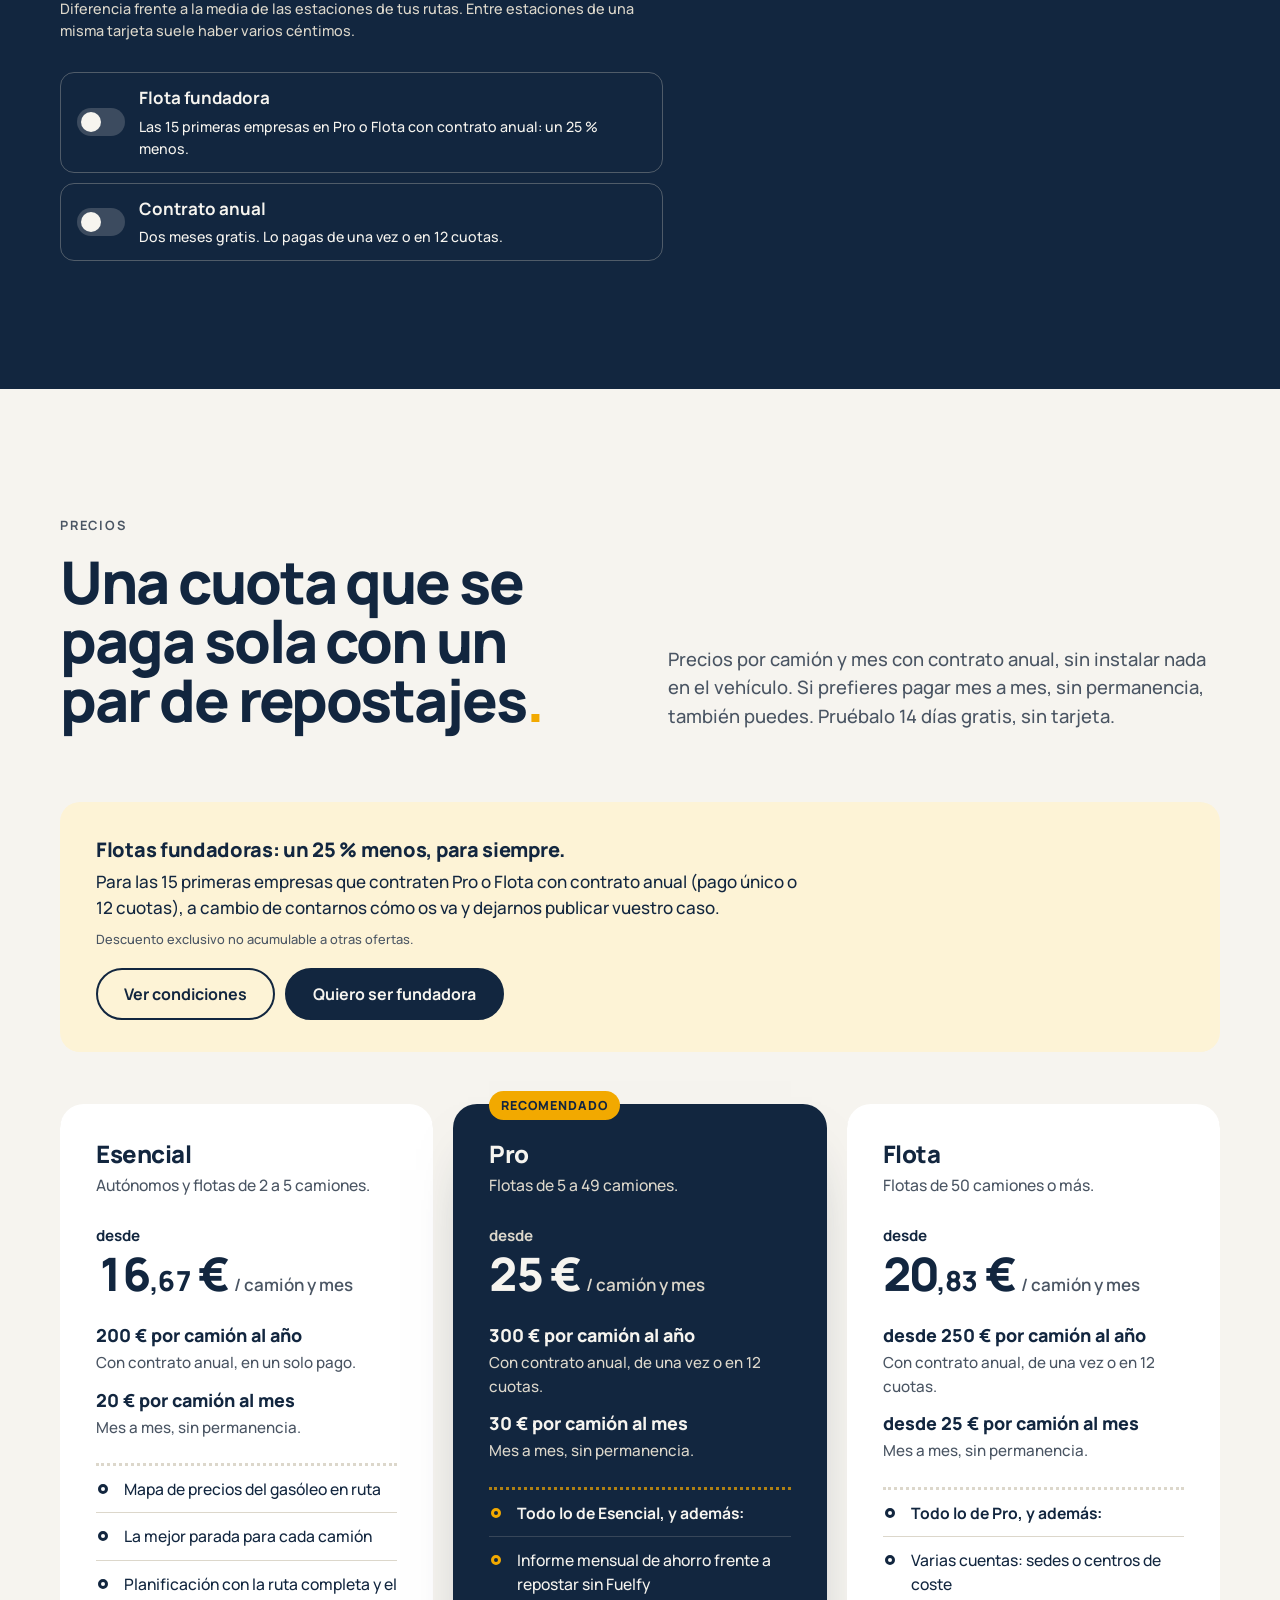
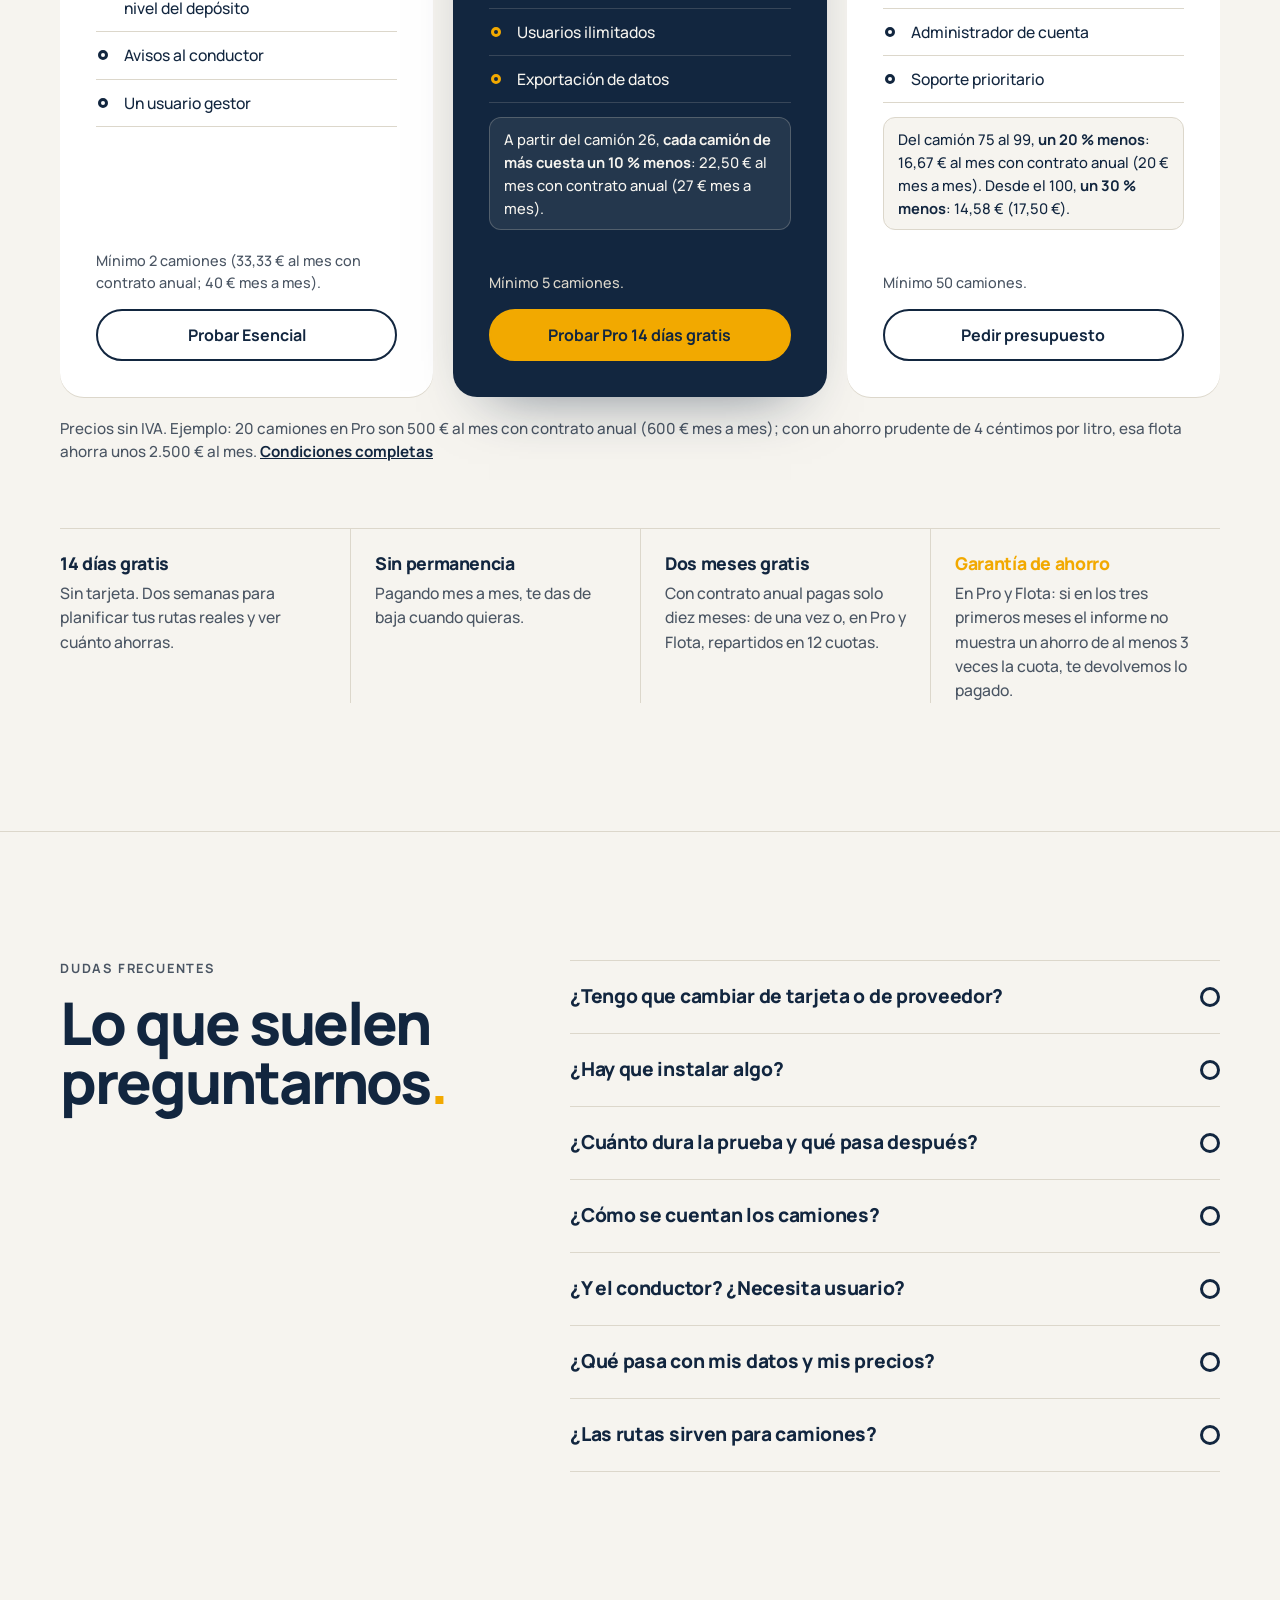
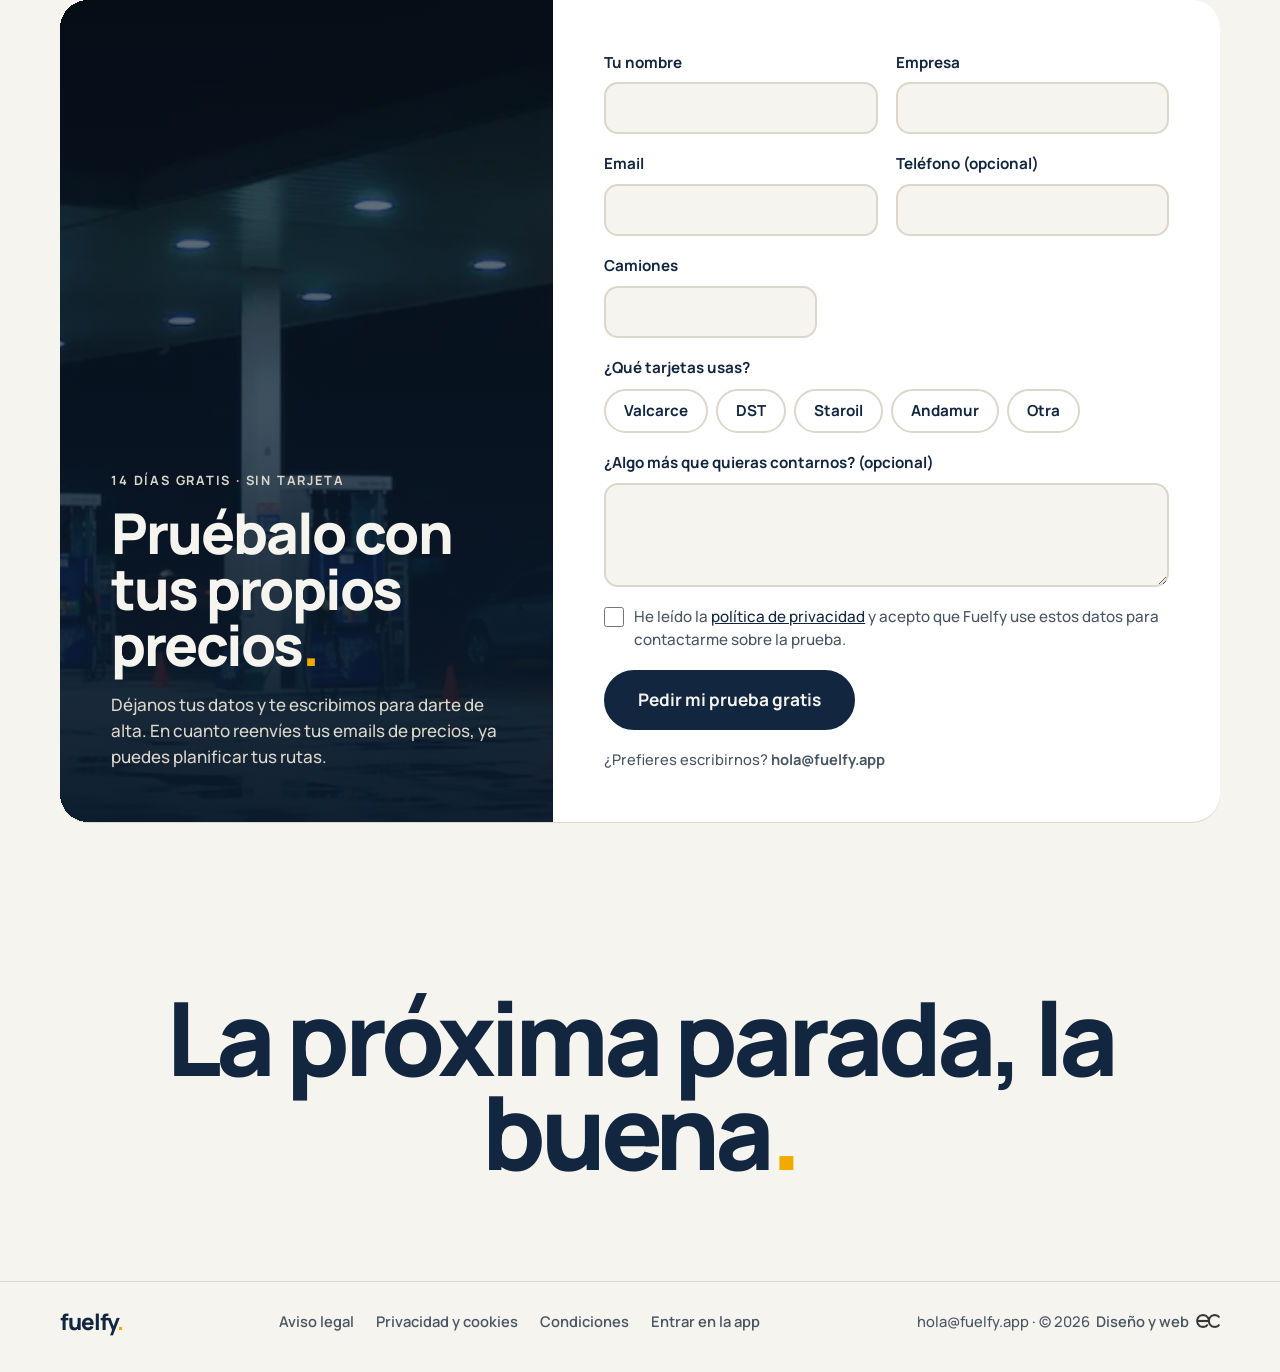
==== commit 878c4f46: "Flotas fundadoras: recuadro encima de los planes y botón «Ver condiciones» - El recuadro pasa a ir a" ====
--- a/docs/index.html
+++ b/docs/index.html
@@ -283,6 +283,18 @@
 @media (max-width: 560px) { .condiciones { grid-template-columns: 1fr; } .condiciones div + div { padding-left: 0; border-left: 0; border-top: 1px solid var(--niebla); } }
 .fundadoras { margin-top: clamp(40px, 6vw, 56px); display: flex; flex-wrap: wrap; align-items: center; justify-content: space-between; gap: 18px 32px; padding: clamp(22px, 3vw, 32px) clamp(22px, 3vw, 36px); border-radius: 20px; background: var(--ambar-suave); }
 .fundadoras p { margin: 0; max-width: 46em; }
+.fund-acciones { display: flex; flex-wrap: wrap; gap: 10px; }
+.doc { border: 0; padding: 0; border-radius: 16px; width: min(820px, 94vw); max-height: 92vh; display: none; flex-direction: column; background: var(--papel); color: var(--azul); }
+.doc[open] { display: flex; }
+.doc::backdrop { background: rgba(11,26,44,.82); backdrop-filter: blur(4px); }
+.doc-barra { display: flex; align-items: center; gap: 12px; padding: 12px 12px 12px 20px; border-bottom: 1px solid var(--niebla); background: #fff; }
+.doc-barra h2 { margin: 0 auto 0 0; font: 800 1.05rem/1.2 var(--f); }
+.doc-barra .boton { padding: 10px 16px; font-size: .92rem; white-space: nowrap; }
+.doc-cerrar { width: 44px; height: 44px; border-radius: 50%; border: 0; background: var(--papel); color: var(--azul); font: 800 1.5rem/1 var(--f); cursor: pointer; flex: none; }
+.doc-cuerpo { overflow: auto; padding: 16px; }
+.doc-cuerpo img { width: 100%; height: auto; display: block; border-radius: 8px; box-shadow: 0 6px 24px rgba(11,26,44,.12); background: #fff; }
+@media (max-width: 560px) { .doc-barra { gap: 8px; padding: 10px 10px 10px 16px; } .doc-barra h2 { font-size: .9rem; } .doc-barra .boton { padding: 8px 12px; font-size: .8rem; } .doc-cerrar { width: 40px; height: 40px; font-size: 1.3rem; } .doc-cuerpo { padding: 8px; } }
+.fundadoras.arriba { margin-top: 0; margin-bottom: clamp(36px, 5vw, 52px); }
 .fundadoras strong { display: block; font-size: 1.25rem; font-weight: 800; letter-spacing: -.015em; margin-bottom: 4px; }
 .ejemplo-precio { margin: 20px 0 0; font-size: .95rem; color: var(--asfalto); }
 
@@ -570,6 +582,13 @@
         <h2 id="t-precios">Una cuota que se paga sola con un par de repostajes<span class="punto">.</span></h2>
         <p>Precios por camión y mes con contrato anual, sin instalar nada en el vehículo. Si prefieres pagar mes a mes, sin permanencia, también puedes. Pruébalo 14 días gratis, sin tarjeta.</p>
       </div>
+      <div class="fundadoras arriba aparece">
+        <p><strong>Flotas fundadoras: un 25&nbsp;% menos, para siempre.</strong>Para las 15 primeras empresas que contraten Pro o Flota con contrato anual (pago único o 12&nbsp;cuotas), a cambio de contarnos cómo os va y dejarnos publicar vuestro caso.<small class="no-acumulable">Descuento exclusivo no acumulable a otras ofertas.</small></p>
+        <div class="fund-acciones">
+          <button class="boton vacio" type="button" data-doc="doc-fundadora">Ver condiciones</button>
+          <a class="boton lleno" href="#prueba">Quiero ser fundadora</a>
+        </div>
+      </div>
       <div class="planes">
         <article class="plan aparece">
           <h3>Esencial</h3>
@@ -639,10 +658,6 @@
         <div class="aparece"><h3>Sin permanencia</h3><p>Pagando mes a mes, te das de baja cuando quieras.</p></div>
         <div class="aparece"><h3>Dos meses gratis</h3><p>Con contrato anual pagas solo diez meses: de una vez o, en Pro y Flota, repartidos en 12 cuotas.</p></div>
         <div class="aparece"><h3 style="color: var(--ambar)">Garantía de ahorro</h3><p>En Pro y Flota: si en los tres primeros meses el informe no muestra un ahorro de al menos 3 veces la cuota, te devolvemos lo pagado.</p></div>
-      </div>
-      <div class="fundadoras aparece">
-        <p><strong>Flotas fundadoras: un 25&nbsp;% menos, para siempre.</strong>Para las 15 primeras empresas que contraten Pro o Flota con contrato anual (pago único o 12&nbsp;cuotas), a cambio de contarnos cómo os va y dejarnos publicar vuestro caso.<small class="no-acumulable">Descuento exclusivo no acumulable a otras ofertas.</small></p>
-        <a class="boton lleno" href="#prueba">Quiero ser fundadora</a>
       </div>
     </div>
   </section>
@@ -712,6 +727,17 @@
   </section>
 </main>
 
+<dialog class="doc" id="doc-fundadora" aria-labelledby="doc-fundadora-t">
+  <div class="doc-barra">
+    <h2 id="doc-fundadora-t">Condiciones Flota fundadora</h2>
+    <a class="boton lleno" href="documentos/fuelfy-flota-fundadora.pdf" download="Fuelfy - Condiciones Flota fundadora.pdf">Descargar PDF</a>
+    <button class="doc-cerrar" type="button" aria-label="Cerrar">×</button>
+  </div>
+  <div class="doc-cuerpo">
+    <img src="documentos/fuelfy-flota-fundadora.webp" width="1588" height="2246" loading="lazy" alt="Condiciones de la oferta Flota fundadora: un 25 % menos en la cuota para siempre, para las 15 primeras empresas en Pro o Flota con contrato anual (pago único o 12 cuotas), a cambio de una breve entrevista al mes y de publicar su caso. Precio de fundadora por camión al año: Pro 270 € (243 € desde el camión 26); Flota 225 €, 180 € del 75 al 99 y 157,50 € desde el 100. No acumulable con los dos meses gratis del contrato anual; se pierde si el contrato anual se interrumpe.">
+  </div>
+</dialog>
+
 <dialog class="visor" id="visor" aria-label="Captura ampliada">
   <button class="visor-cerrar" type="button" aria-label="Cerrar">×</button>
   <img src="" alt="">
@@ -747,6 +773,12 @@
   visor.showModal ? visor.showModal() : window.open(i.src, '_blank');
 }));
 visor.addEventListener('click', (e) => { if (e.target === visor || e.target.closest('.visor-cerrar')) visor.close(); });
+// Documentos en ventana (condiciones de Flota fundadora): sin <dialog>, se abre el PDF
+document.querySelectorAll('[data-doc]').forEach(b => b.addEventListener('click', () => {
+  const d = document.getElementById(b.dataset.doc);
+  if (d.showModal) d.showModal(); else window.open(d.querySelector('a[download]').href, '_blank');
+}));
+document.querySelectorAll('dialog.doc').forEach(d => d.addEventListener('click', (e) => { if (e.target === d || e.target.closest('.doc-cerrar')) d.close(); }));
 
 // ---------- calculadora de ahorro (misma lógica que la portada) ----------
 // Plan de precios: Esencial 20 € (mín. 2), Pro 30 € (del camión 26 al 49, esos camiones a 27 €), Flota desde 25 €
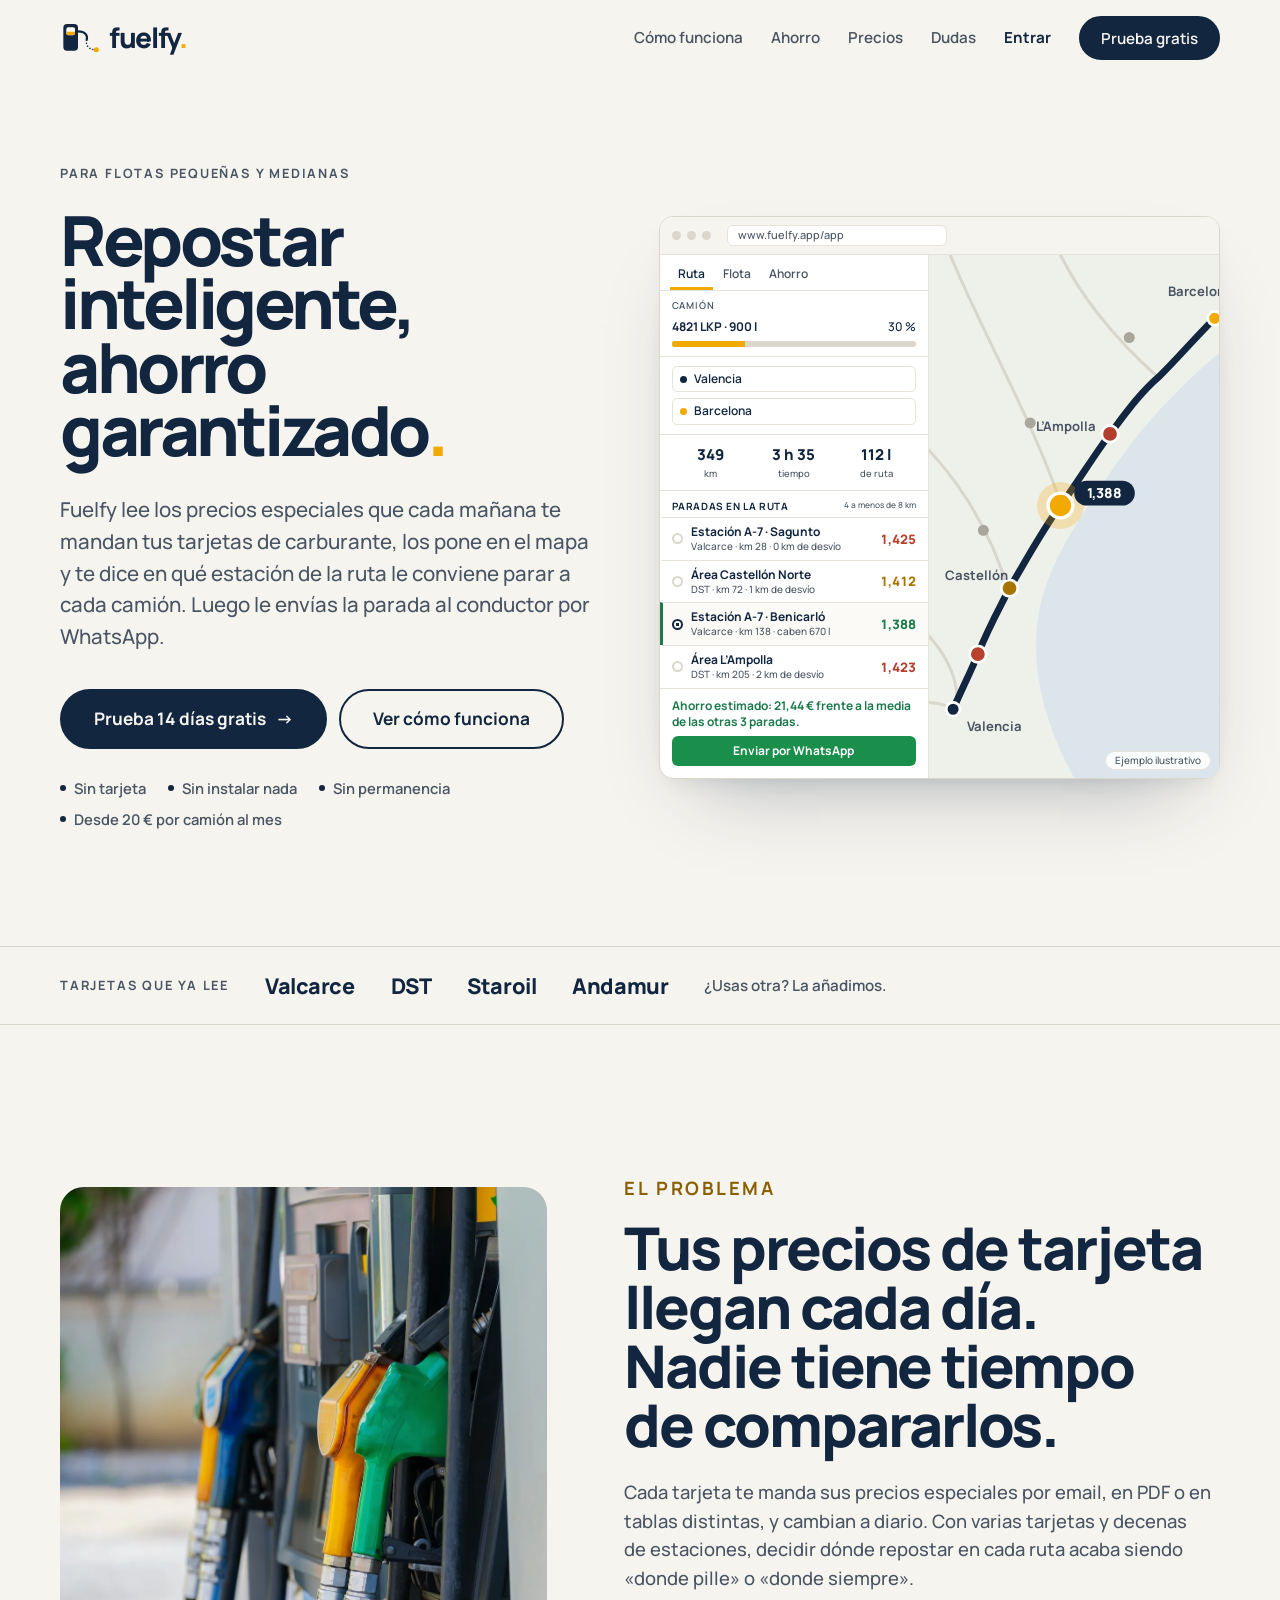
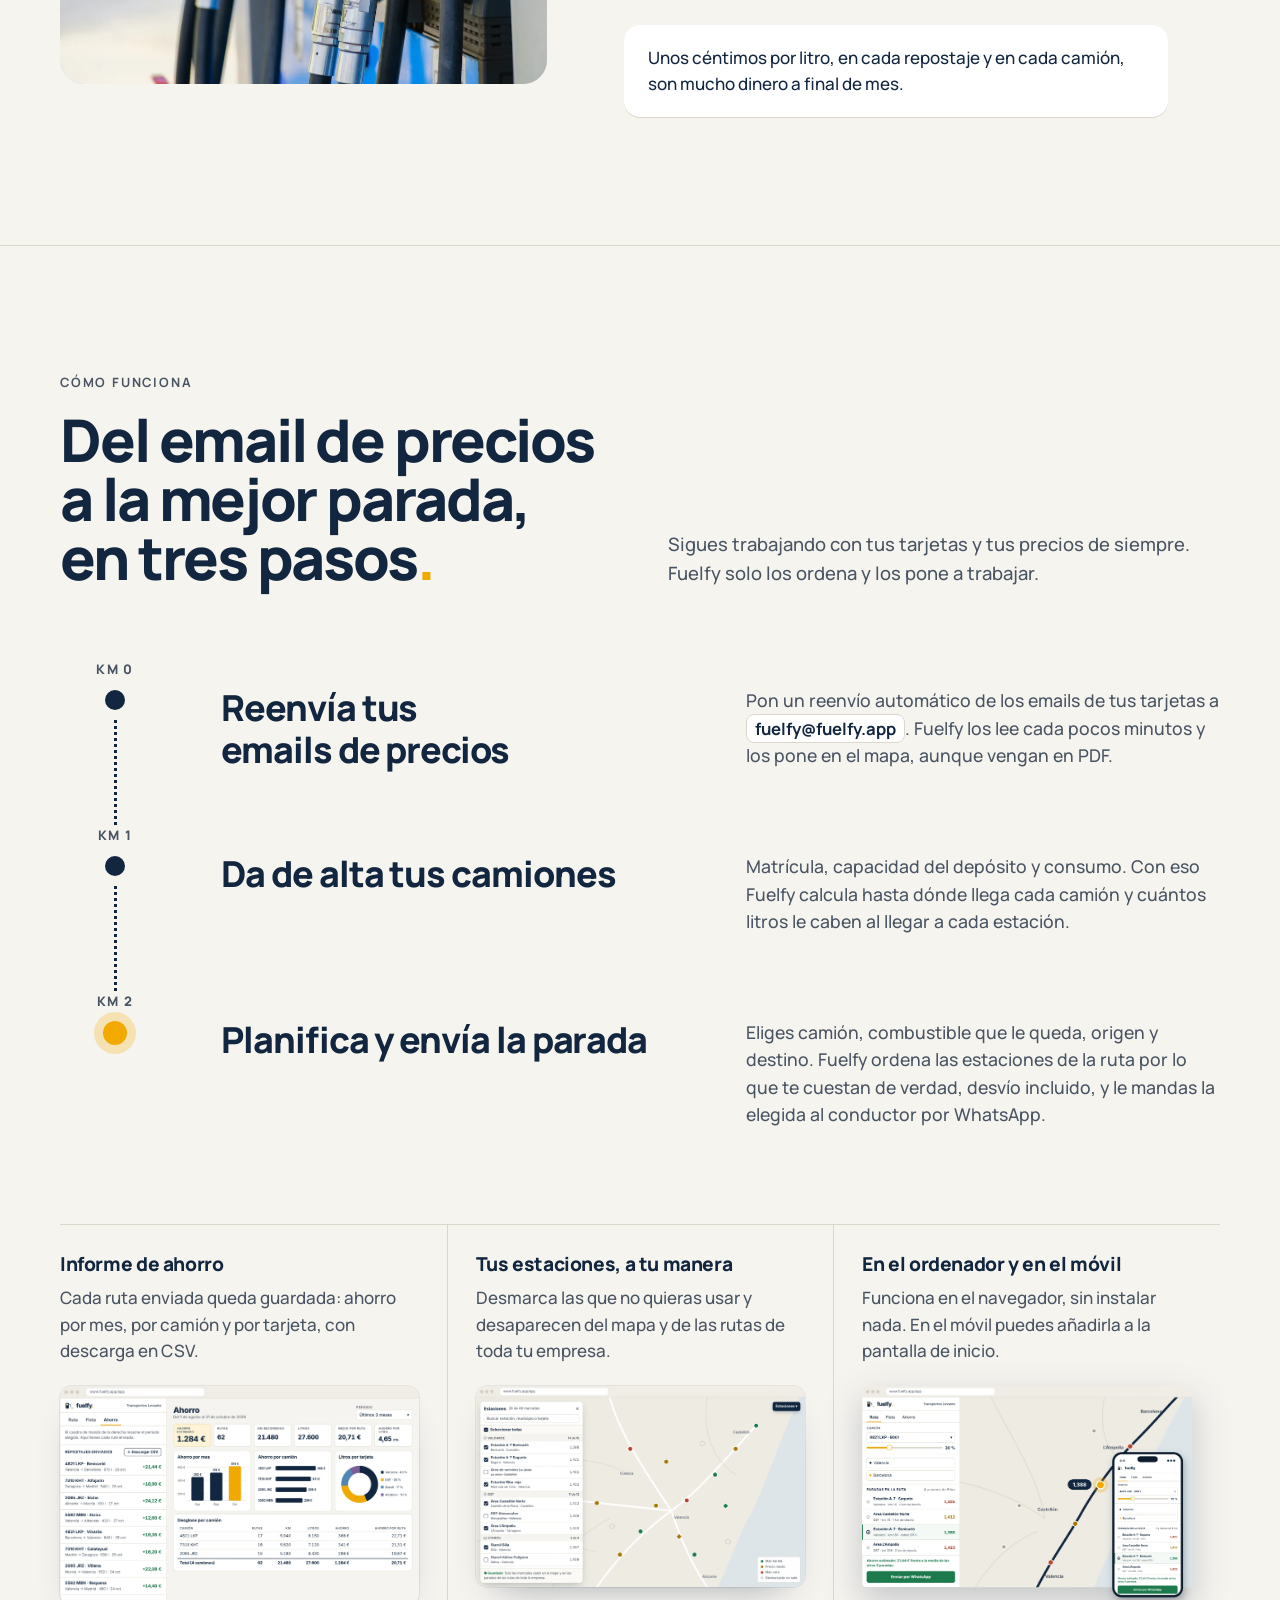
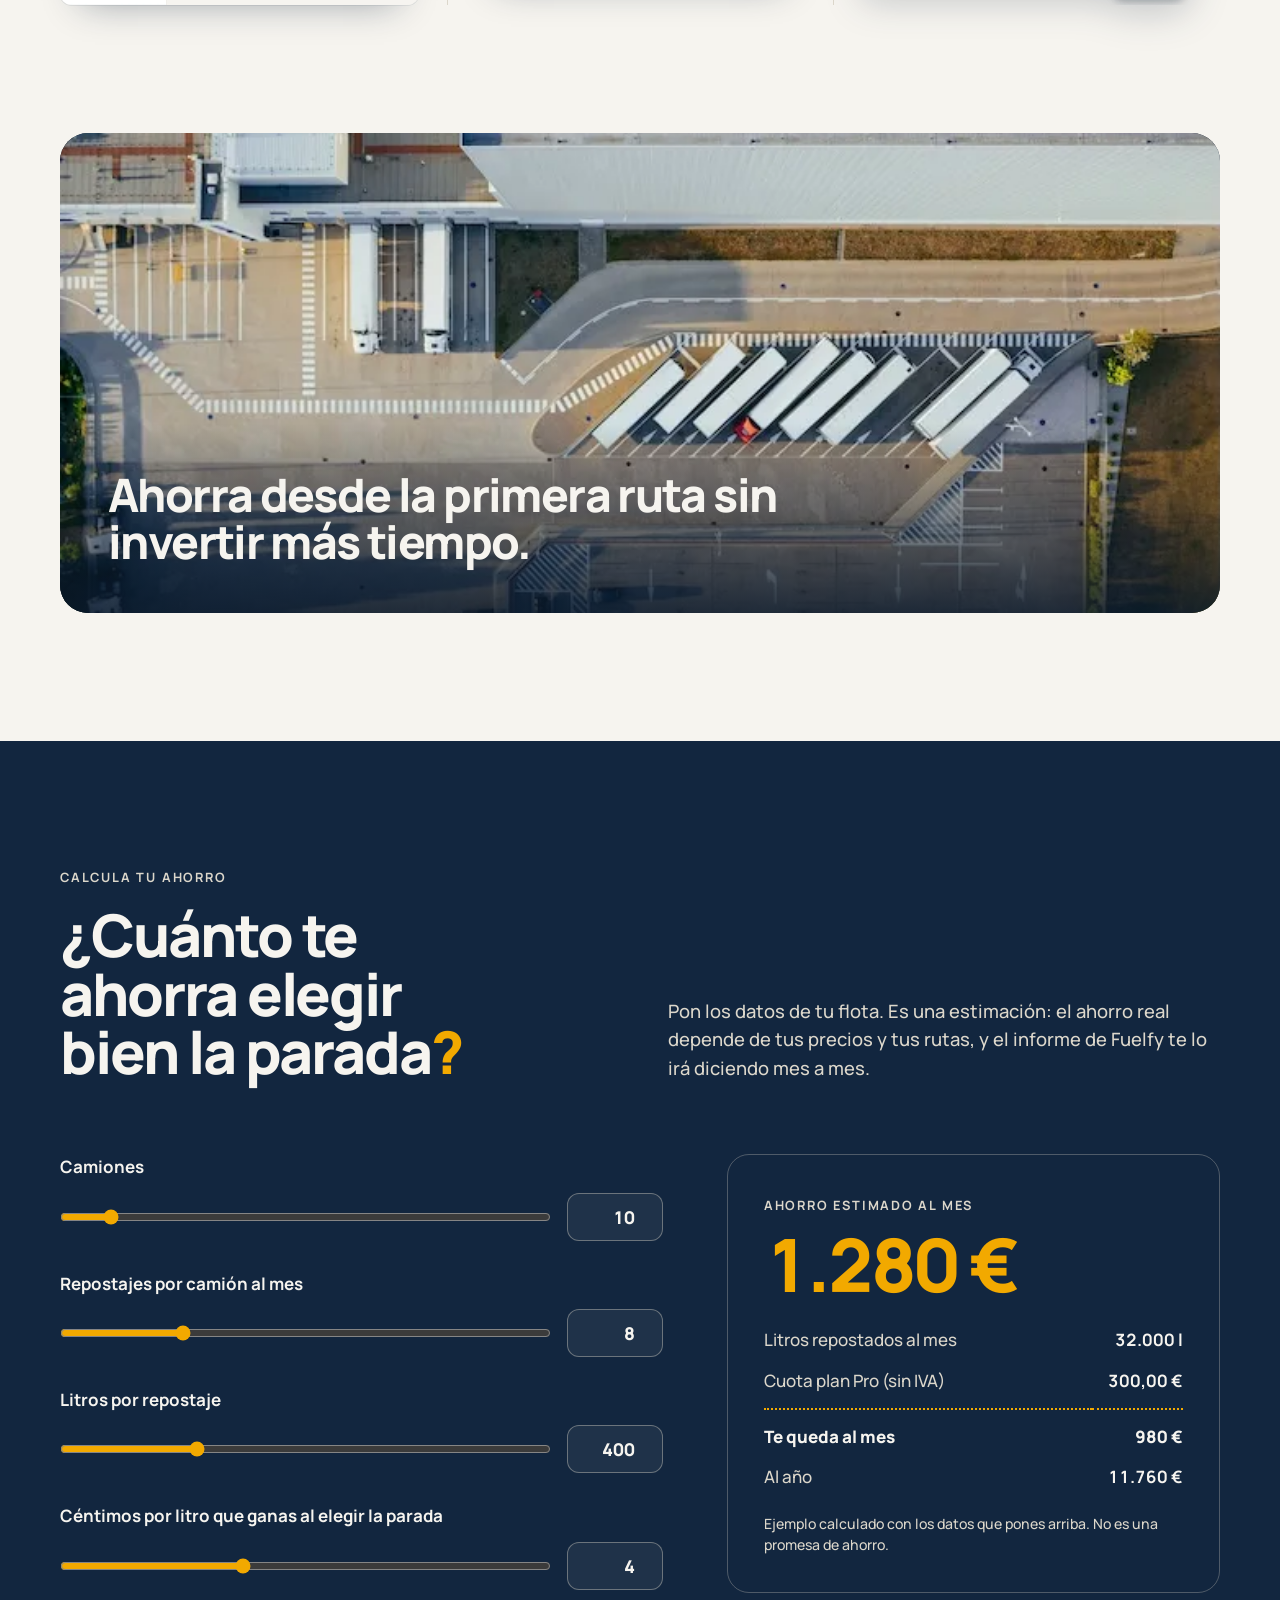
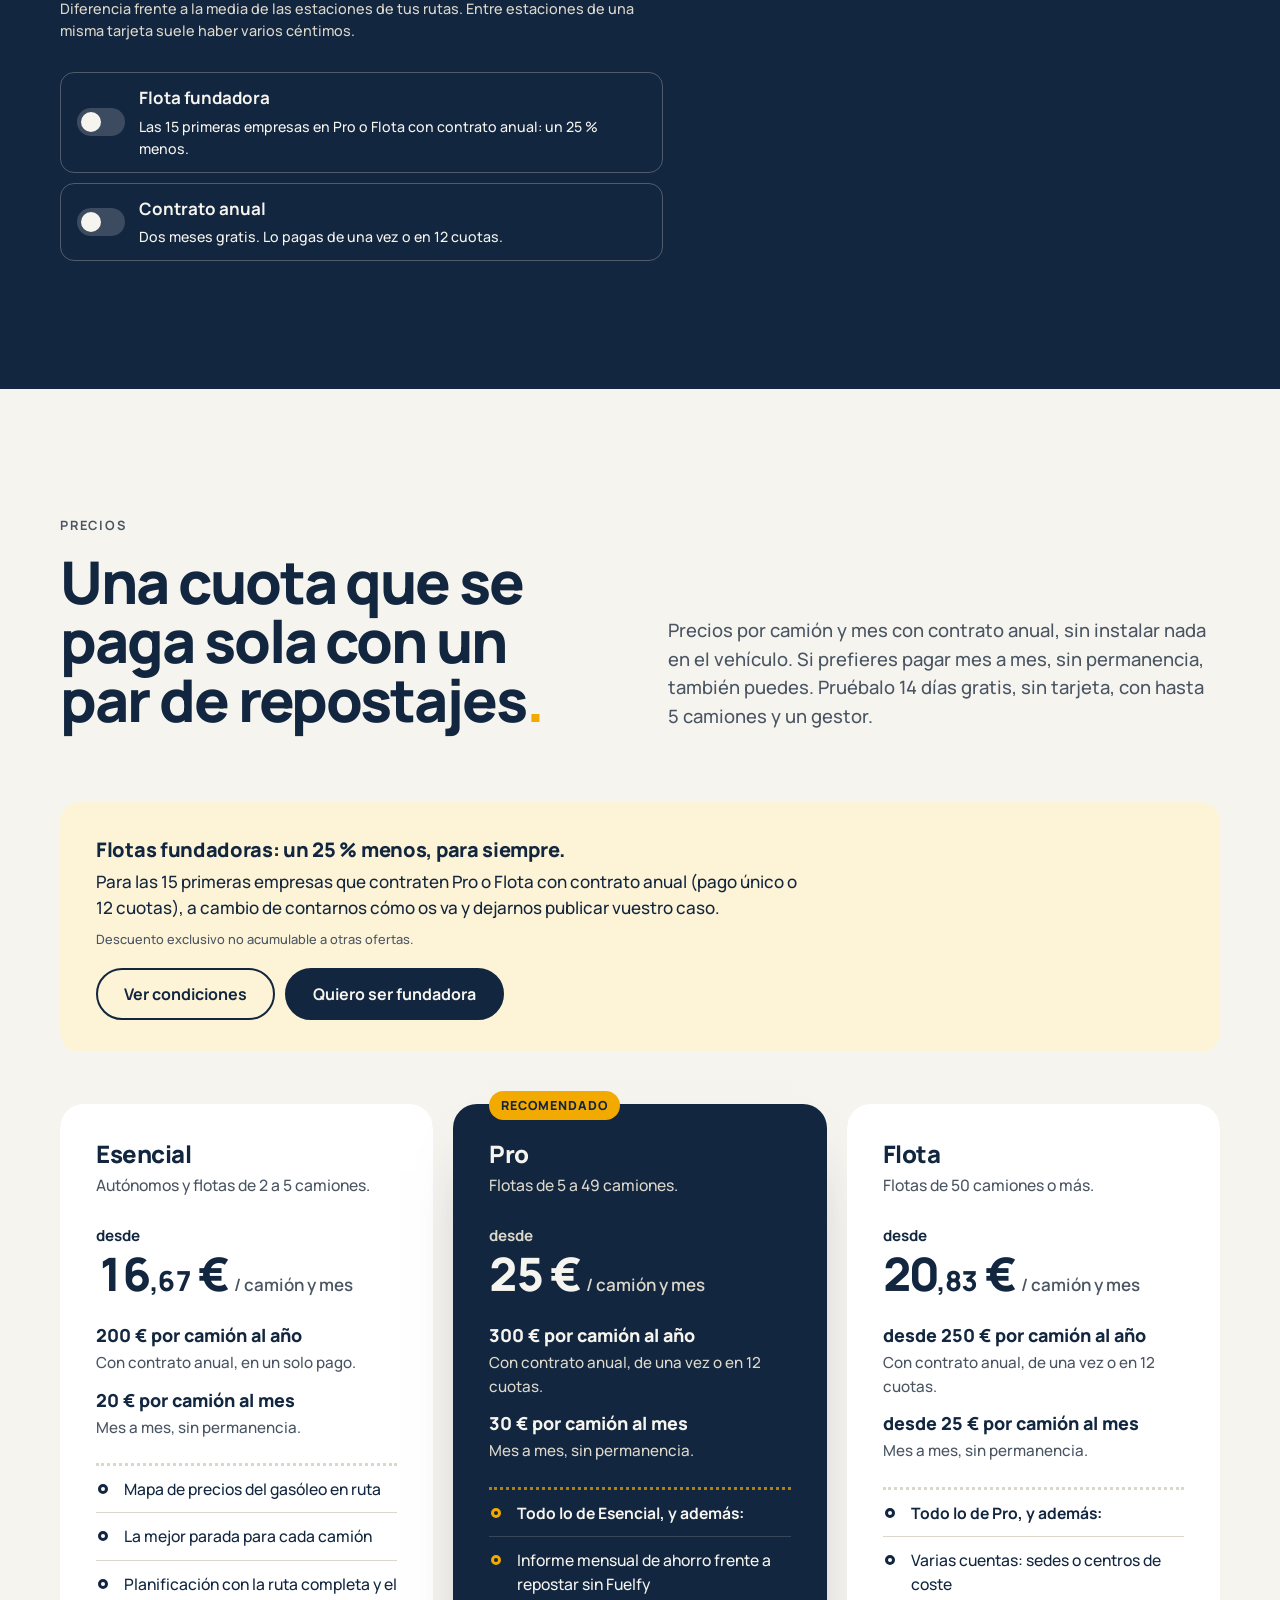
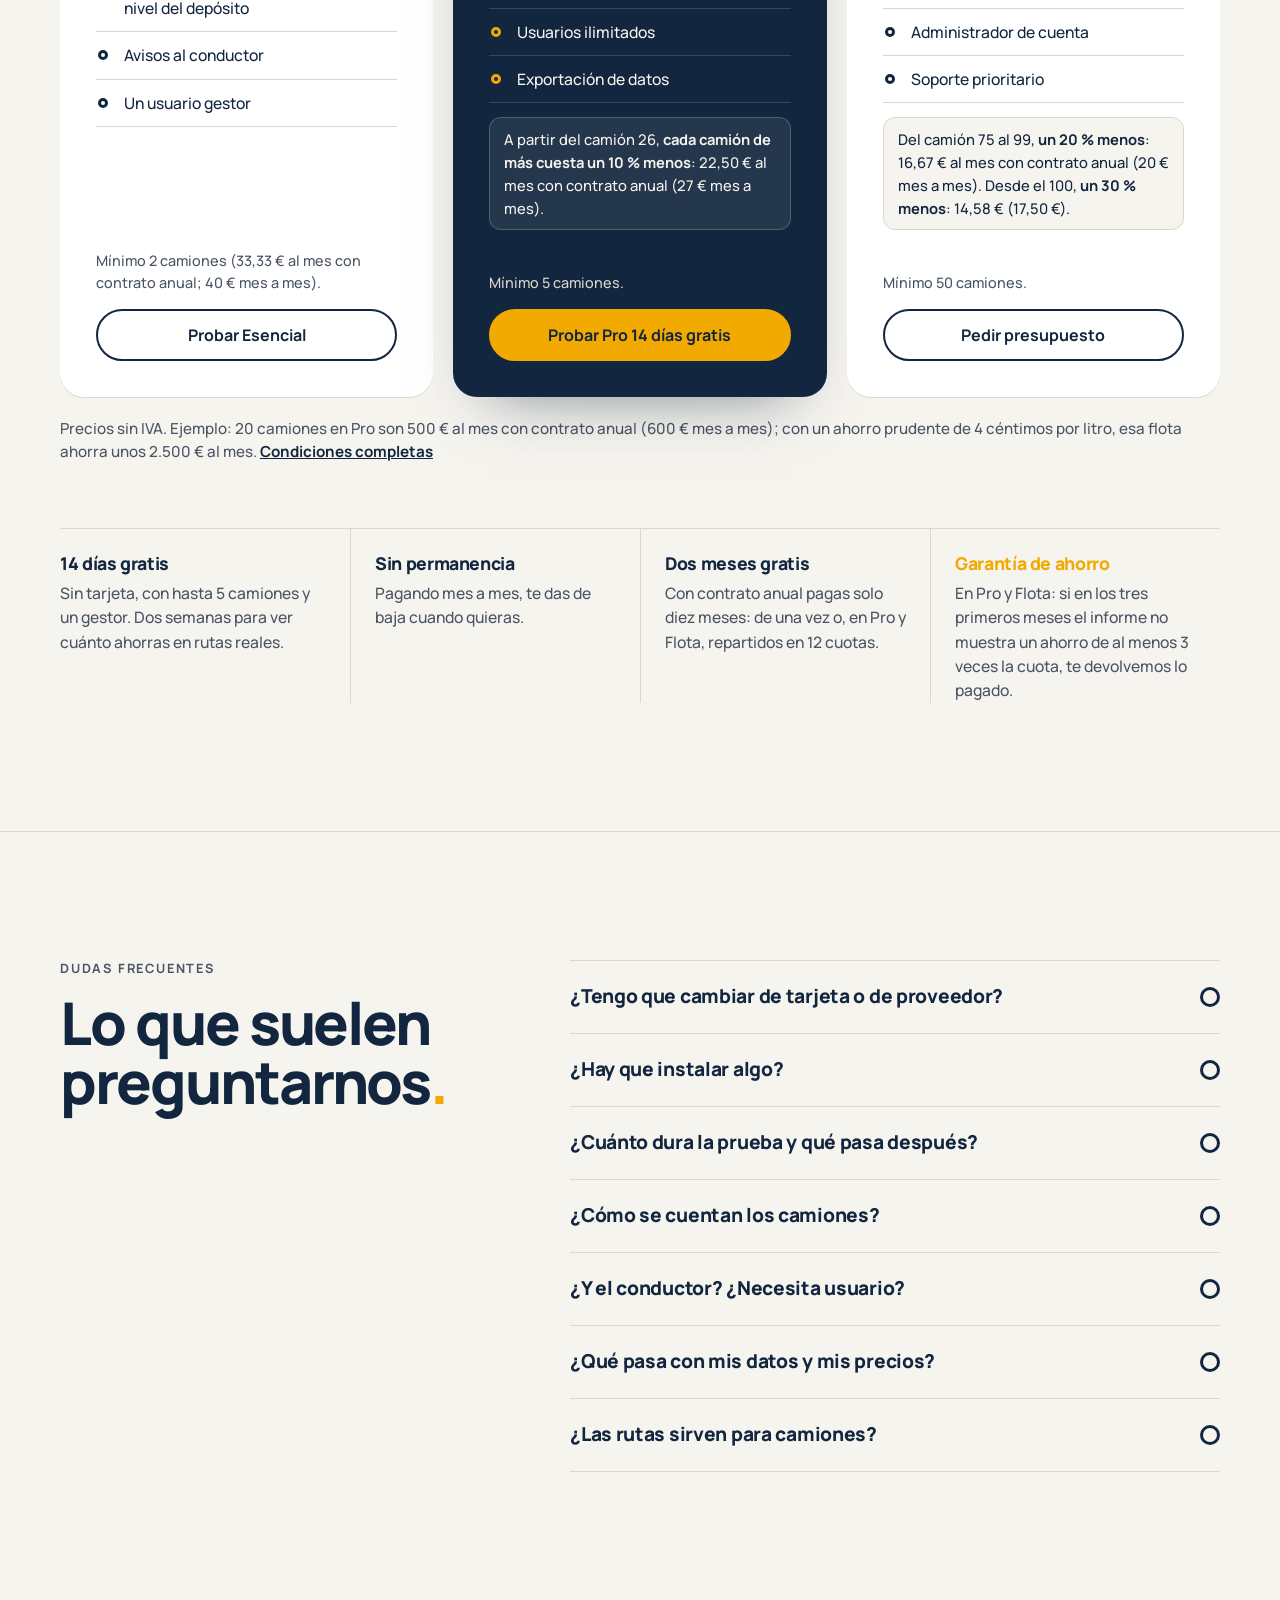
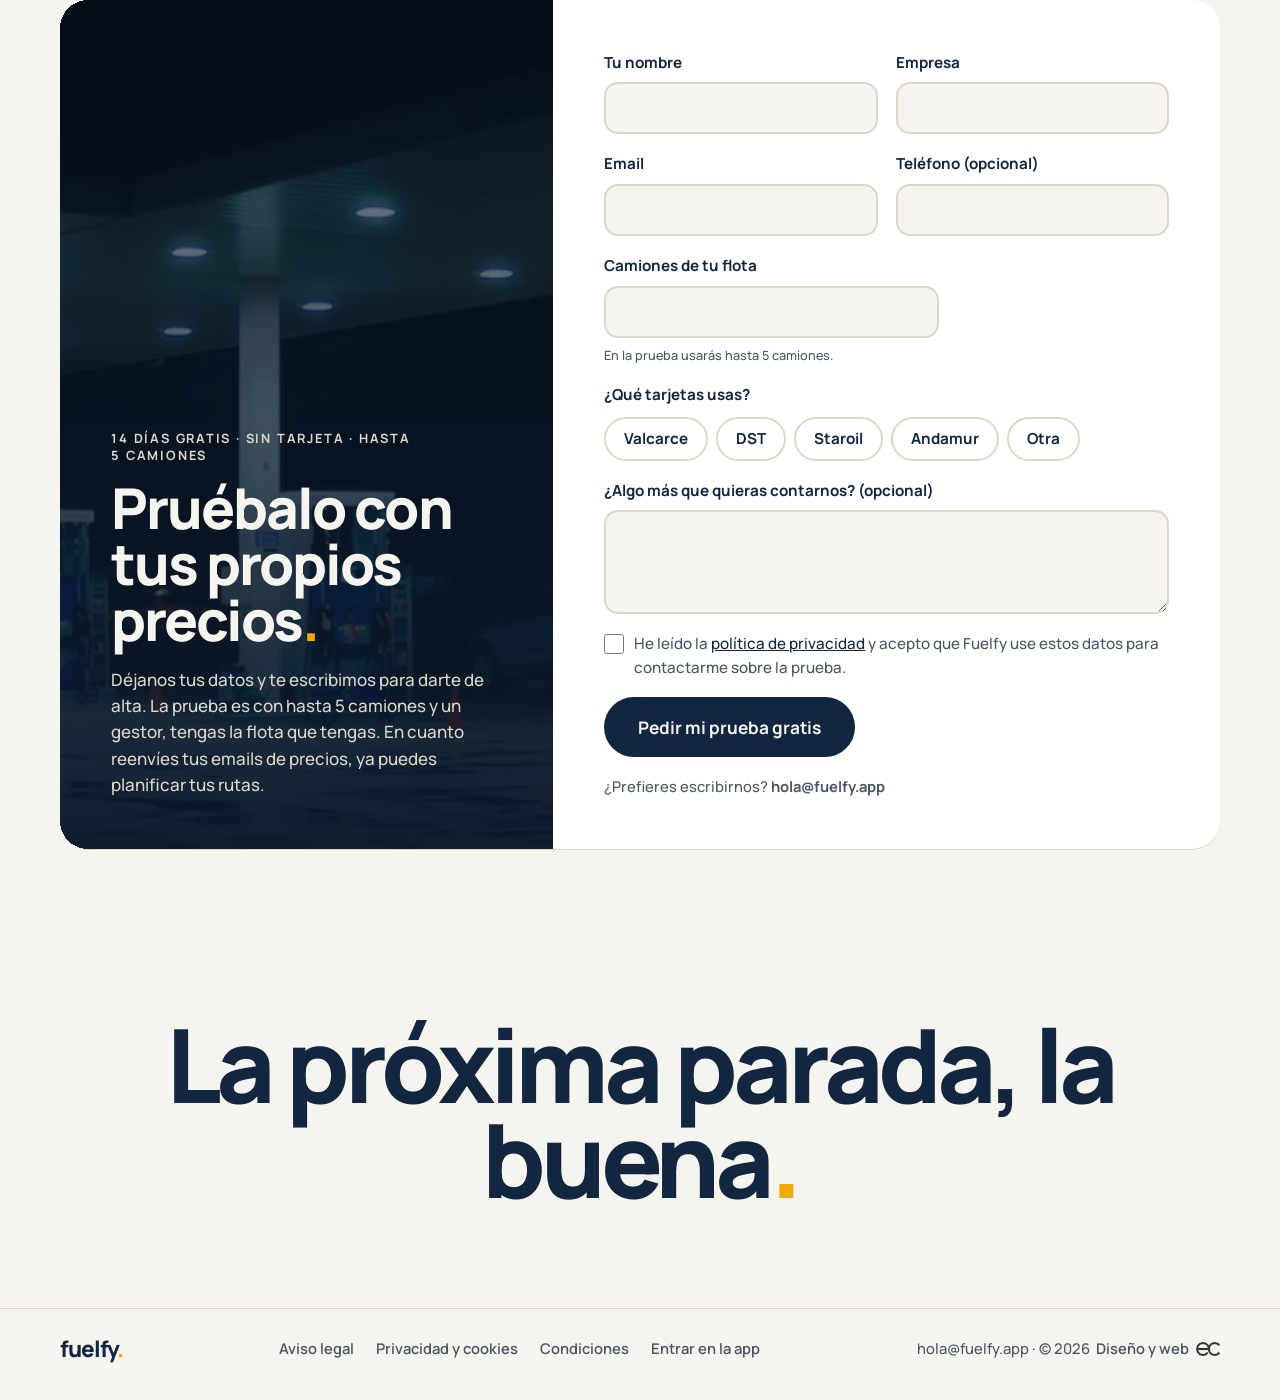
==== commit 6c3c1241: "Prueba gratis: 14 días con hasta 5 camiones y un gestor, sea cual sea la flota - Portada: precios, b" ====
--- a/docs/index.html
+++ b/docs/index.html
@@ -580,7 +580,7 @@
       <div class="cabeza">
         <p class="eti">Precios</p>
         <h2 id="t-precios">Una cuota que se paga sola con un par de repostajes<span class="punto">.</span></h2>
-        <p>Precios por camión y mes con contrato anual, sin instalar nada en el vehículo. Si prefieres pagar mes a mes, sin permanencia, también puedes. Pruébalo 14 días gratis, sin tarjeta.</p>
+        <p>Precios por camión y mes con contrato anual, sin instalar nada en el vehículo. Si prefieres pagar mes a mes, sin permanencia, también puedes. Pruébalo 14 días gratis, sin tarjeta, con hasta 5&nbsp;camiones y un gestor.</p>
       </div>
       <div class="fundadoras arriba aparece">
         <p><strong>Flotas fundadoras: un 25&nbsp;% menos, para siempre.</strong>Para las 15 primeras empresas que contraten Pro o Flota con contrato anual (pago único o 12&nbsp;cuotas), a cambio de contarnos cómo os va y dejarnos publicar vuestro caso.<small class="no-acumulable">Descuento exclusivo no acumulable a otras ofertas.</small></p>
@@ -654,7 +654,7 @@
       </div>
       <p class="ejemplo-precio">Precios sin IVA. Ejemplo: 20 camiones en Pro son 500&nbsp;€ al mes con contrato anual (600&nbsp;€ mes a mes); con un ahorro prudente de 4 céntimos por litro, esa flota ahorra unos 2.500&nbsp;€ al mes. <a href="legal/condiciones.html#precio" style="font-weight: 700">Condiciones completas</a></p>
       <div class="condiciones">
-        <div class="aparece"><h3>14 días gratis</h3><p>Sin tarjeta. Dos semanas para planificar tus rutas reales y ver cuánto ahorras.</p></div>
+        <div class="aparece"><h3>14 días gratis</h3><p>Sin tarjeta, con hasta 5&nbsp;camiones y un gestor. Dos semanas para ver cuánto ahorras en rutas reales.</p></div>
         <div class="aparece"><h3>Sin permanencia</h3><p>Pagando mes a mes, te das de baja cuando quieras.</p></div>
         <div class="aparece"><h3>Dos meses gratis</h3><p>Con contrato anual pagas solo diez meses: de una vez o, en Pro y Flota, repartidos en 12 cuotas.</p></div>
         <div class="aparece"><h3 style="color: var(--ambar)">Garantía de ahorro</h3><p>En Pro y Flota: si en los tres primeros meses el informe no muestra un ahorro de al menos 3 veces la cuota, te devolvemos lo pagado.</p></div>
@@ -671,7 +671,7 @@
       <div class="preguntas">
         <details><summary>¿Tengo que cambiar de tarjeta o de proveedor?</summary><p>No. Fuelfy trabaja con los precios que ya te dan tus tarjetas. Solo tienes que reenviarle los emails que ya recibes.</p></details>
         <details><summary>¿Hay que instalar algo?</summary><p>No. Funciona en el navegador del ordenador y del móvil. Si quieres, en el móvil la puedes añadir a la pantalla de inicio.</p></details>
-        <details><summary>¿Cuánto dura la prueba y qué pasa después?</summary><p>La prueba dura 14 días, es gratis y no te pedimos tarjeta. Al terminar, si sigues, eliges plan y pagas por camión; si no, no pagas nada. Y en los planes Pro y Flota, si en los tres primeros meses el informe no muestra un ahorro de al menos 3 veces la cuota, te devolvemos lo pagado.</p></details>
+        <details><summary>¿Cuánto dura la prueba y qué pasa después?</summary><p>La prueba dura 14 días, es gratis y no te pedimos tarjeta. Sea cual sea el tamaño de tu flota, la haces con hasta 5&nbsp;camiones y un gestor: suficiente para comprobar el ahorro en rutas reales. Al terminar, si sigues, eliges plan y pagas por camión; si no, no pagas nada. Y en los planes Pro y Flota, si en los tres primeros meses el informe no muestra un ahorro de al menos 3 veces la cuota, te devolvemos lo pagado.</p></details>
         <details><summary>¿Cómo se cuentan los camiones?</summary><p>Cada mes se cobra el máximo de camiones que has tenido en servicio a la vez. Si das de baja un camión, deja de contar el mes siguiente. Se cobra a mes vencido.</p></details>
         <details><summary>¿Y el conductor? ¿Necesita usuario?</summary><p>No hace falta: recibe la parada por WhatsApp. Si quieres, también puede tener su propio usuario para consultar el mapa.</p></details>
         <details><summary>¿Qué pasa con mis datos y mis precios?</summary><p>Tus precios y tus rutas solo los ve tu empresa. Los datos se guardan en la Unión Europea y puedes descargarlos o pedir que se borren cuando quieras. Más detalle en la <a href="legal/privacidad.html">política de privacidad</a>.</p></details>
@@ -688,9 +688,9 @@
             <source srcset="imagenes/web/gasolinera-noche.webp" type="image/webp">
             <img src="imagenes/web/gasolinera-noche.jpg" alt="" width="709" height="471" loading="lazy">
           </picture>
-          <p class="eti">14 días gratis · sin tarjeta</p>
+          <p class="eti">14 días gratis · sin tarjeta · hasta 5&nbsp;camiones</p>
           <h2 id="t-prueba">Pruébalo con tus propios precios<span class="punto">.</span></h2>
-          <p>Déjanos tus datos y te escribimos para darte de alta. En cuanto reenvíes tus emails de precios, ya puedes planificar tus rutas.</p>
+          <p>Déjanos tus datos y te escribimos para darte de alta. La prueba es con hasta 5&nbsp;camiones y un gestor, tengas la flota que tengas. En cuanto reenvíes tus emails de precios, ya puedes planificar tus rutas.</p>
         </div>
         <form class="formulario" id="f-prueba" novalidate>
           <div class="dos">
@@ -701,7 +701,7 @@
             <label>Email<input type="email" name="email" id="p-email" required maxlength="200" autocomplete="email"></label>
             <label>Teléfono (opcional)<input type="tel" name="telefono" id="p-telefono" maxlength="40" autocomplete="tel"></label>
           </div>
-          <label style="max-width: 14em">Camiones<input type="number" name="camiones" id="p-camiones" min="1" max="100000" inputmode="numeric"></label>
+          <label style="max-width: 22em">Camiones de tu flota<input type="number" name="camiones" id="p-camiones" min="1" max="100000" inputmode="numeric" aria-describedby="p-camiones-nota"><small id="p-camiones-nota" style="font-weight: 500; color: var(--asfalto)">En la prueba usarás hasta 5 camiones.</small></label>
           <fieldset><legend>¿Qué tarjetas usas?</legend>
             <div class="chips">
               <label><input type="checkbox" name="tarjeta" value="Valcarce">Valcarce</label>
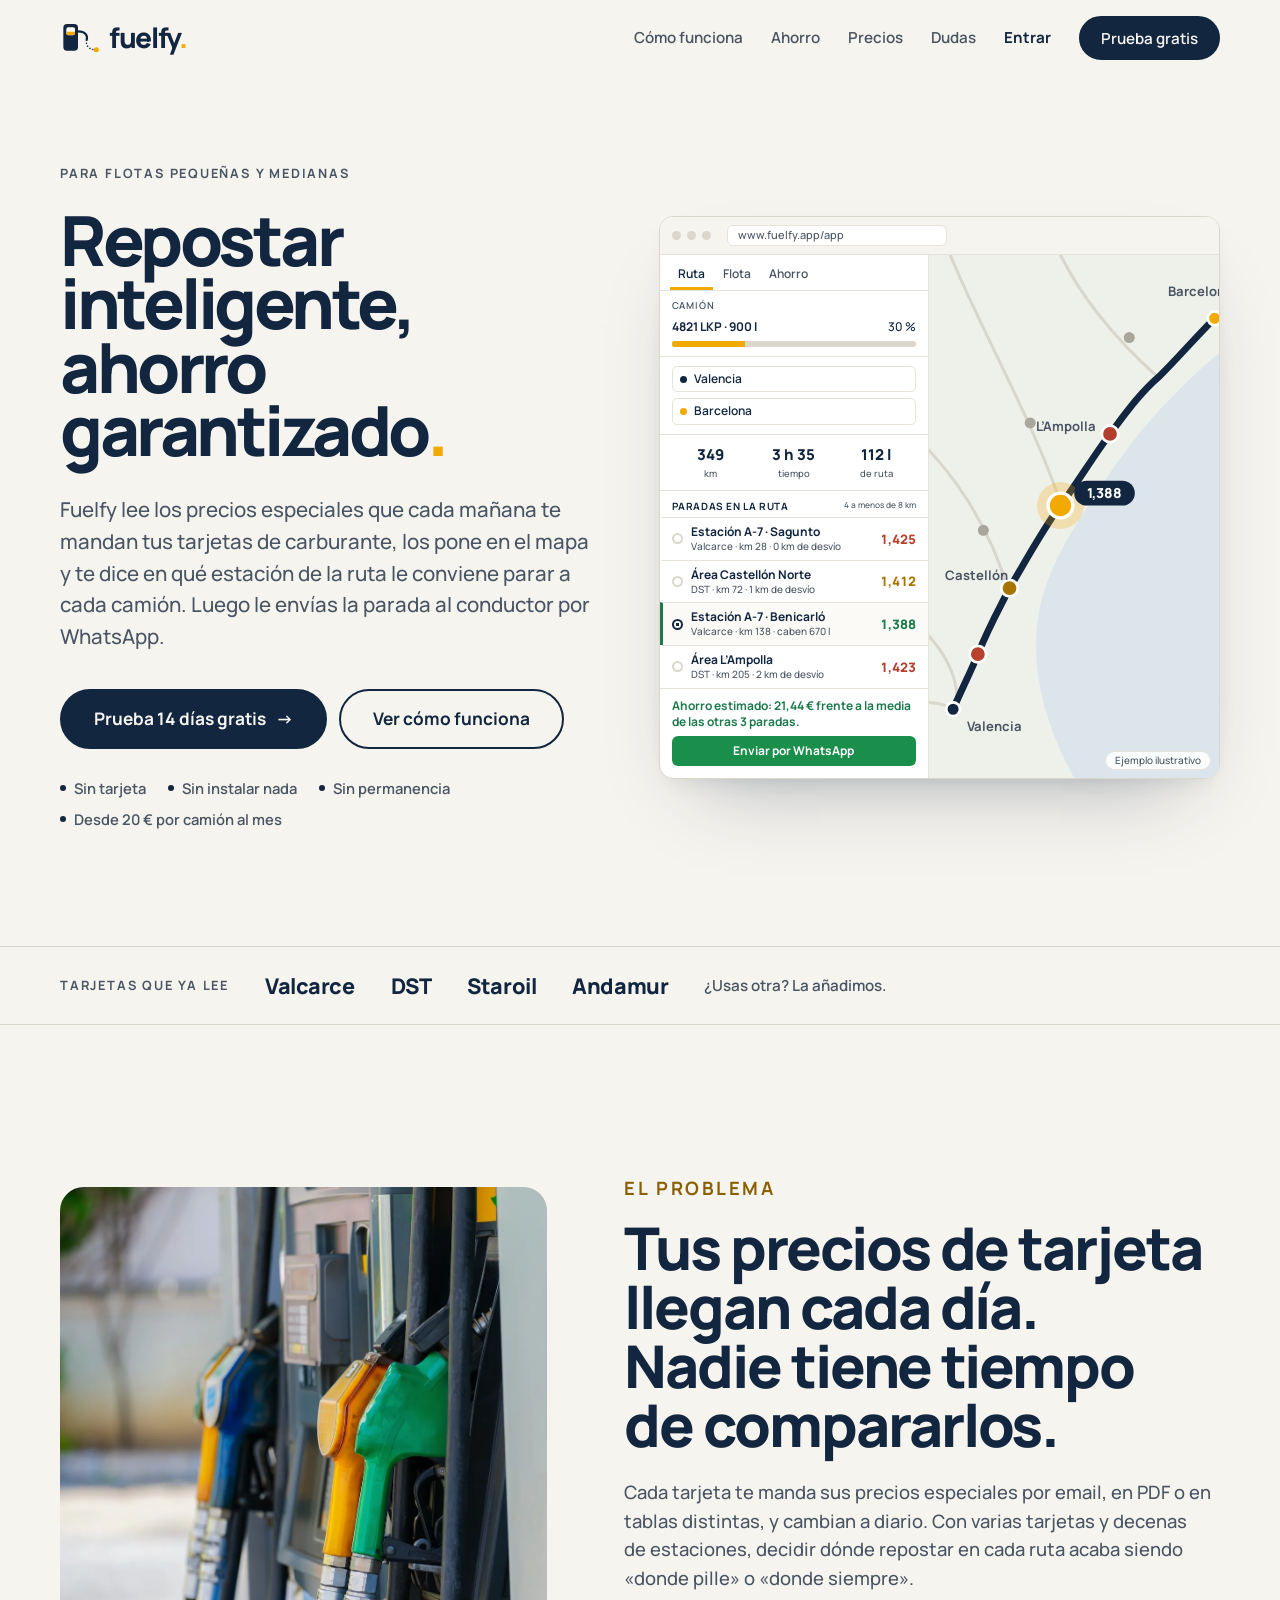
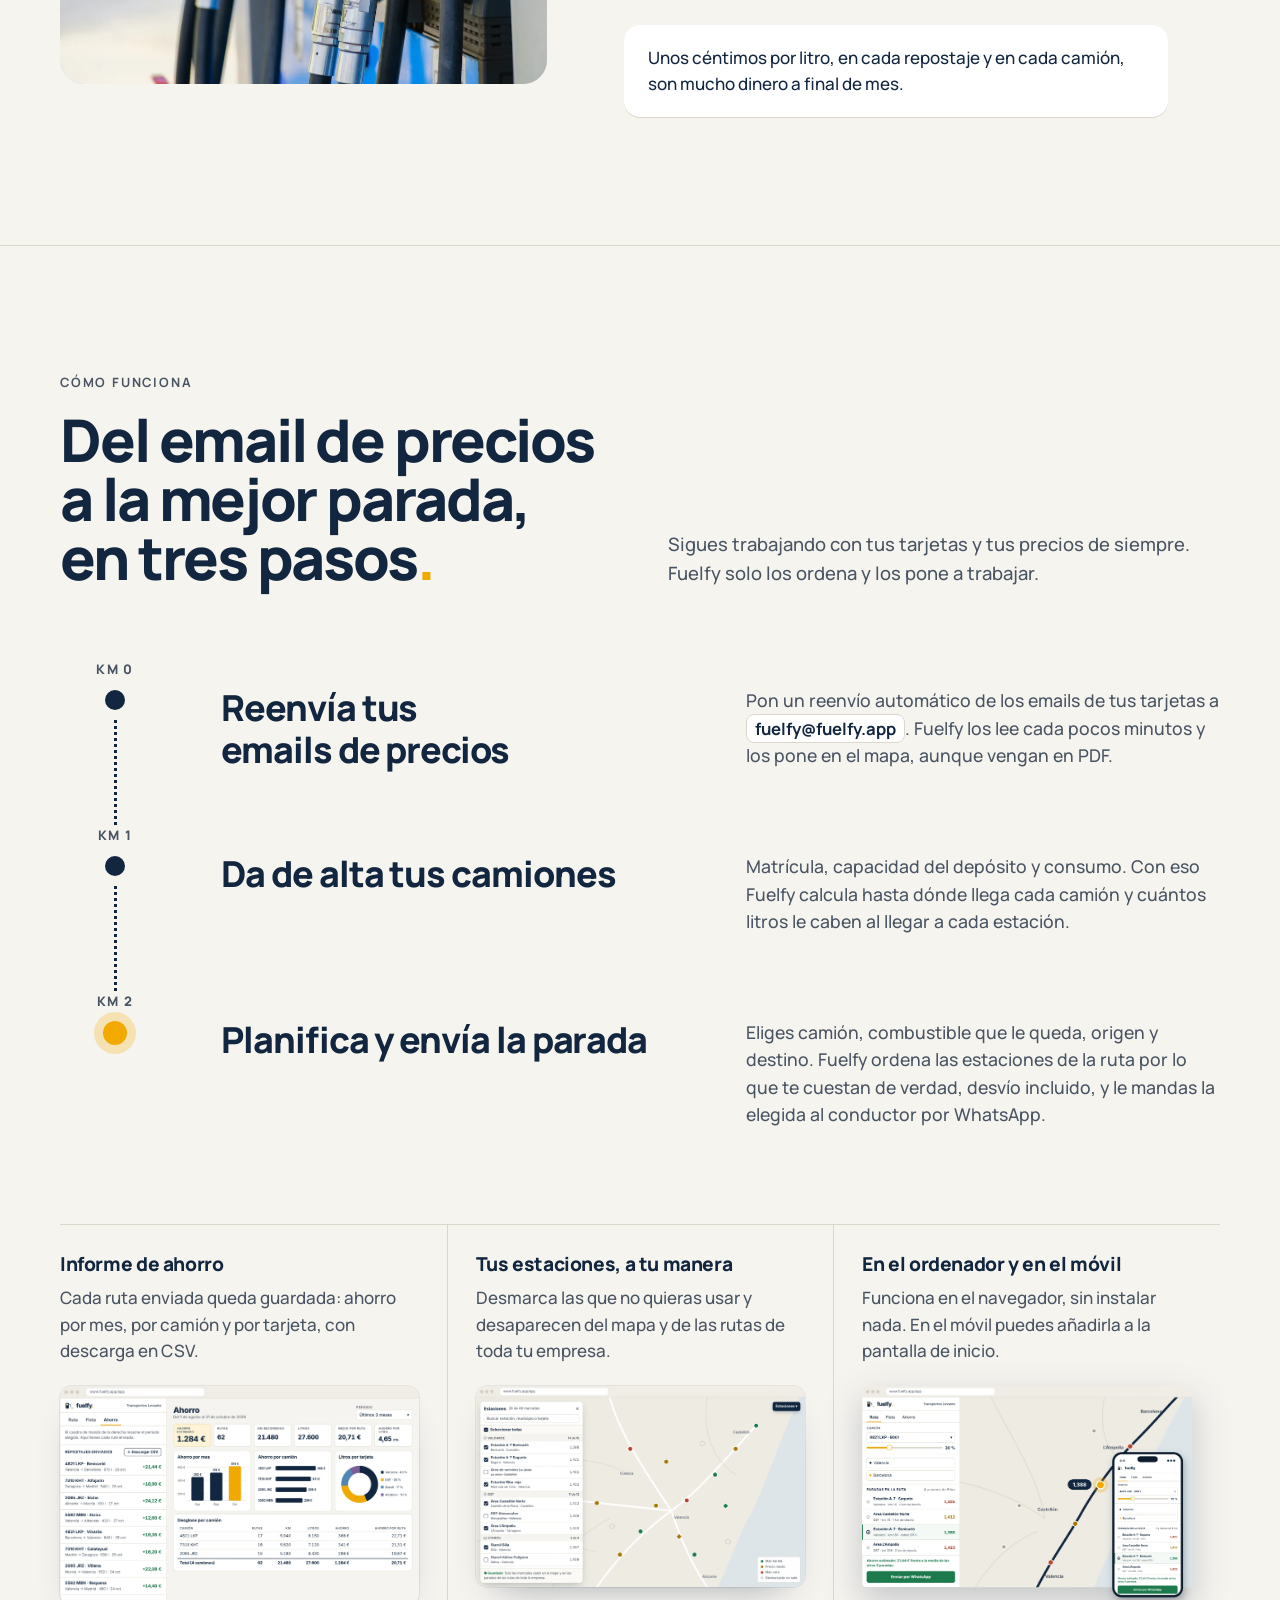
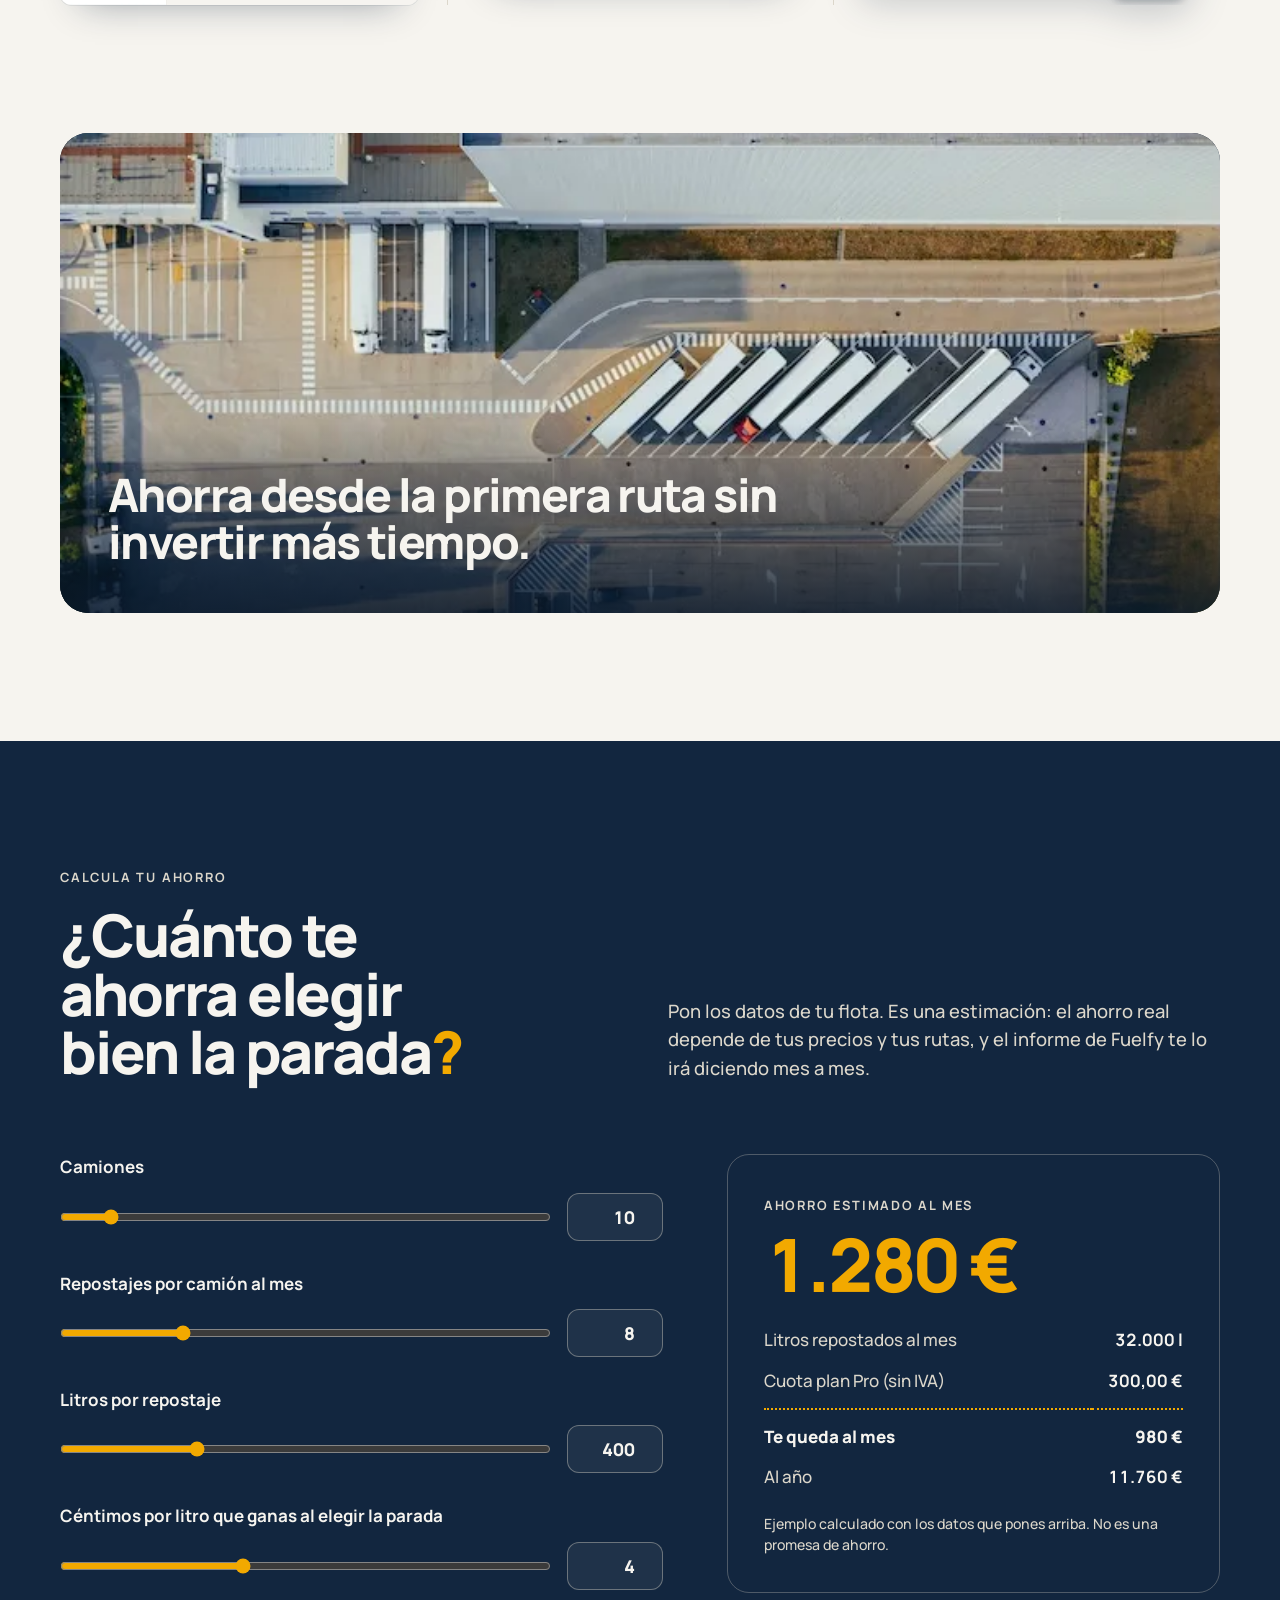
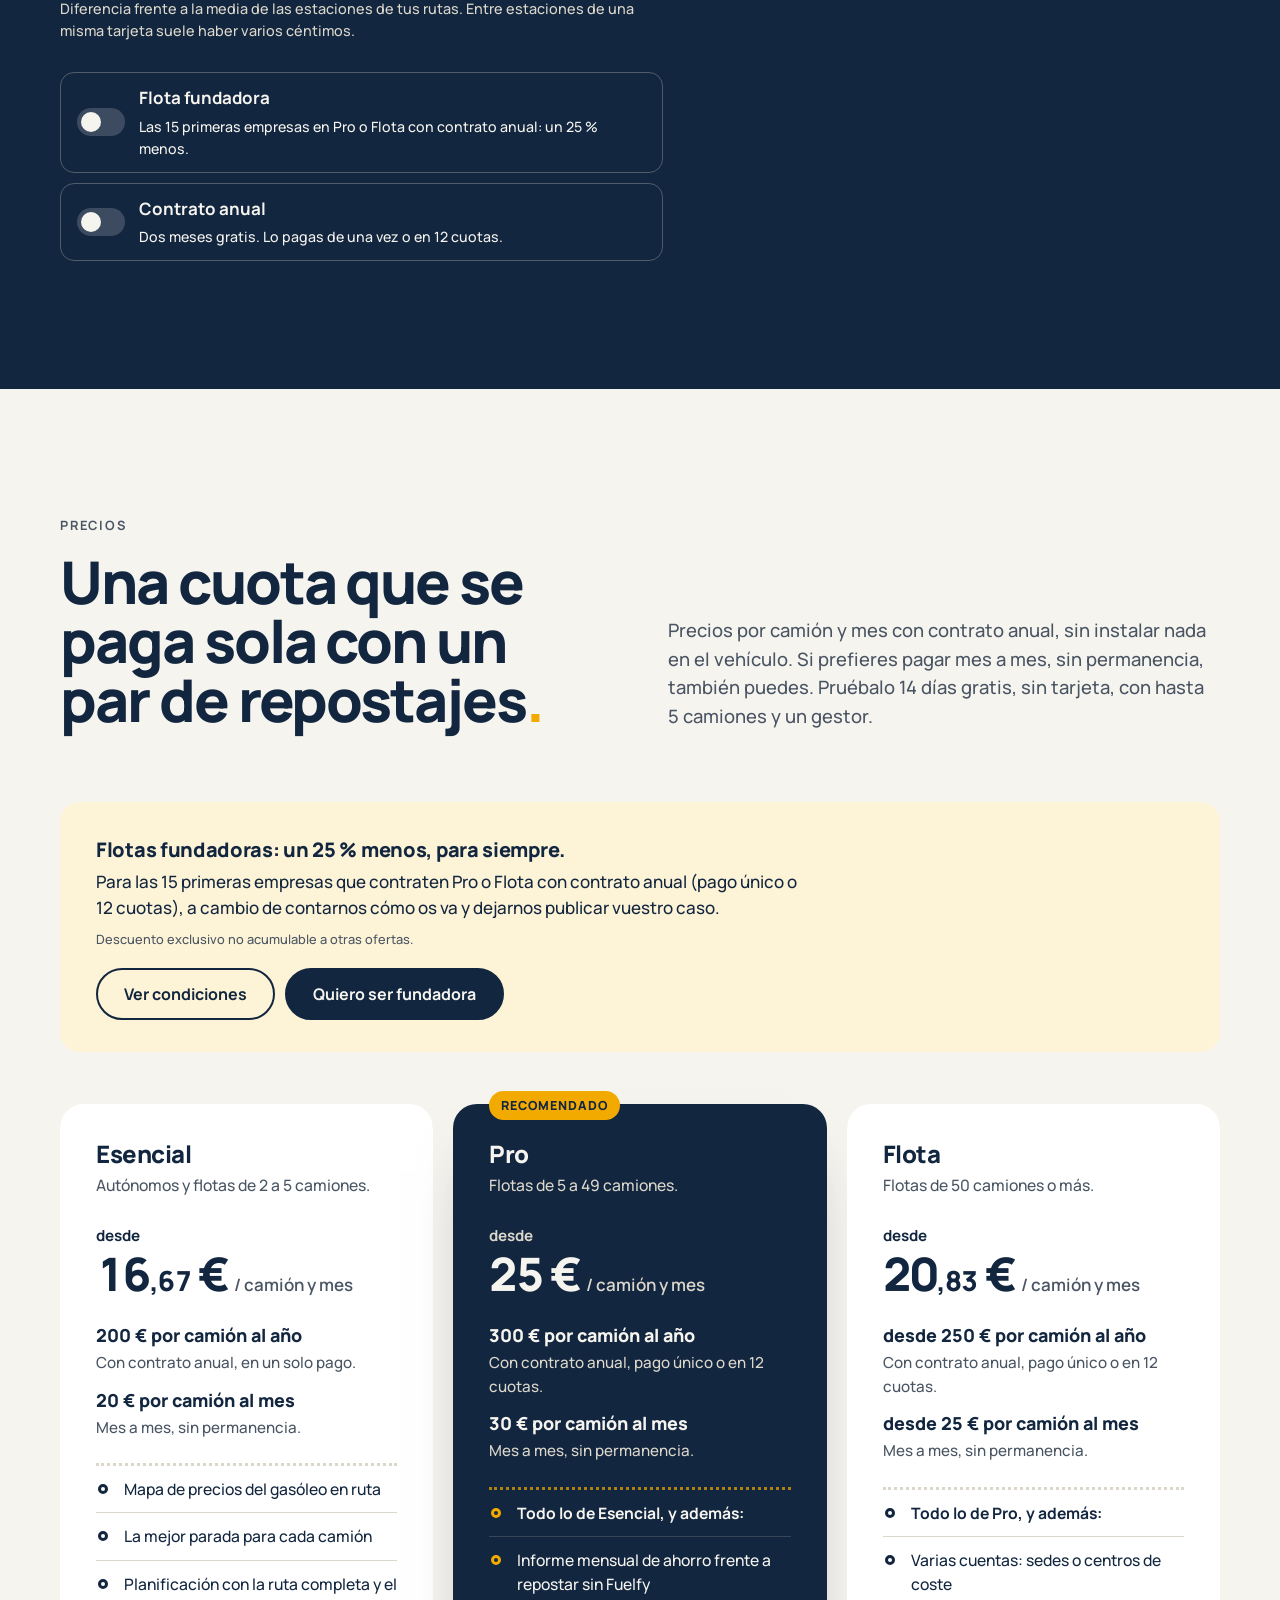
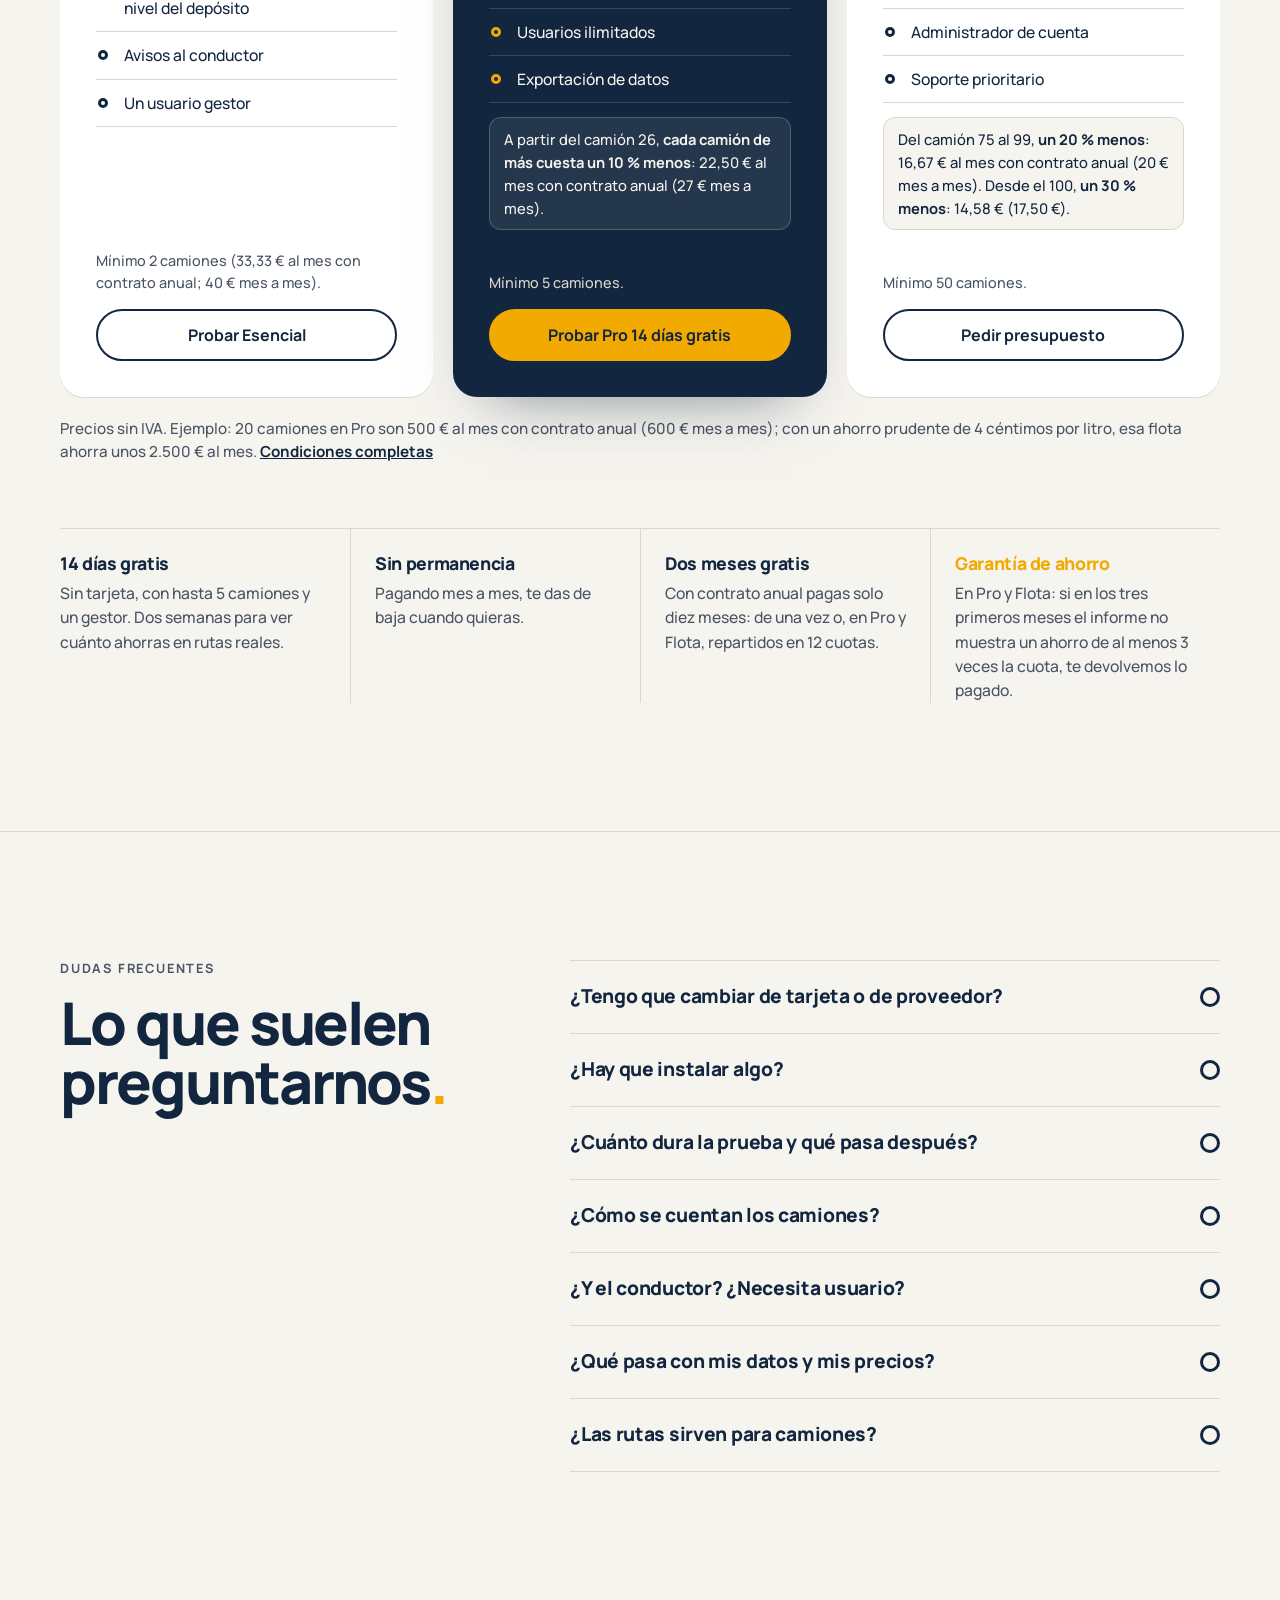
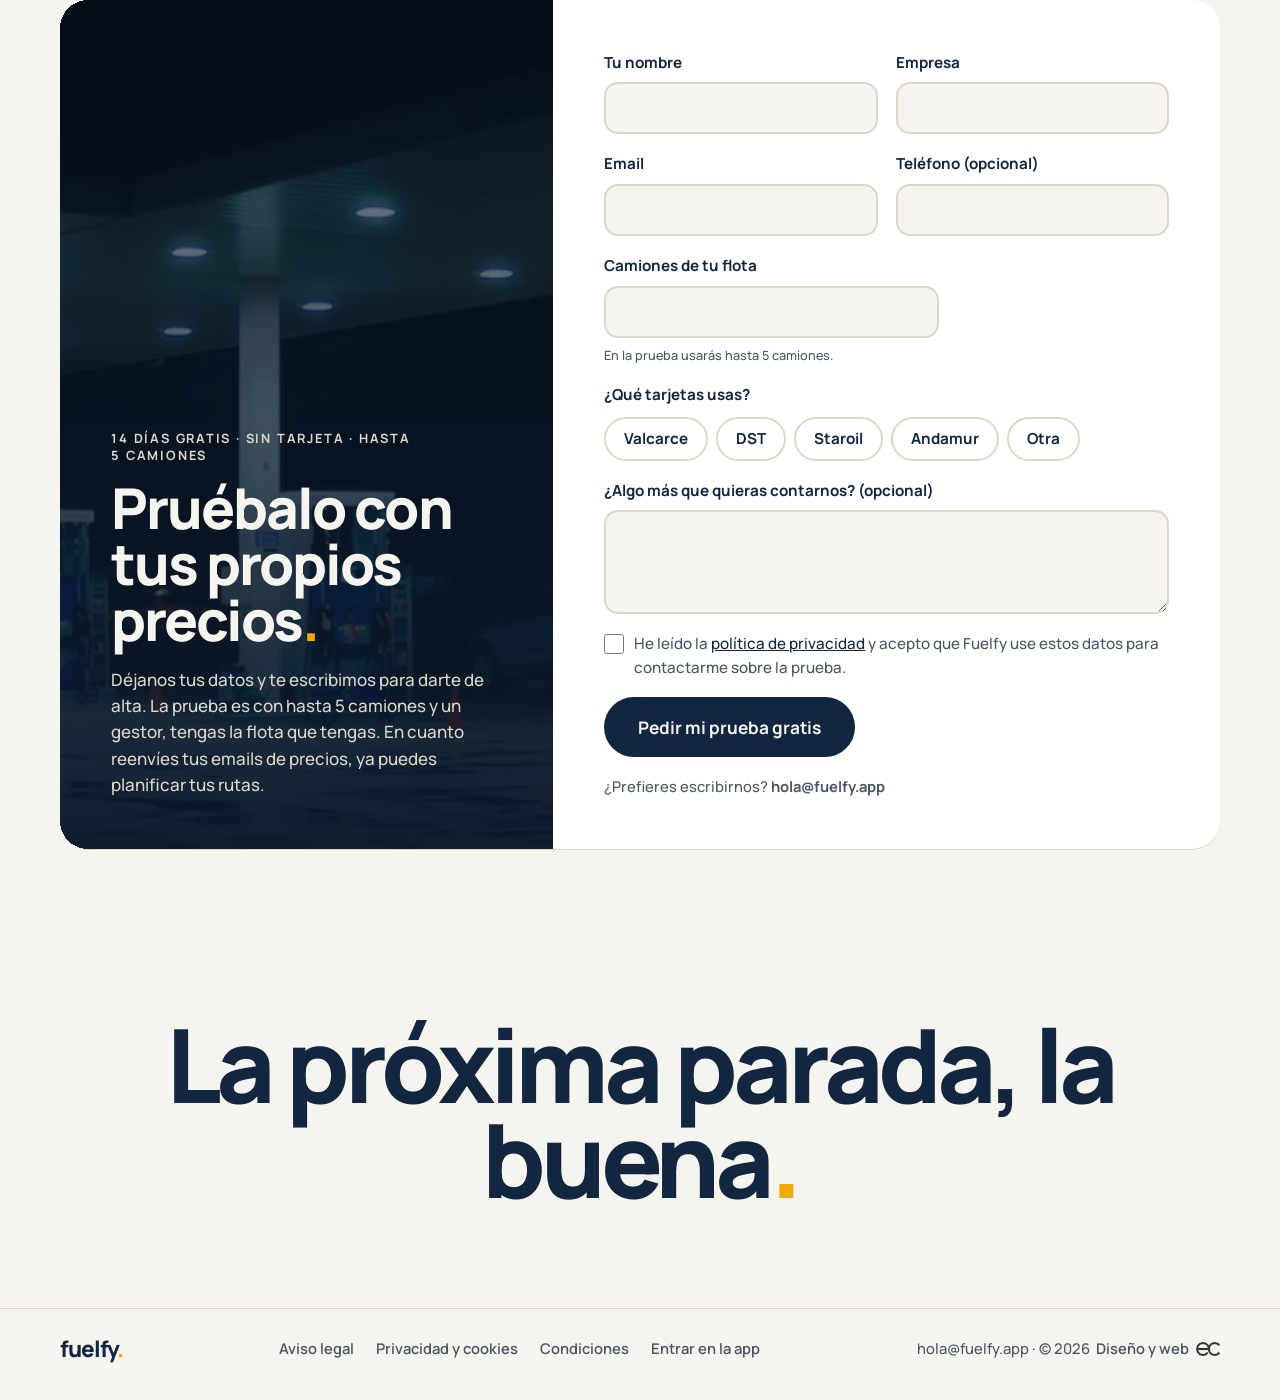
==== commit 1883e038: "Update contract payment terms in index.html" ====
--- a/docs/index.html
+++ b/docs/index.html
@@ -616,7 +616,7 @@
           <p class="para">Flotas de 5 a 49 camiones.</p>
           <p class="precio"><span class="desde">desde</span><b>25&nbsp;€</b><span>/ camión y mes</span></p>
           <div class="formas">
-            <p class="anual"><b class="cifra">300&nbsp;€ por camión al año</b>Con contrato anual, de una vez o en 12 cuotas.</p>
+            <p class="anual"><b class="cifra">300&nbsp;€ por camión al año</b>Con contrato anual, pago único o en 12 cuotas.</p>
             <p class="anual"><b class="cifra">30&nbsp;€ por camión al mes</b>Mes a mes, sin permanencia.</p>
           </div>
           <ul>
@@ -636,7 +636,7 @@
           <p class="para">Flotas de 50 camiones o más.</p>
           <p class="precio"><span class="desde">desde</span><b>20<small>,83</small> €</b><span>/ camión y mes</span></p>
           <div class="formas">
-            <p class="anual"><b class="cifra">desde 250&nbsp;€ por camión al año</b>Con contrato anual, de una vez o en 12 cuotas.</p>
+            <p class="anual"><b class="cifra">desde 250&nbsp;€ por camión al año</b>Con contrato anual, pago único o en 12 cuotas.</p>
             <p class="anual"><b class="cifra">desde 25&nbsp;€ por camión al mes</b>Mes a mes, sin permanencia.</p>
           </div>
           <ul>
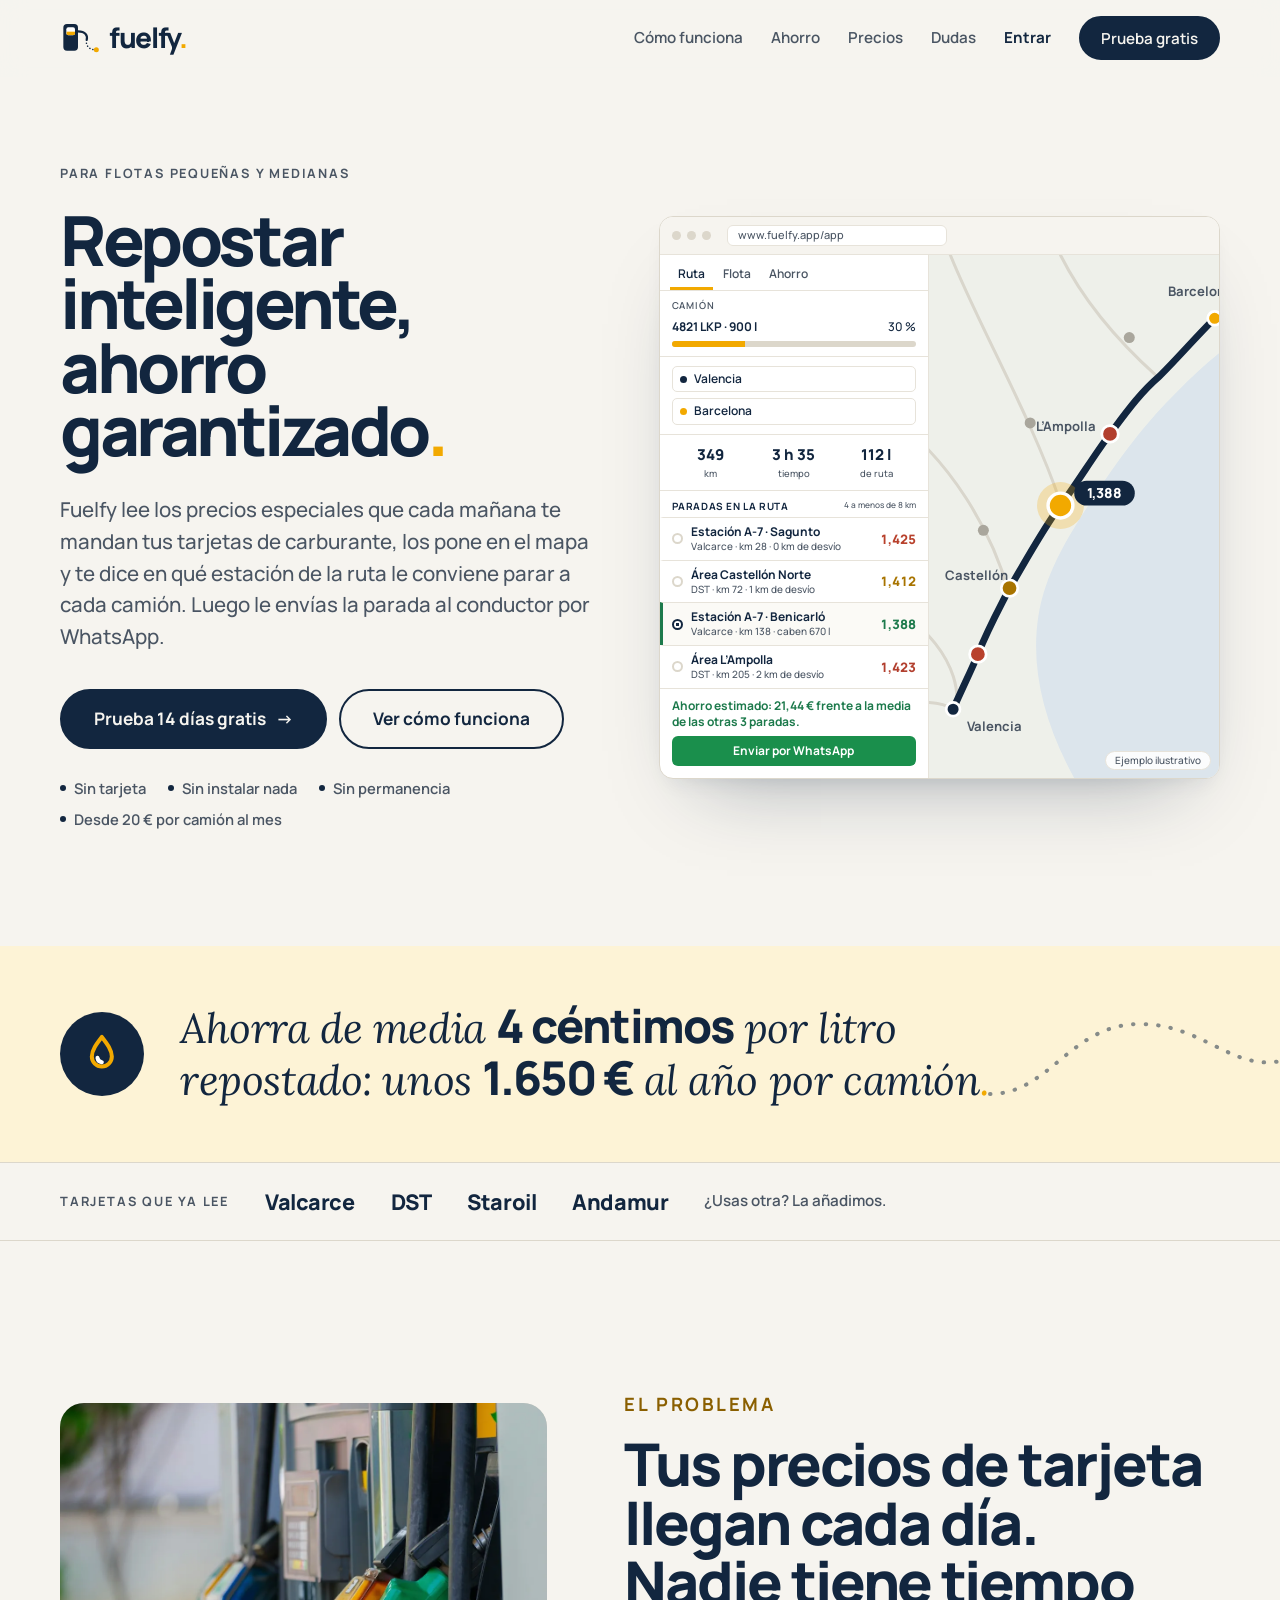
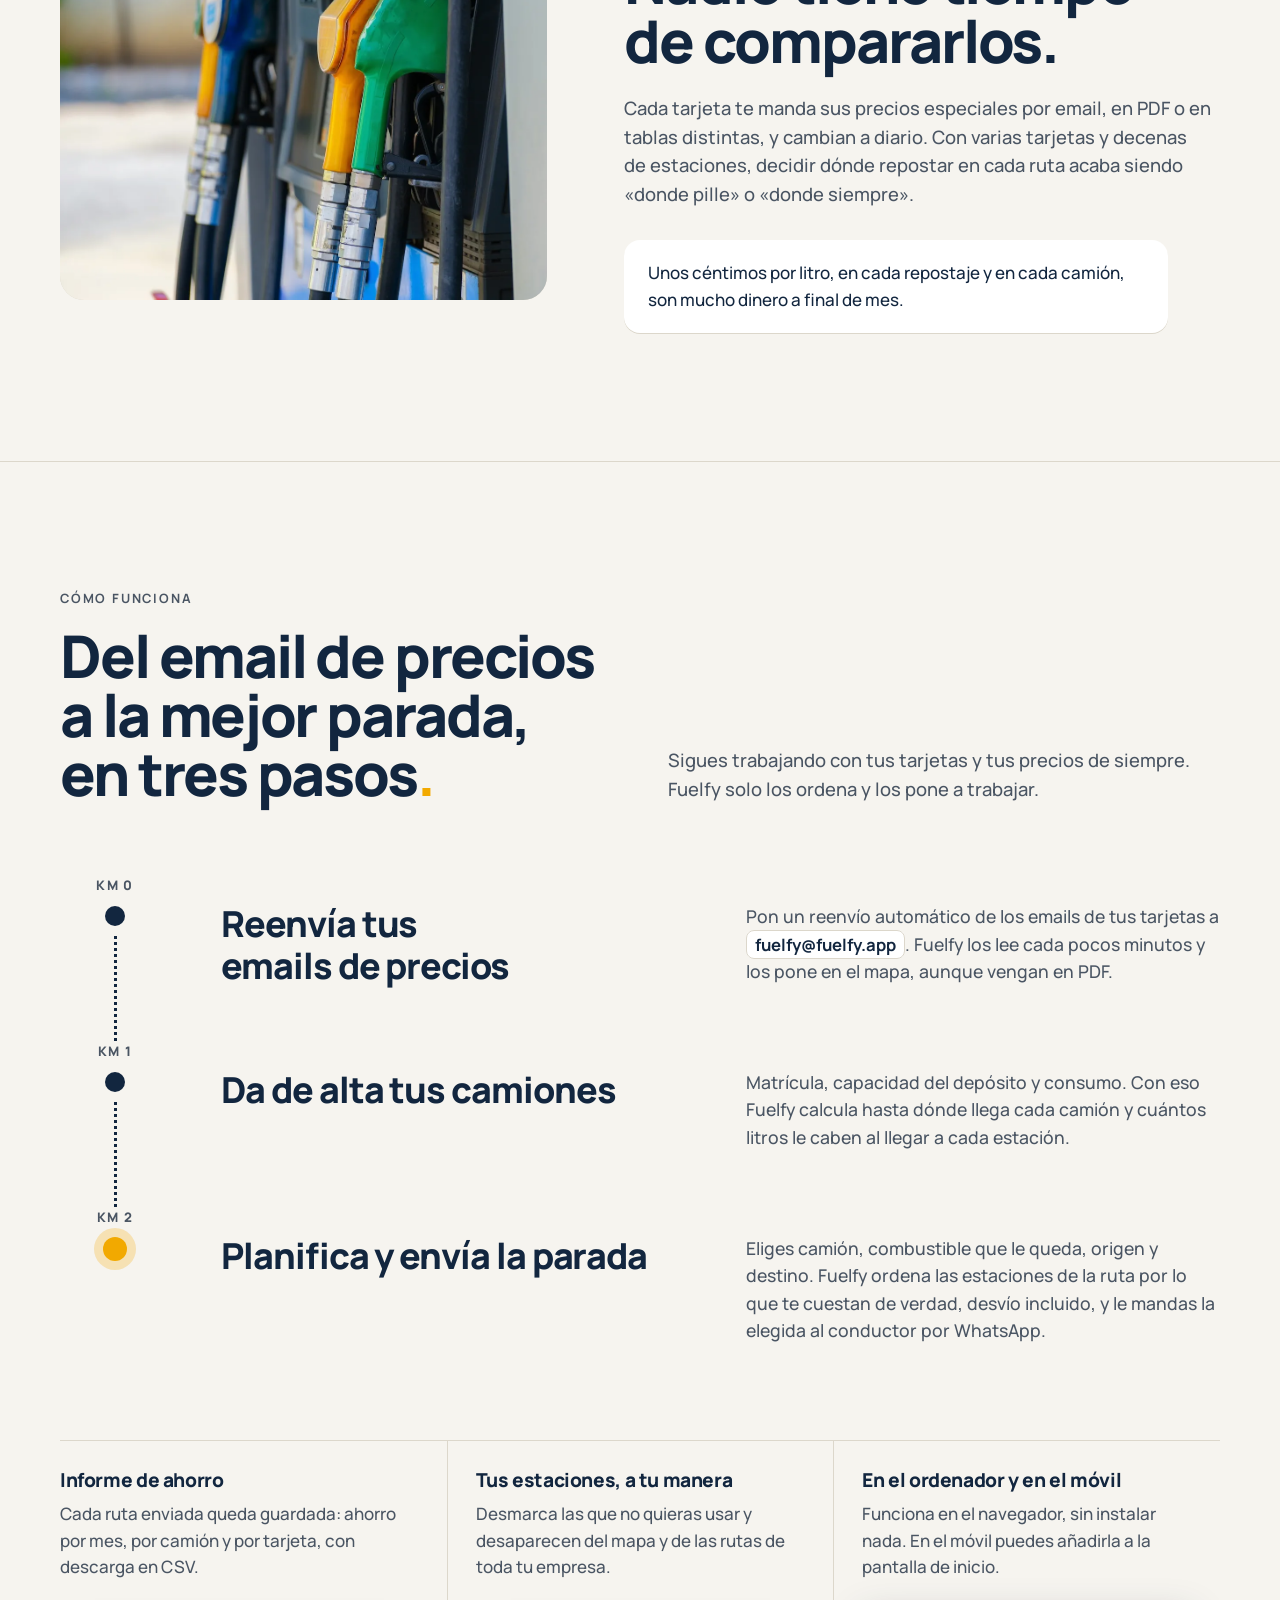
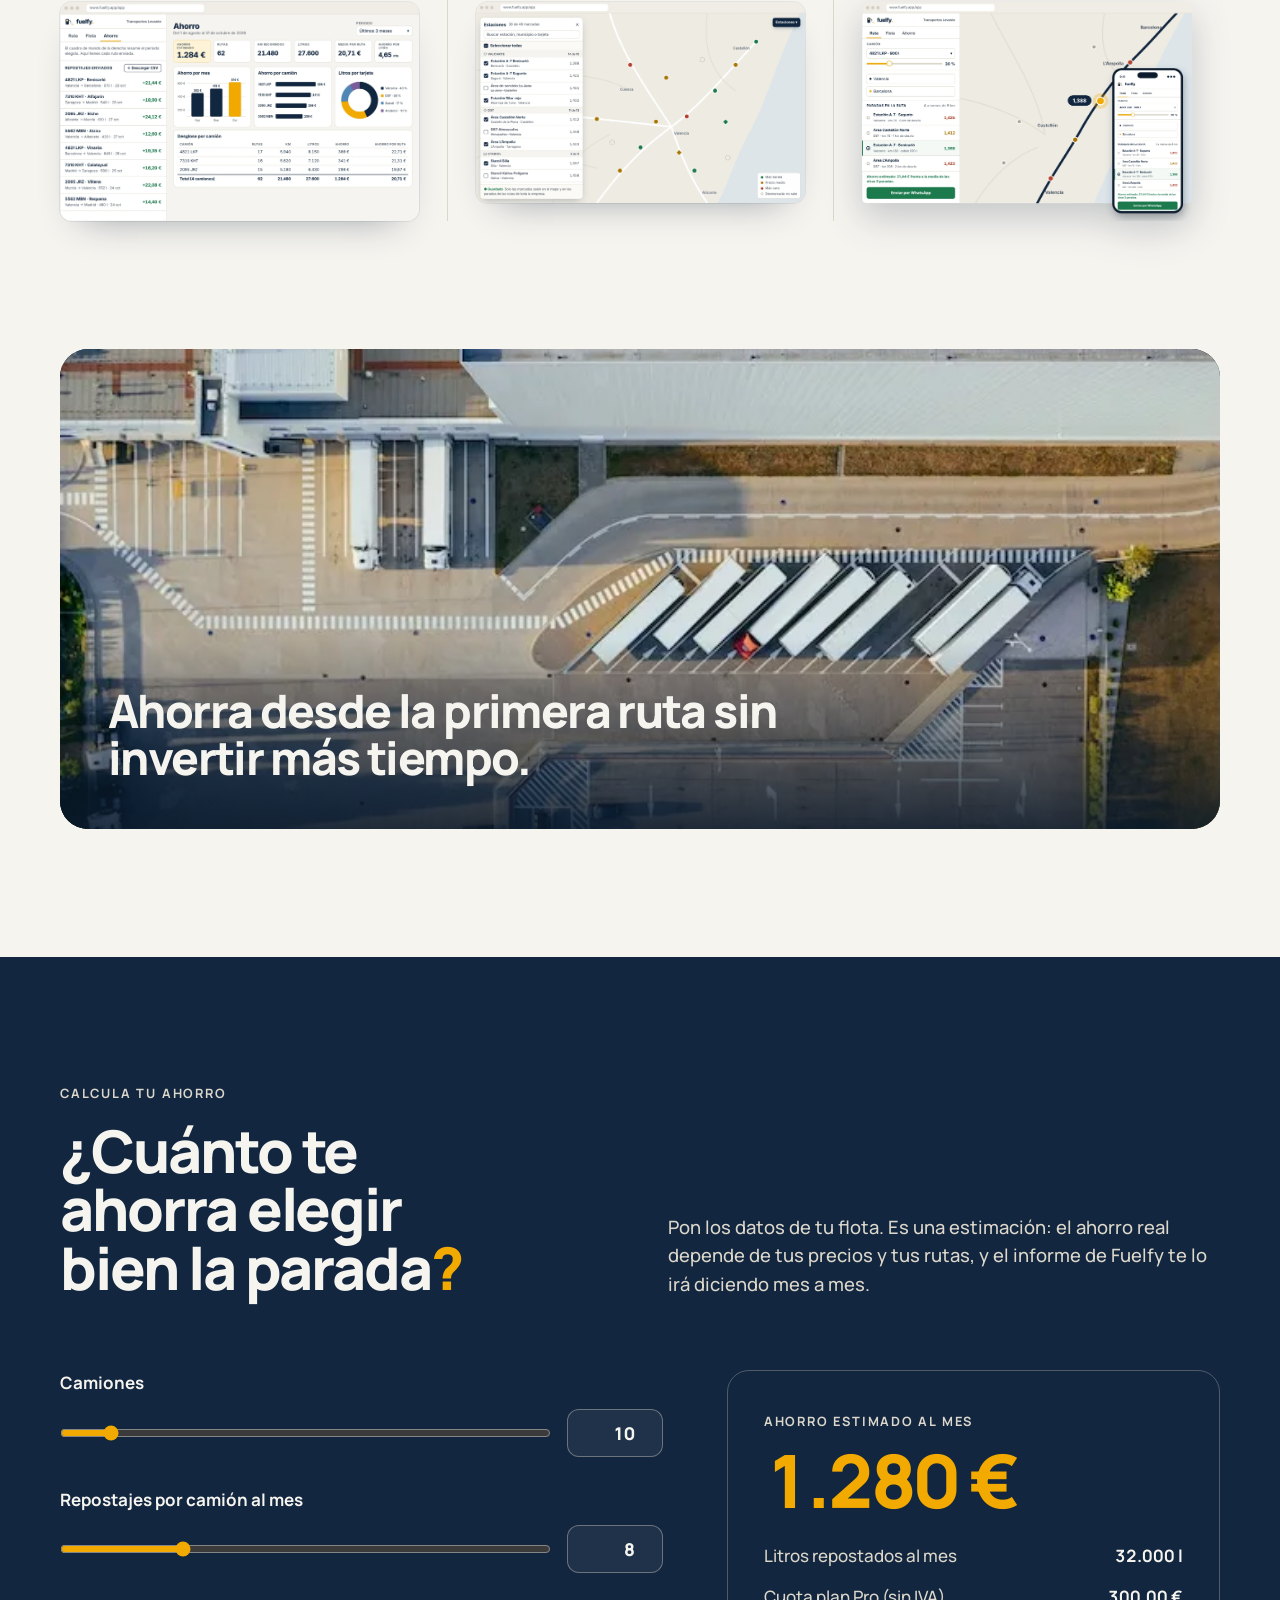
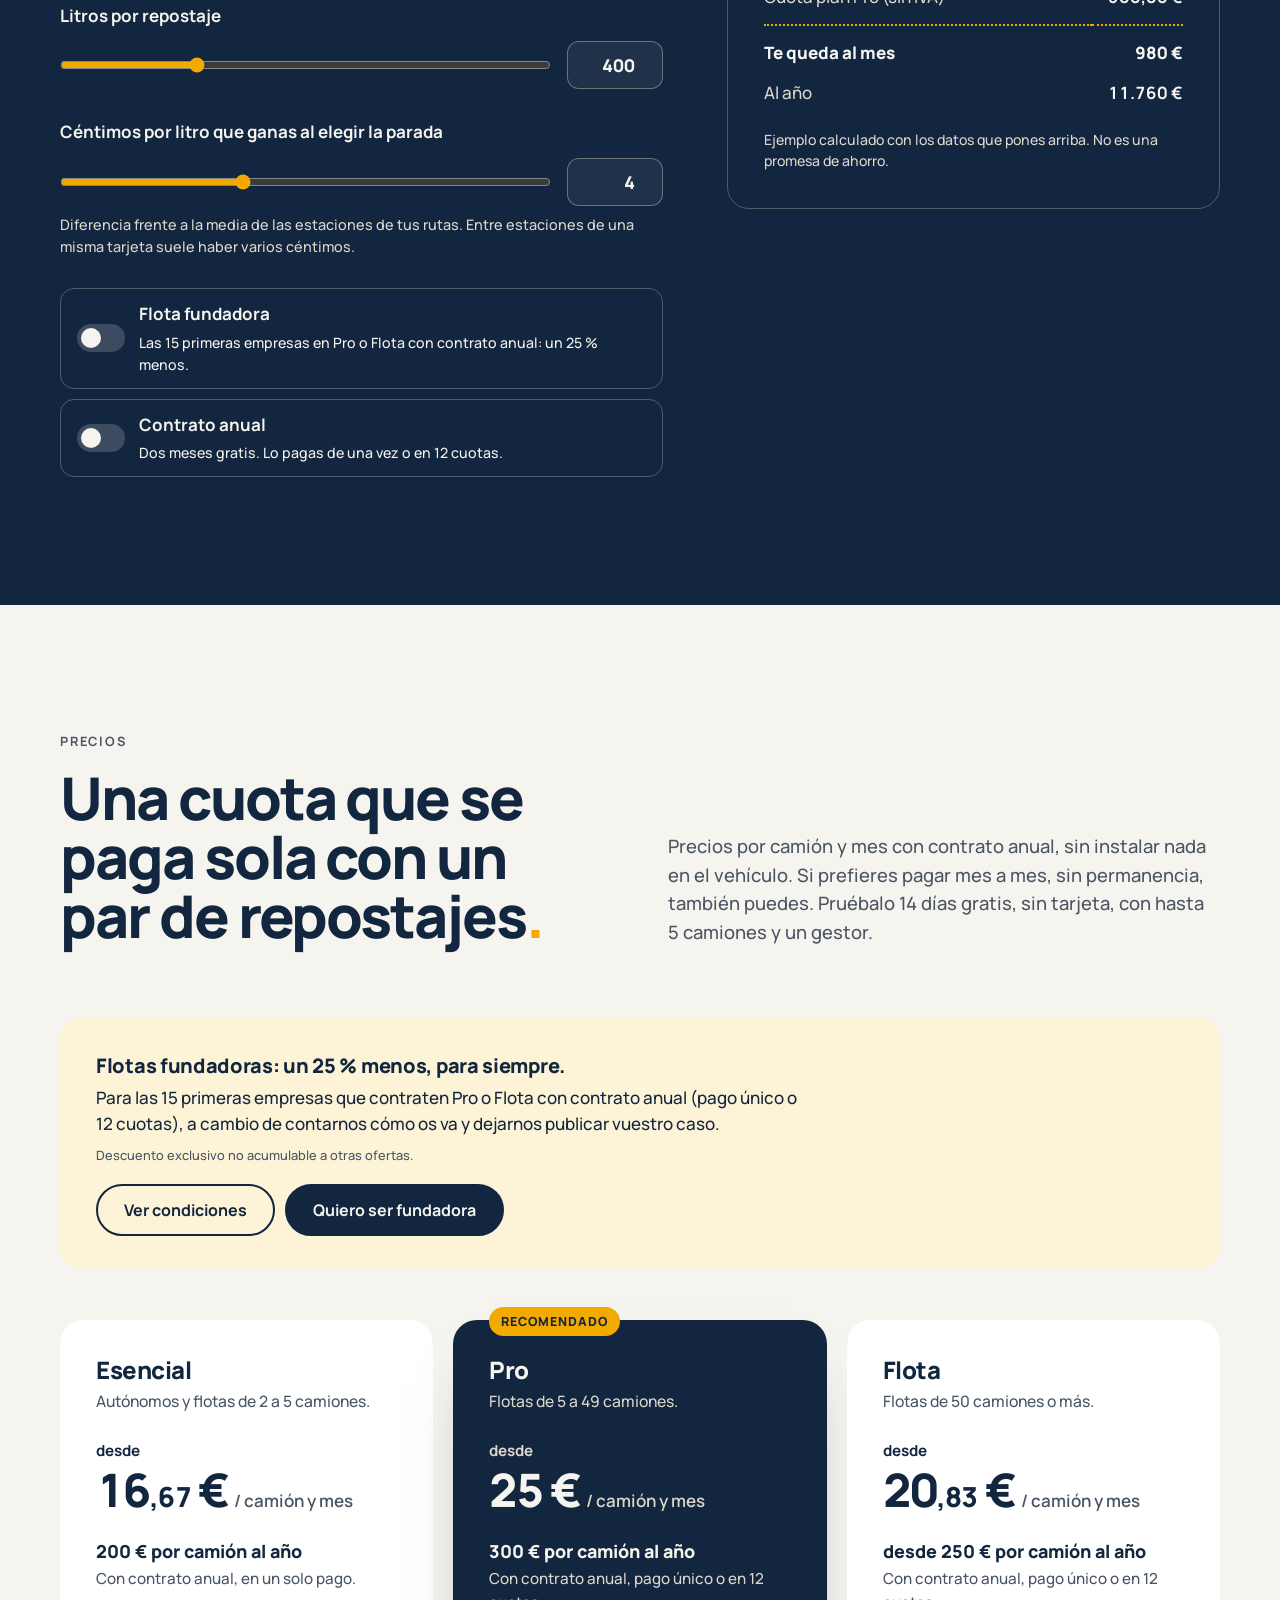
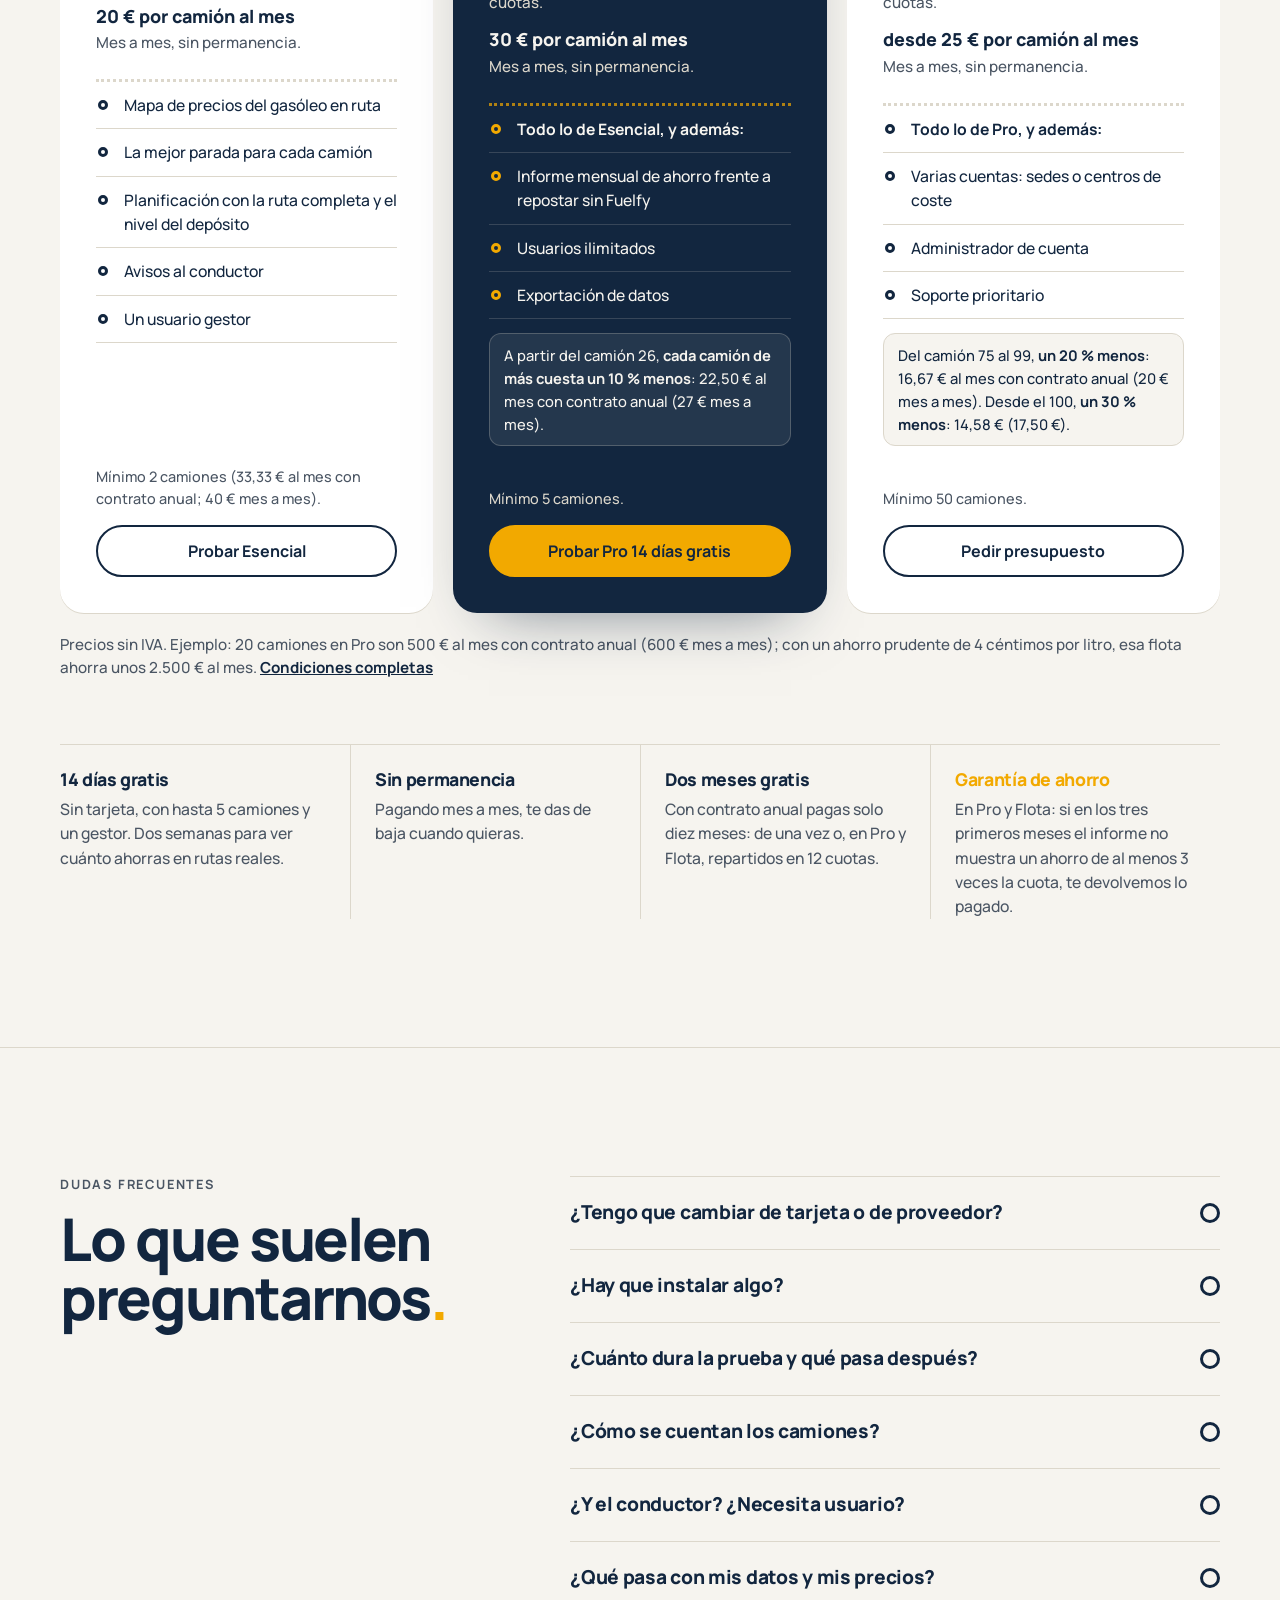
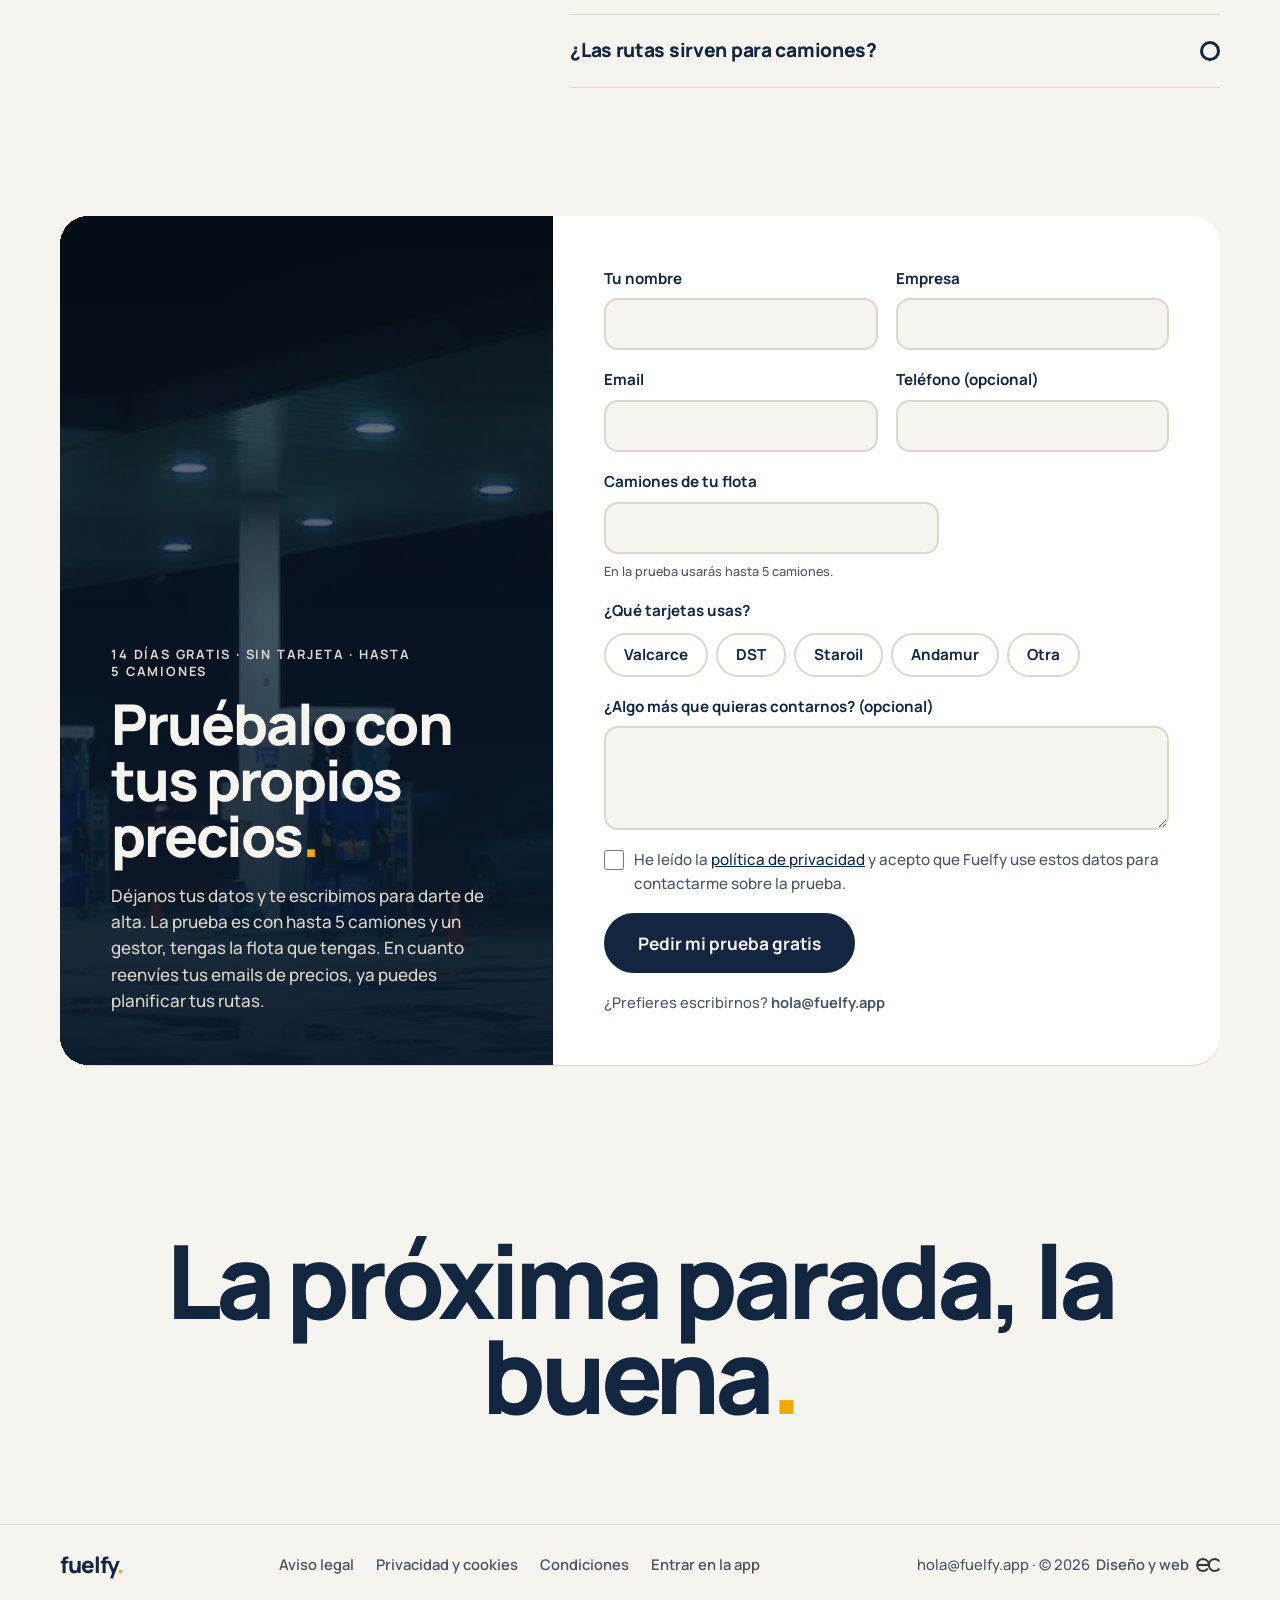
==== commit 075e69b8: "Portada: franja de ahorro medio antes de «Tarjetas que ya lee» «Ahorra de media 4 céntimos por litro" ====
--- a/docs/index.html
+++ b/docs/index.html
@@ -31,7 +31,7 @@
 </script>
 <link rel="preconnect" href="https://fonts.googleapis.com">
 <link rel="preconnect" href="https://fonts.gstatic.com" crossorigin>
-<link rel="stylesheet" href="https://fonts.googleapis.com/css2?family=Manrope:wght@500;600;700;800&display=swap">
+<link rel="stylesheet" href="https://fonts.googleapis.com/css2?family=Lora:ital,wght@1,400;1,500&family=Manrope:wght@500;600;700;800&display=swap">
 <style>
 /* Dirección «Cuaderno de ruta»: papel de fondo, titulares enormes en azul ruta,
    la ruta de puntos del logotipo como hilo conductor y el ámbar reservado a la parada. */
@@ -138,6 +138,17 @@
   .ventana .mapa { order: -1; aspect-ratio: 300 / 380; border-bottom: 1px solid var(--linea); }
   .ventana .ocultable { display: none; }
 }
+
+/* ahorro medio: una frase grande con las dos cifras destacadas */
+.ahorro-medio { background: var(--ambar-suave); position: relative; overflow: hidden; }
+.ahorro-medio .envuelve { position: relative; display: grid; grid-template-columns: auto minmax(0, 1fr); gap: clamp(18px, 3vw, 36px); align-items: center; padding-block: clamp(36px, 5vw, 56px); }
+.ahorro-medio .icono-gota { width: clamp(56px, 7vw, 84px); height: clamp(56px, 7vw, 84px); border-radius: 50%; background: var(--azul); display: grid; place-items: center; flex: none; }
+.ahorro-medio .icono-gota svg { width: 52%; height: 52%; }
+.ahorro-medio p { margin: 0; font: italic 400 clamp(1.5rem, 3.3vw, 2.6rem)/1.25 Lora, Georgia, "Times New Roman", serif; letter-spacing: -.01em; color: var(--azul); text-wrap: balance; max-width: 30em; }
+.ahorro-medio strong { font: normal 800 1.12em/1 var(--f); letter-spacing: -.035em; white-space: nowrap; }
+.ahorro-medio .ruta { position: absolute; right: -40px; top: 50%; transform: translateY(-50%); width: 340px; height: 140px; opacity: .5; pointer-events: none; }
+@media (max-width: 900px) { .ahorro-medio .ruta { display: none; } }
+@media (max-width: 560px) { .ahorro-medio .envuelve { grid-template-columns: minmax(0, 1fr); gap: 14px; } .ahorro-medio .icono-gota { width: 48px; height: 48px; } }
 
 /* tarjetas que lee: tira */
 .tira { border-block: 1px solid var(--niebla); }
@@ -464,6 +475,14 @@
     </div>
   </section>
 
+  <section class="ahorro-medio" aria-label="Ahorro medio con Fuelfy">
+    <svg class="ruta" viewBox="0 0 340 140" aria-hidden="true"><path d="M10 110C70 110 90 40 160 40S260 100 320 70" fill="none" stroke="#12263F" stroke-width="4" stroke-linecap="round" stroke-dasharray="0.5 12"/><circle cx="320" cy="70" r="9" fill="#F2A900"/></svg>
+    <div class="envuelve">
+      <span class="icono-gota" aria-hidden="true"><svg viewBox="0 0 24 24" fill="none" stroke="#F2A900" stroke-width="2.2" stroke-linecap="round" stroke-linejoin="round"><path d="M12 2.7C9 6.6 6.5 9.9 6.5 13.5a5.5 5.5 0 0 0 11 0c0-3.6-2.5-6.9-5.5-10.8z"/><path d="M9.6 14.2c.2 1.3 1.1 2.2 2.4 2.4" stroke="#FFFFFF"/></svg></span>
+      <p>Ahorra de media <strong>4&nbsp;céntimos</strong> por litro repostado: unos <strong>1.650&nbsp;€</strong> al año por camión<span class="punto">.</span></p>
+    </div>
+  </section>
+
   <div class="tira">
     <div class="envuelve">
       <p class="eti">Tarjetas que ya lee</p>
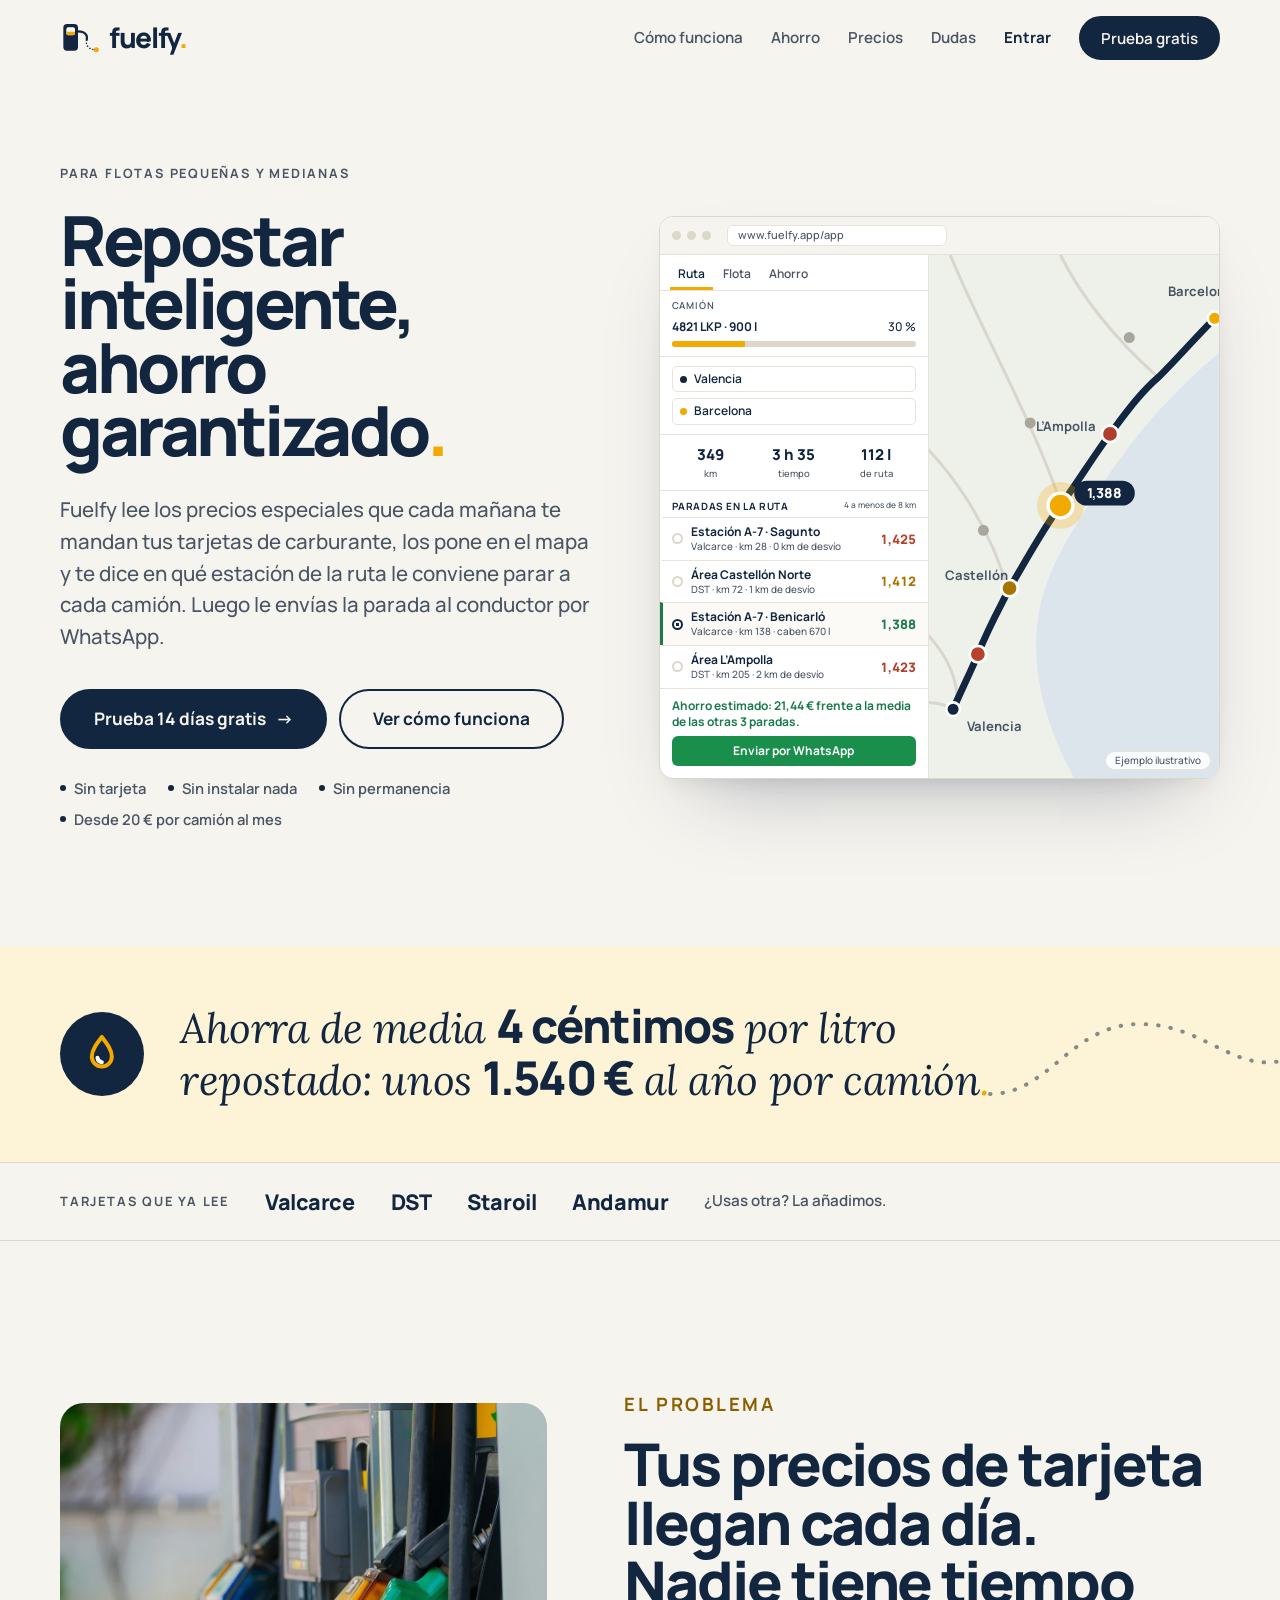
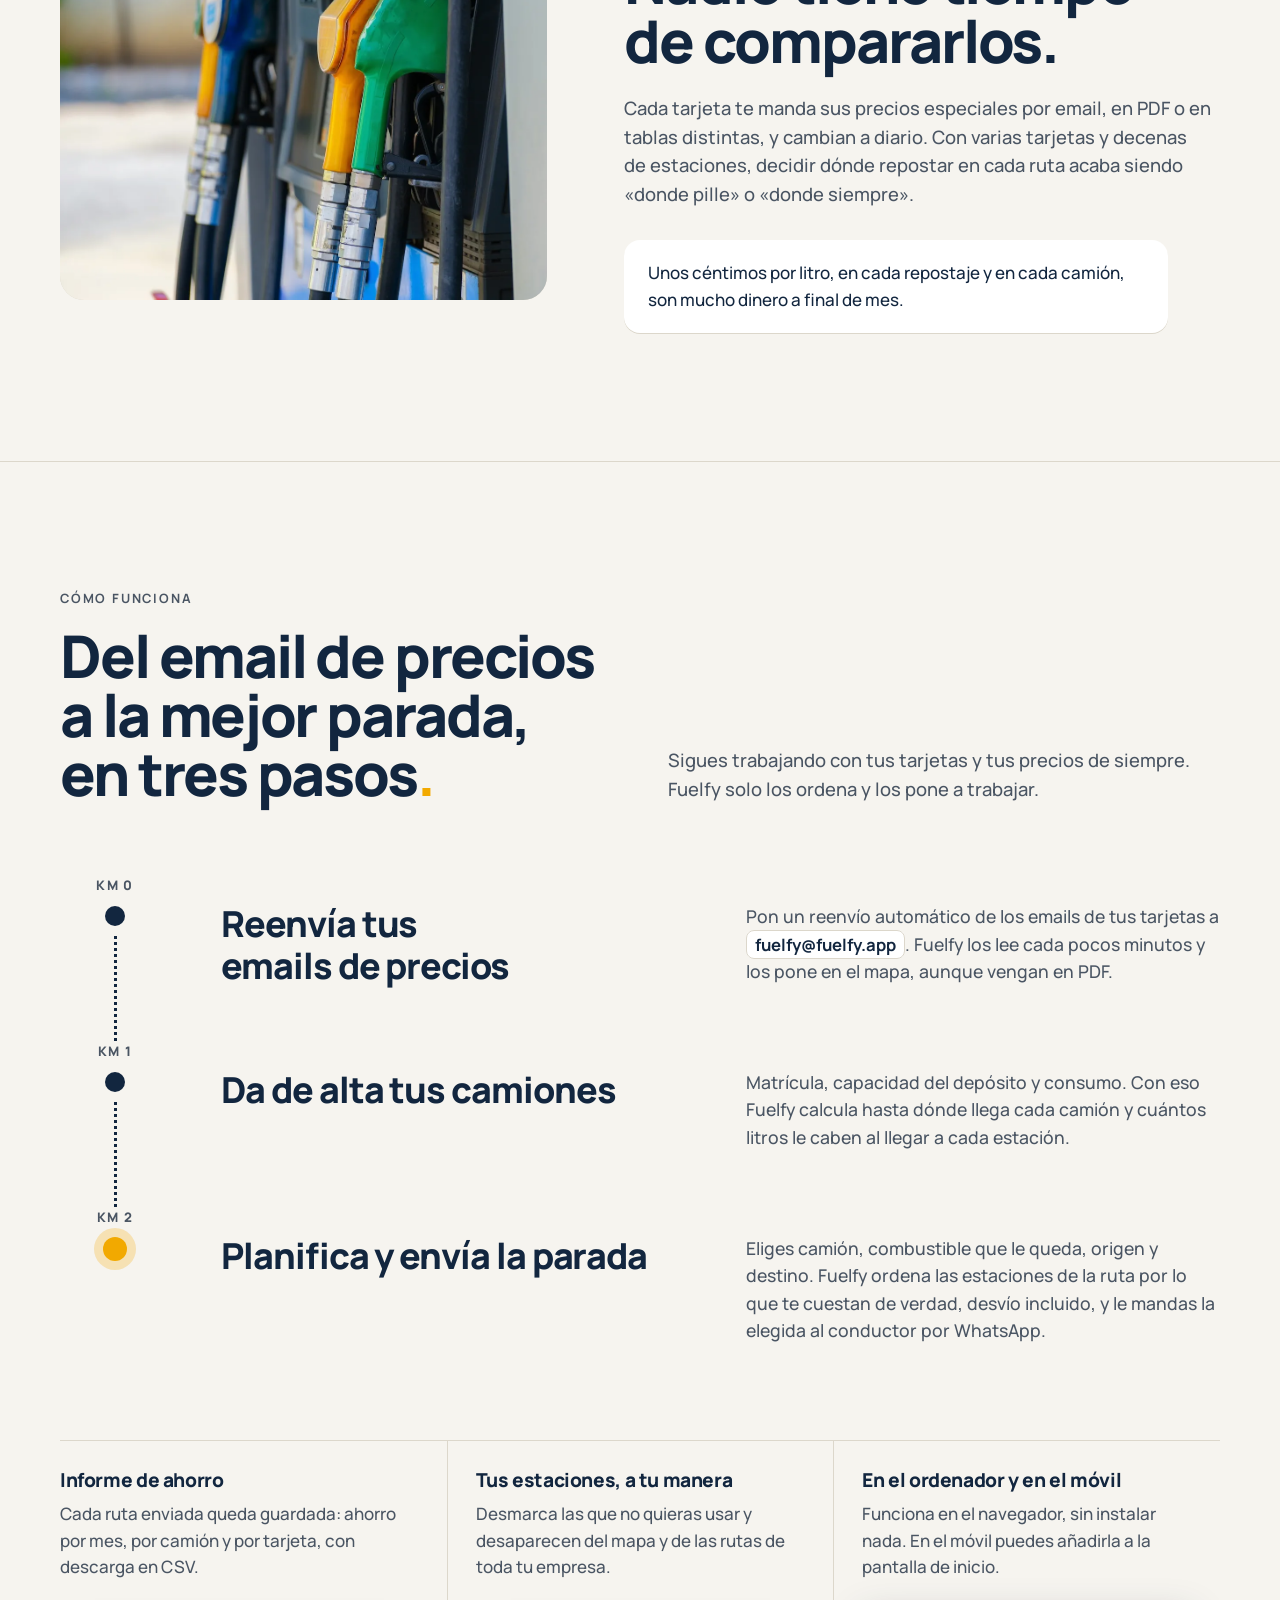
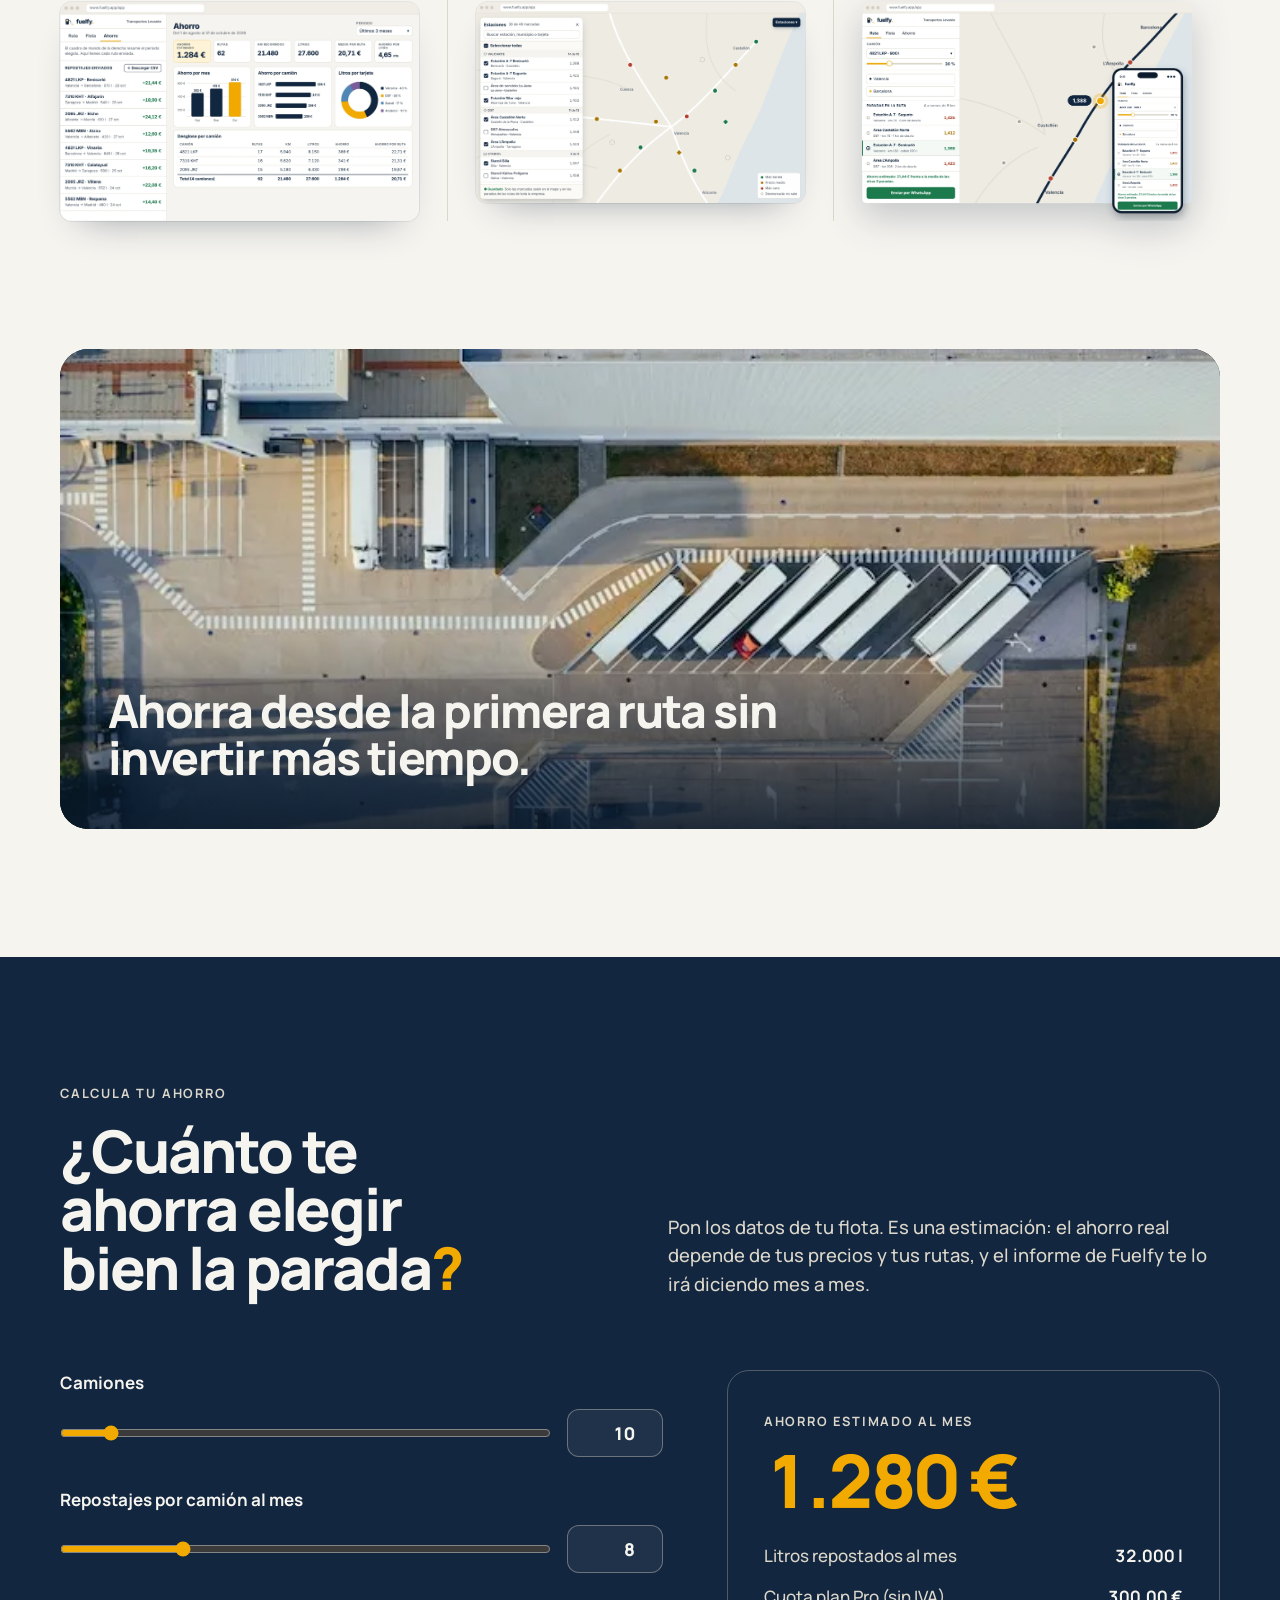
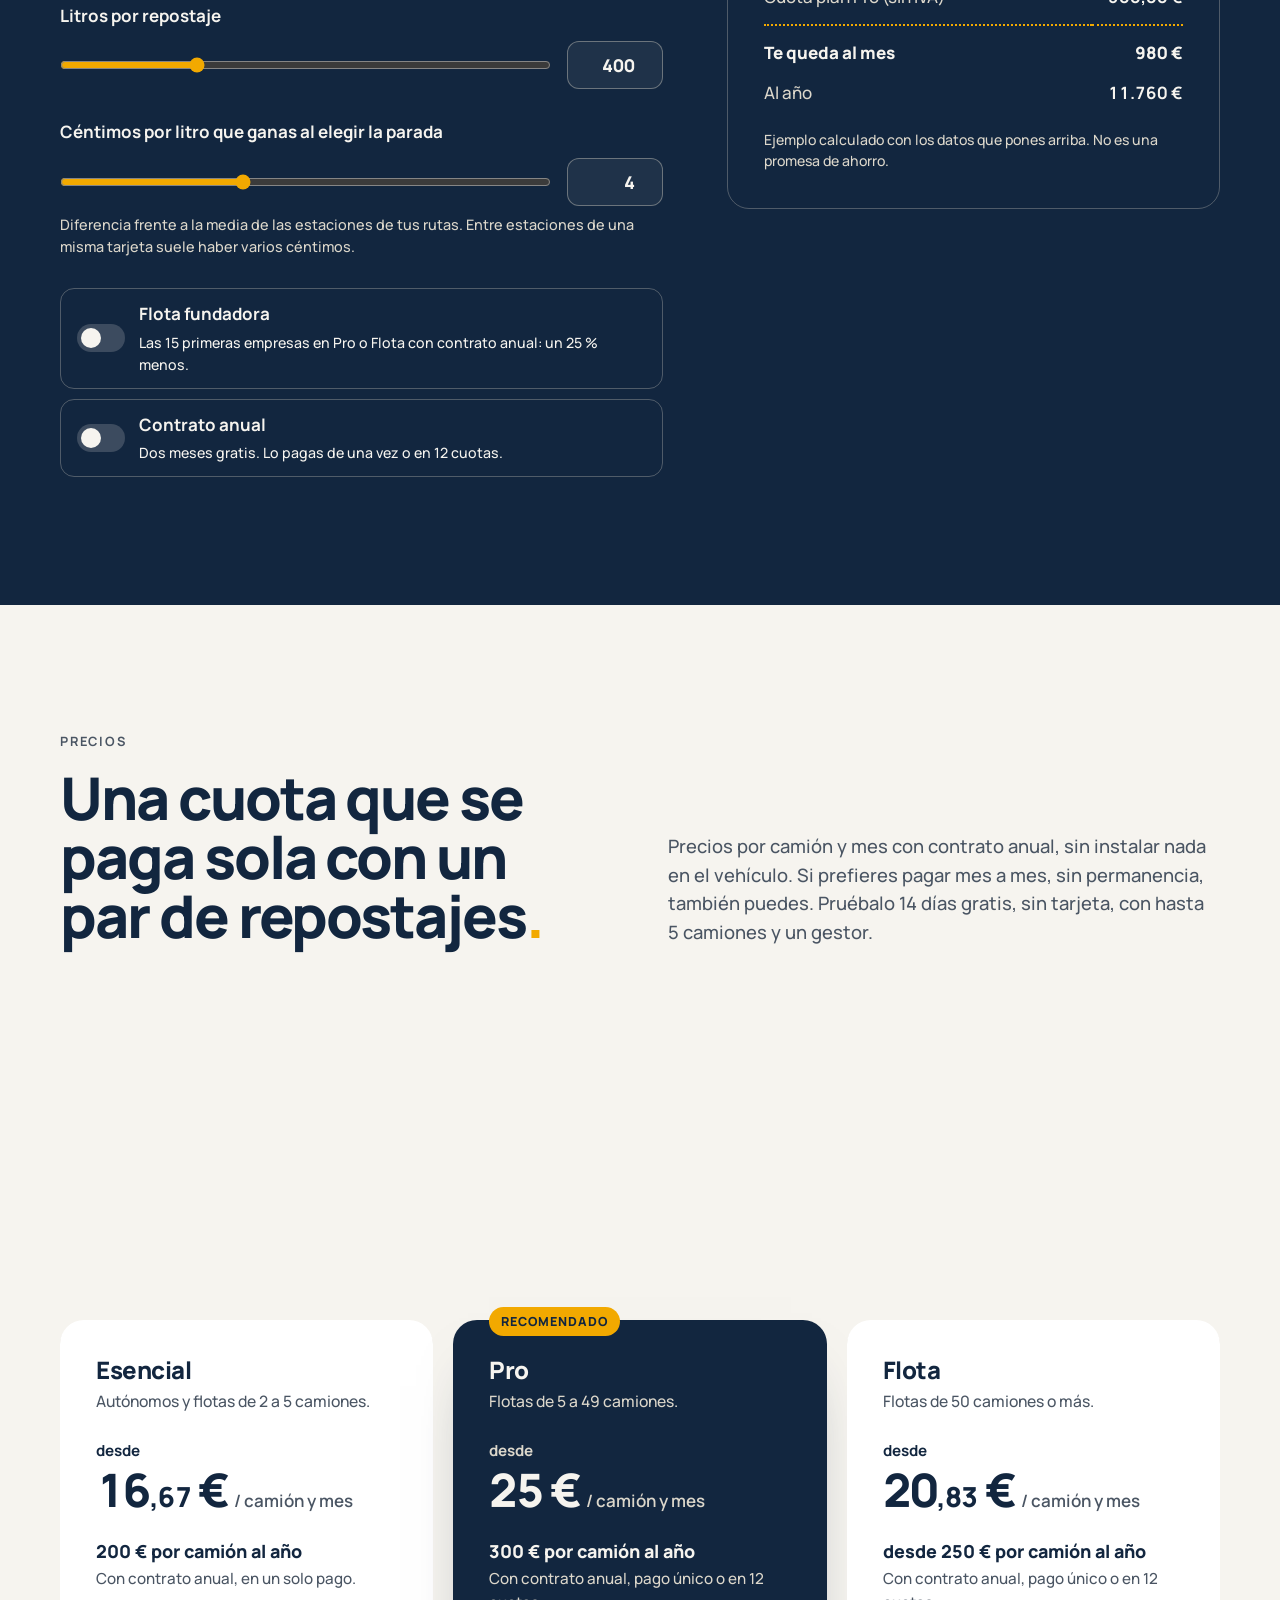
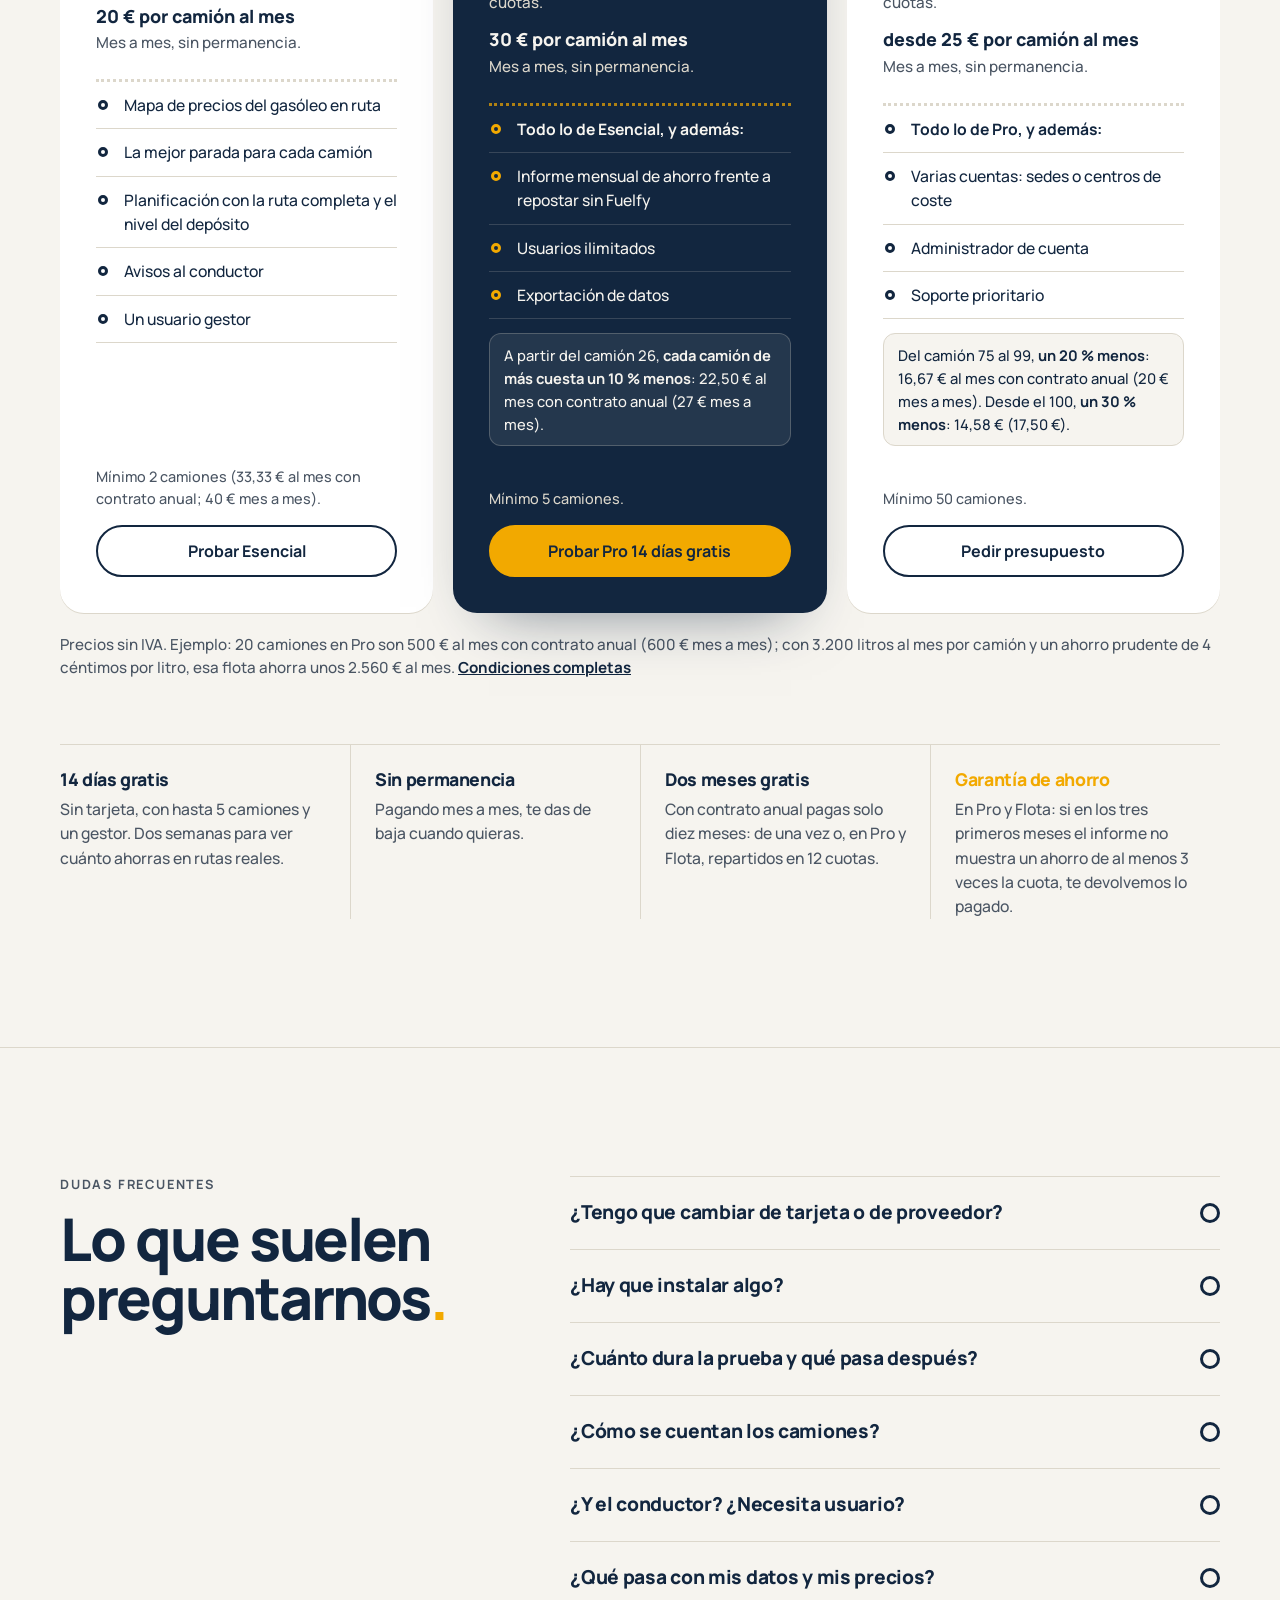
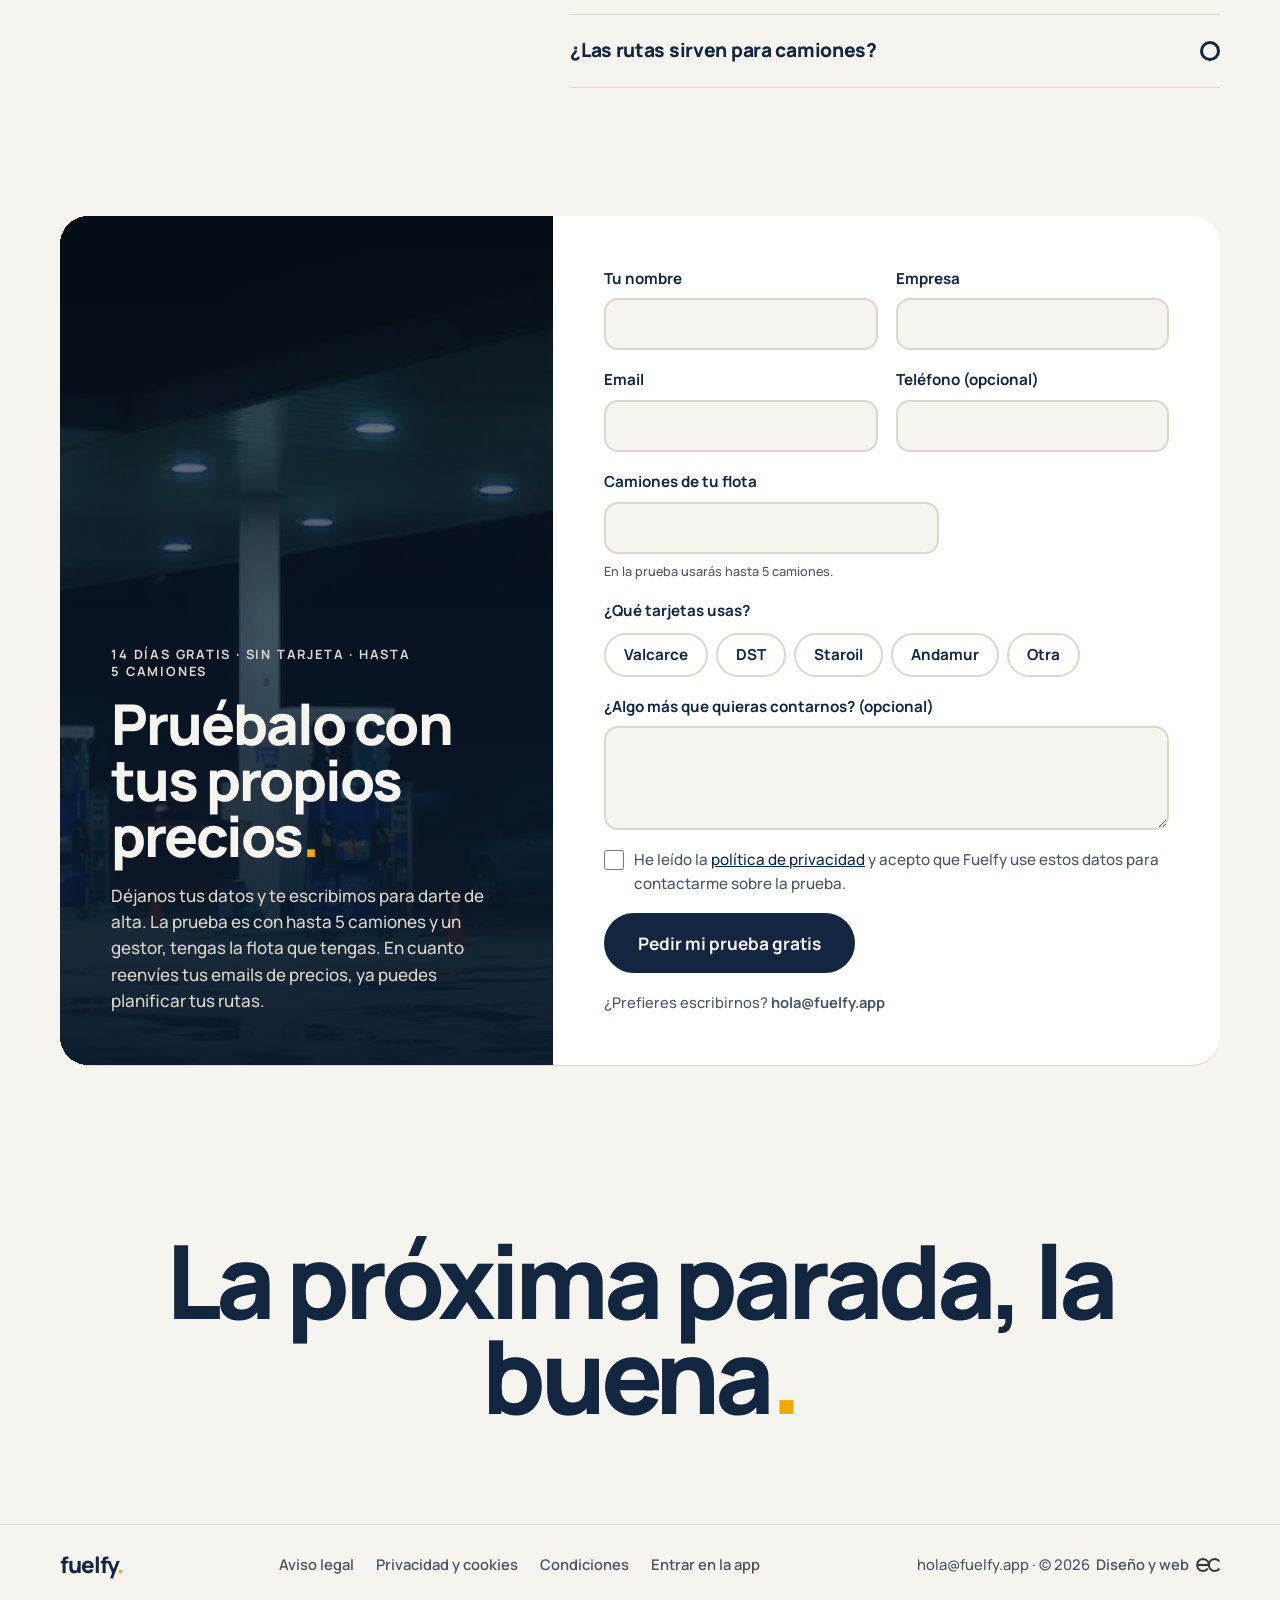
==== commit ff62b1a9: "Ahorro: cifras con 3.200 litros al mes por camión (1.540 € al año; 2.560 € al mes con 20 camiones) C" ====
--- a/docs/index.html
+++ b/docs/index.html
@@ -479,7 +479,7 @@
     <svg class="ruta" viewBox="0 0 340 140" aria-hidden="true"><path d="M10 110C70 110 90 40 160 40S260 100 320 70" fill="none" stroke="#12263F" stroke-width="4" stroke-linecap="round" stroke-dasharray="0.5 12"/><circle cx="320" cy="70" r="9" fill="#F2A900"/></svg>
     <div class="envuelve">
       <span class="icono-gota" aria-hidden="true"><svg viewBox="0 0 24 24" fill="none" stroke="#F2A900" stroke-width="2.2" stroke-linecap="round" stroke-linejoin="round"><path d="M12 2.7C9 6.6 6.5 9.9 6.5 13.5a5.5 5.5 0 0 0 11 0c0-3.6-2.5-6.9-5.5-10.8z"/><path d="M9.6 14.2c.2 1.3 1.1 2.2 2.4 2.4" stroke="#FFFFFF"/></svg></span>
-      <p>Ahorra de media <strong>4&nbsp;céntimos</strong> por litro repostado: unos <strong>1.650&nbsp;€</strong> al año por camión<span class="punto">.</span></p>
+      <p>Ahorra de media <strong>4&nbsp;céntimos</strong> por litro repostado: unos <strong>1.540&nbsp;€</strong> al año por camión<span class="punto">.</span></p>
     </div>
   </section>
 
@@ -671,7 +671,7 @@
           </div>
         </article>
       </div>
-      <p class="ejemplo-precio">Precios sin IVA. Ejemplo: 20 camiones en Pro son 500&nbsp;€ al mes con contrato anual (600&nbsp;€ mes a mes); con un ahorro prudente de 4 céntimos por litro, esa flota ahorra unos 2.500&nbsp;€ al mes. <a href="legal/condiciones.html#precio" style="font-weight: 700">Condiciones completas</a></p>
+      <p class="ejemplo-precio">Precios sin IVA. Ejemplo: 20 camiones en Pro son 500&nbsp;€ al mes con contrato anual (600&nbsp;€ mes a mes); con 3.200 litros al mes por camión y un ahorro prudente de 4 céntimos por litro, esa flota ahorra unos 2.560&nbsp;€ al mes. <a href="legal/condiciones.html#precio" style="font-weight: 700">Condiciones completas</a></p>
       <div class="condiciones">
         <div class="aparece"><h3>14 días gratis</h3><p>Sin tarjeta, con hasta 5&nbsp;camiones y un gestor. Dos semanas para ver cuánto ahorras en rutas reales.</p></div>
         <div class="aparece"><h3>Sin permanencia</h3><p>Pagando mes a mes, te das de baja cuando quieras.</p></div>
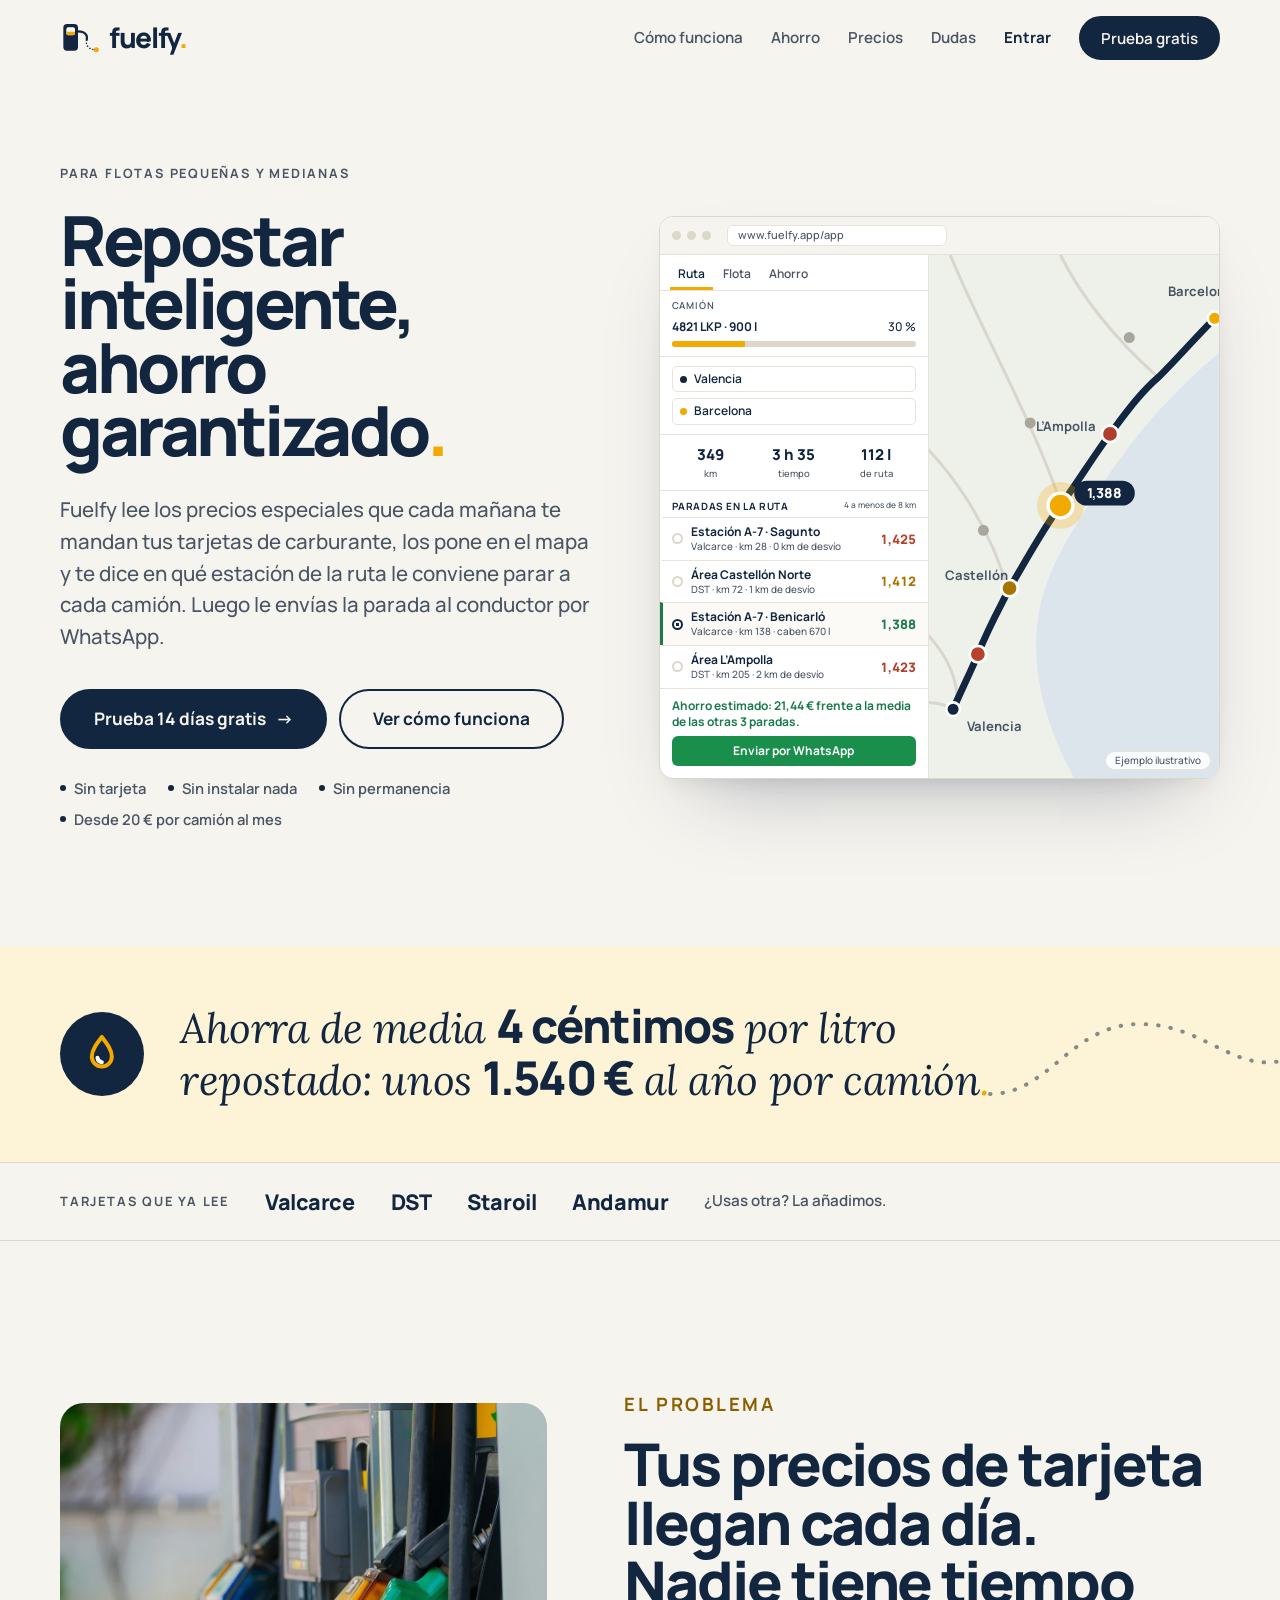
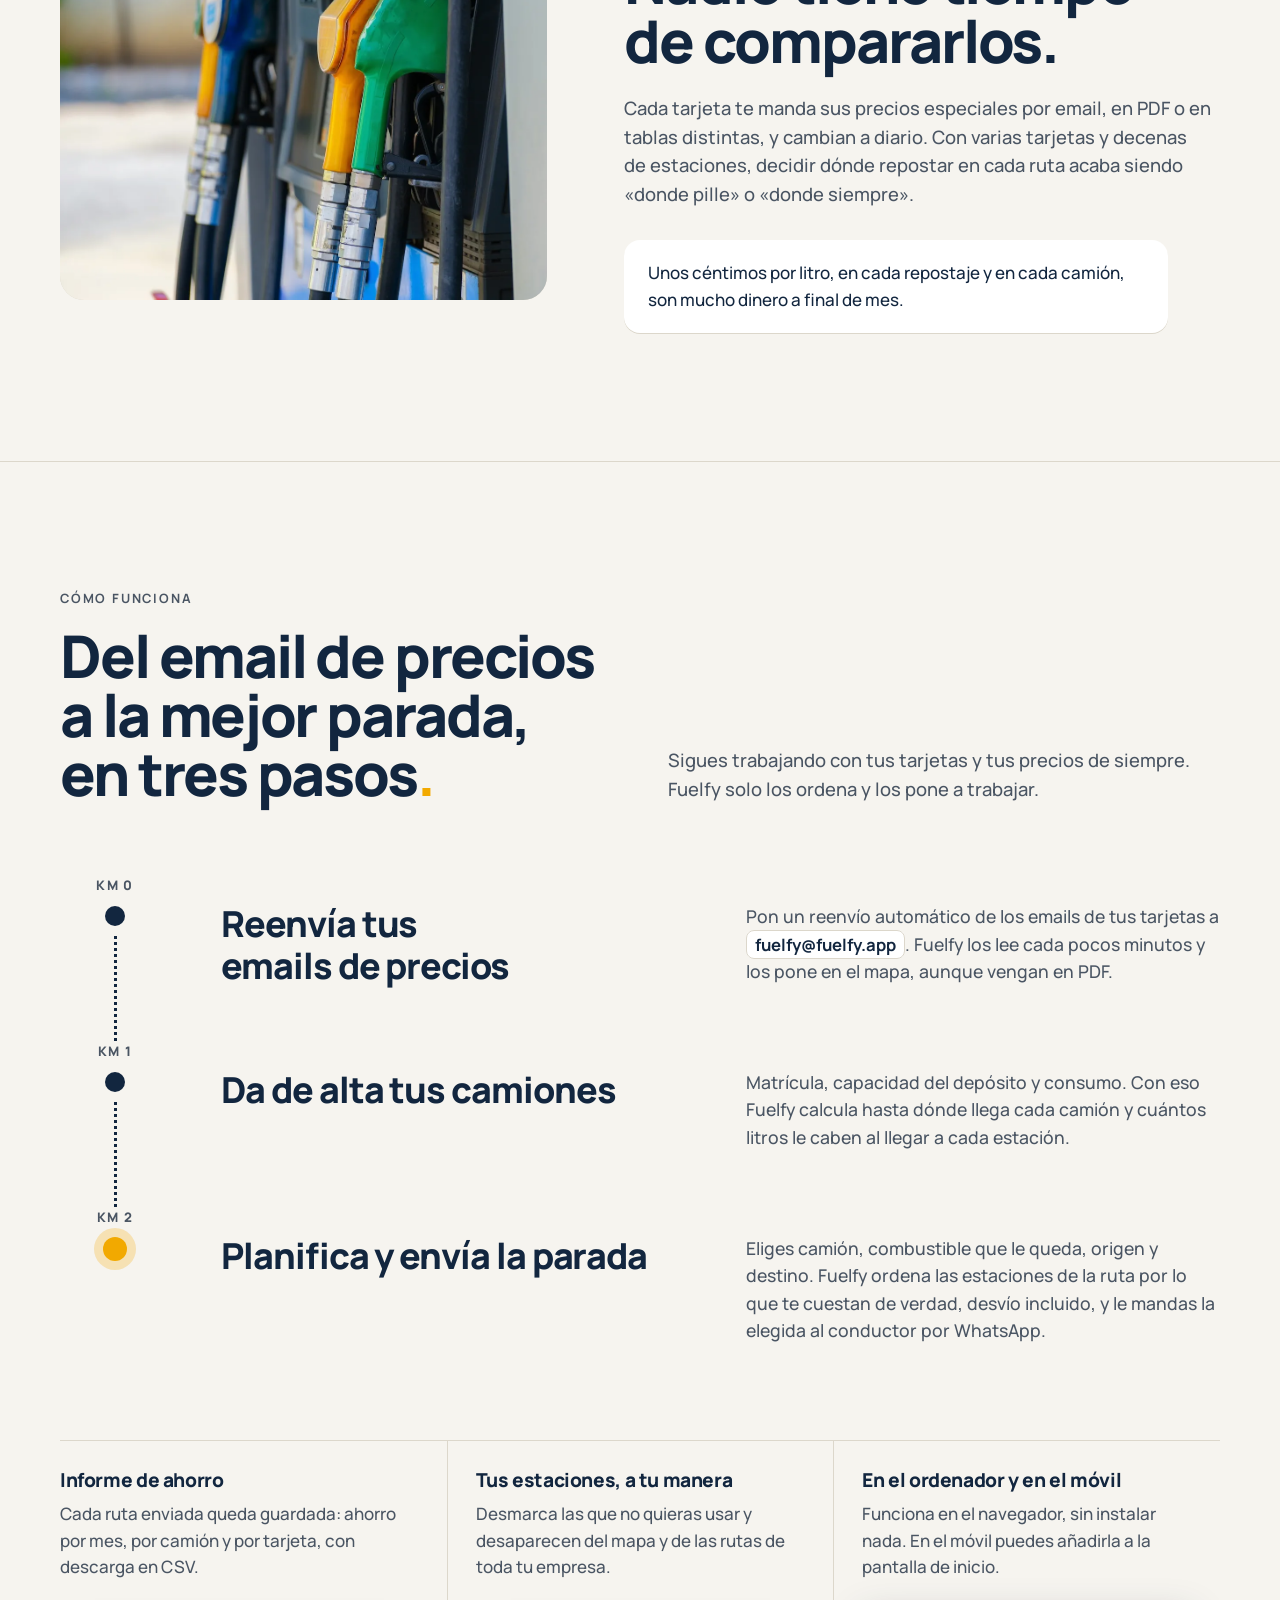
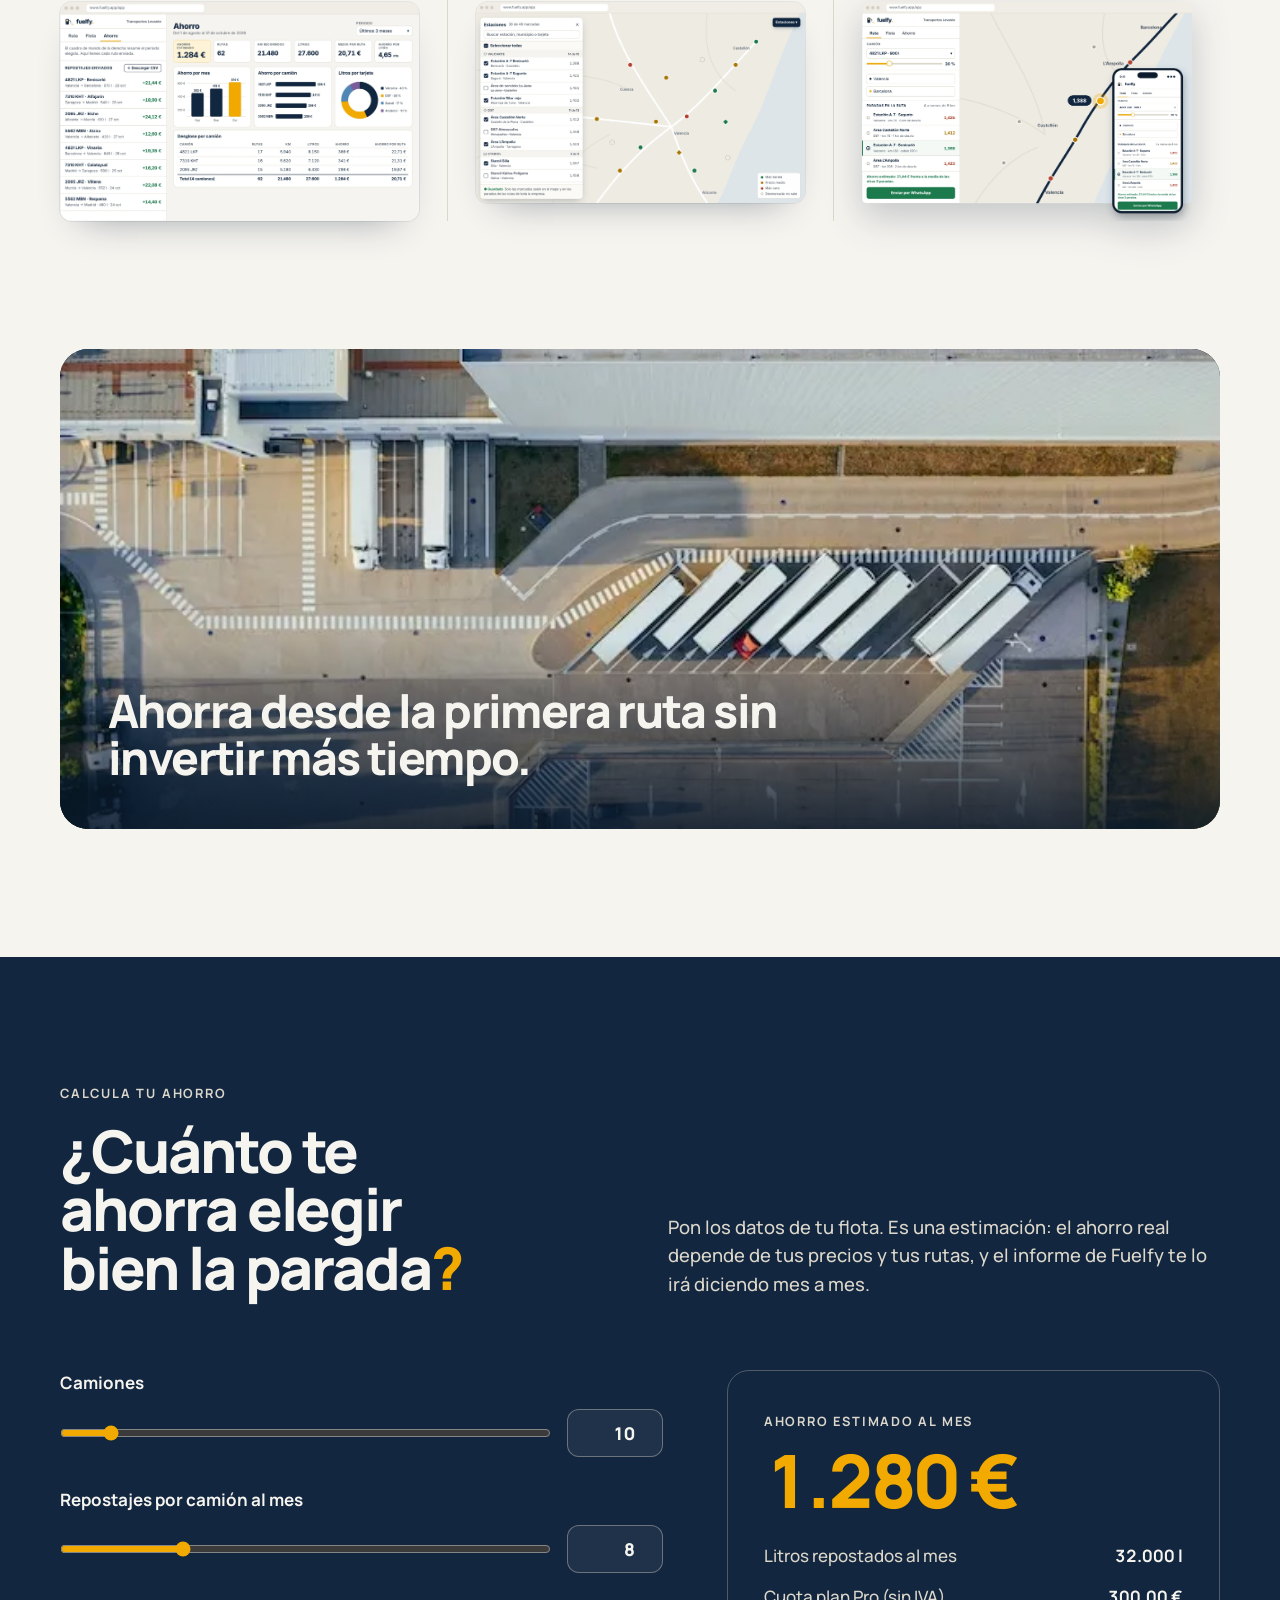
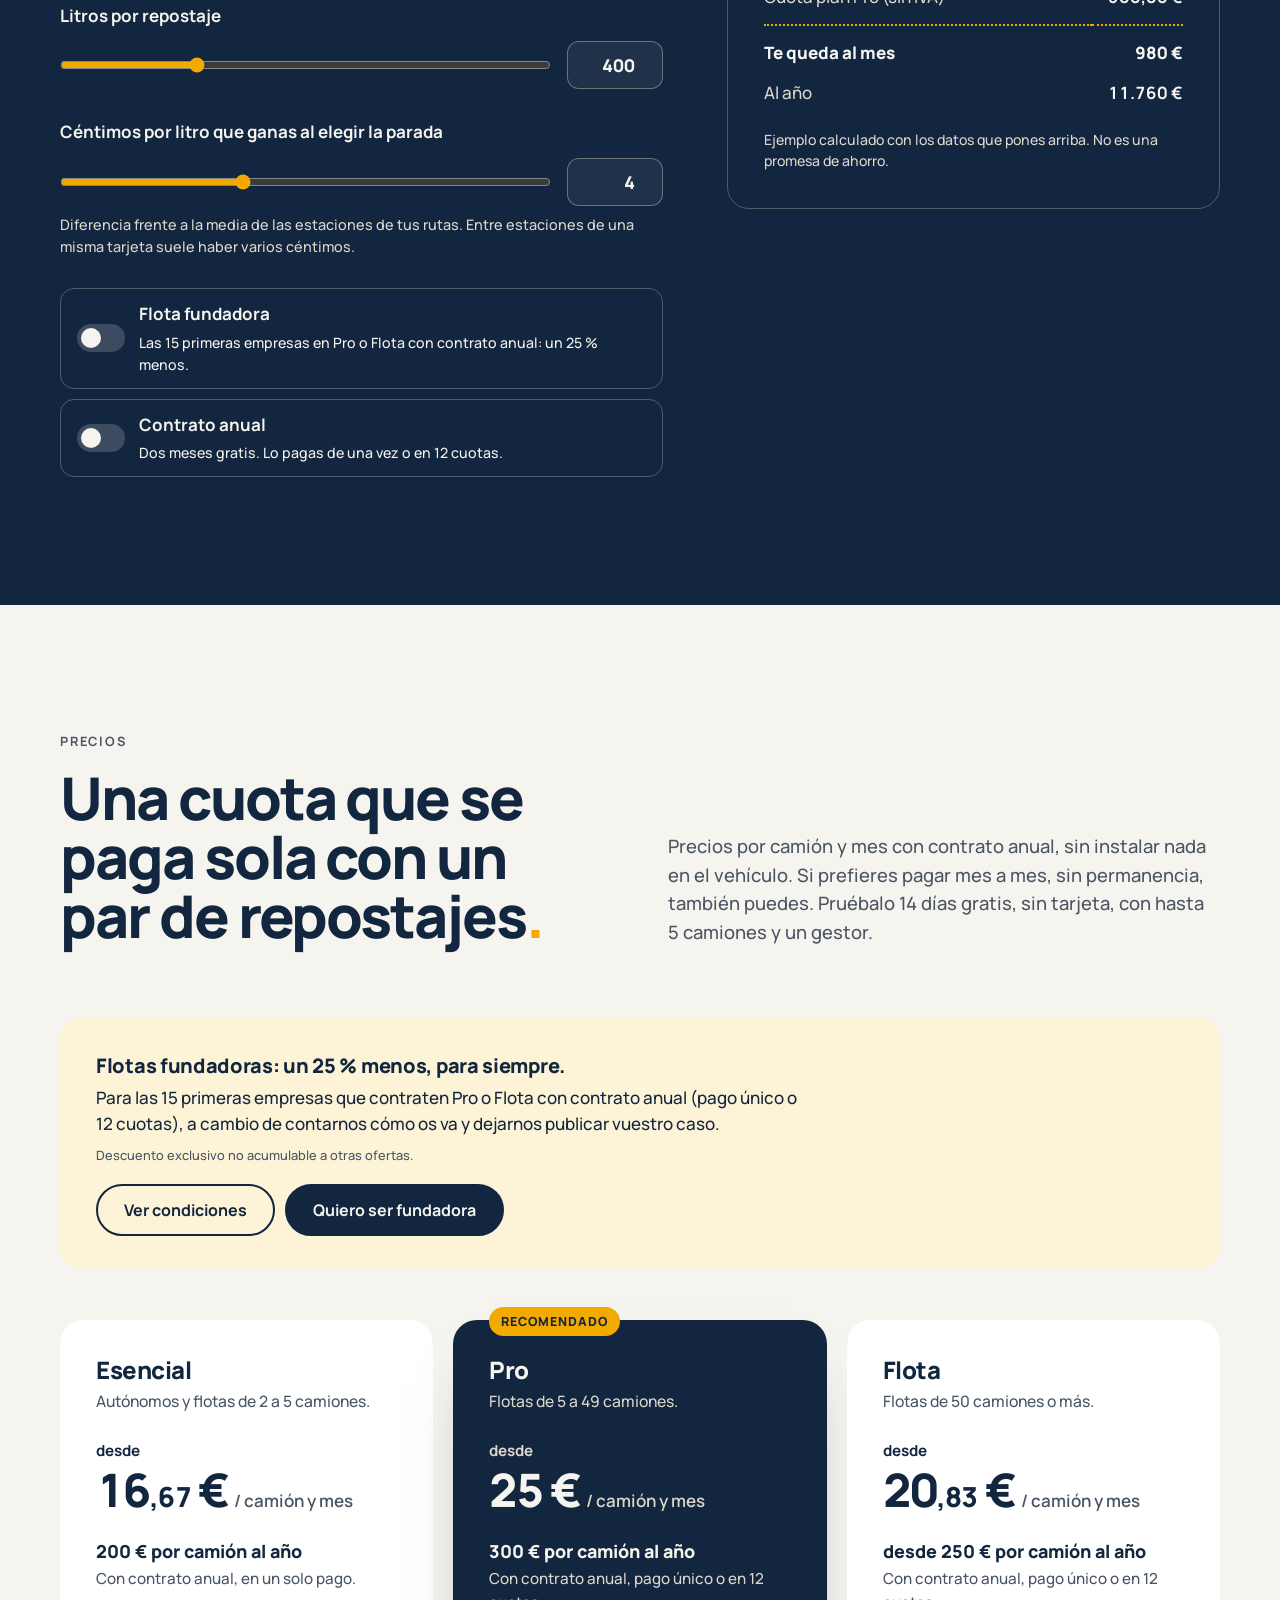
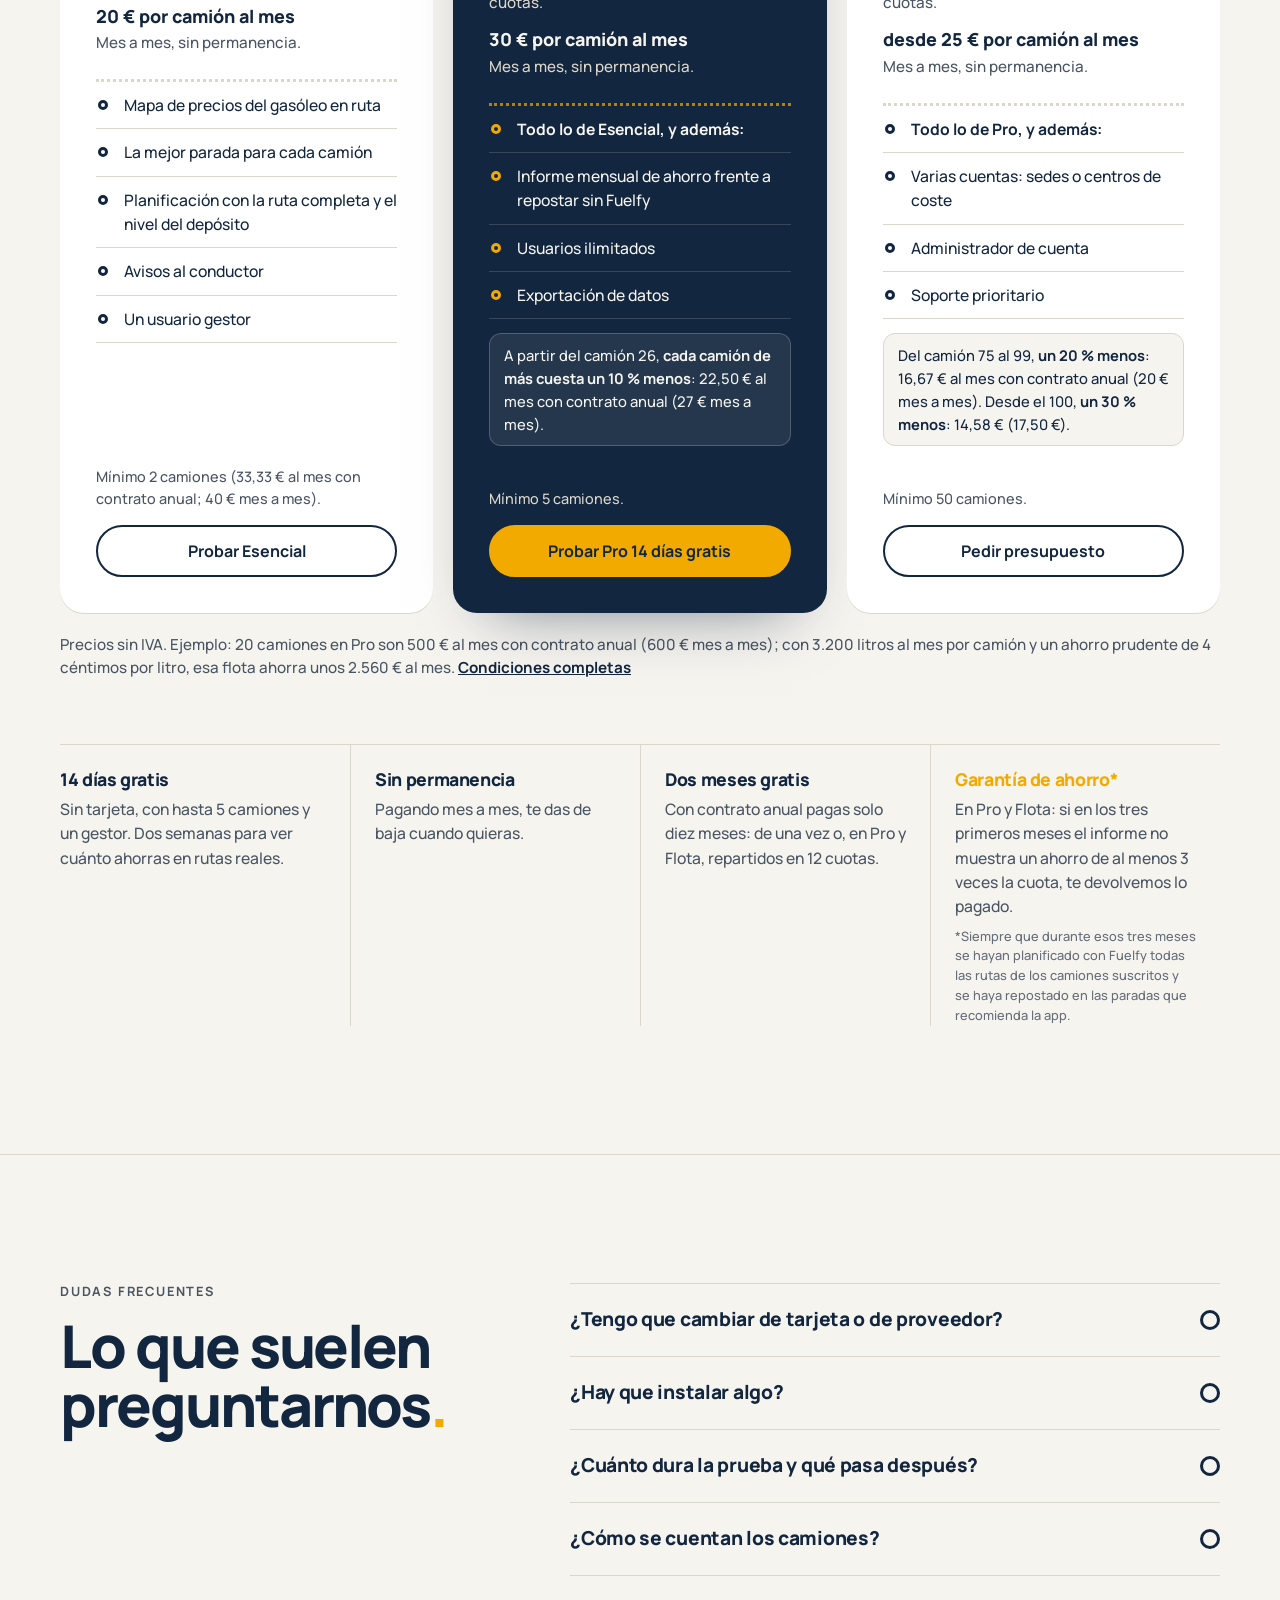
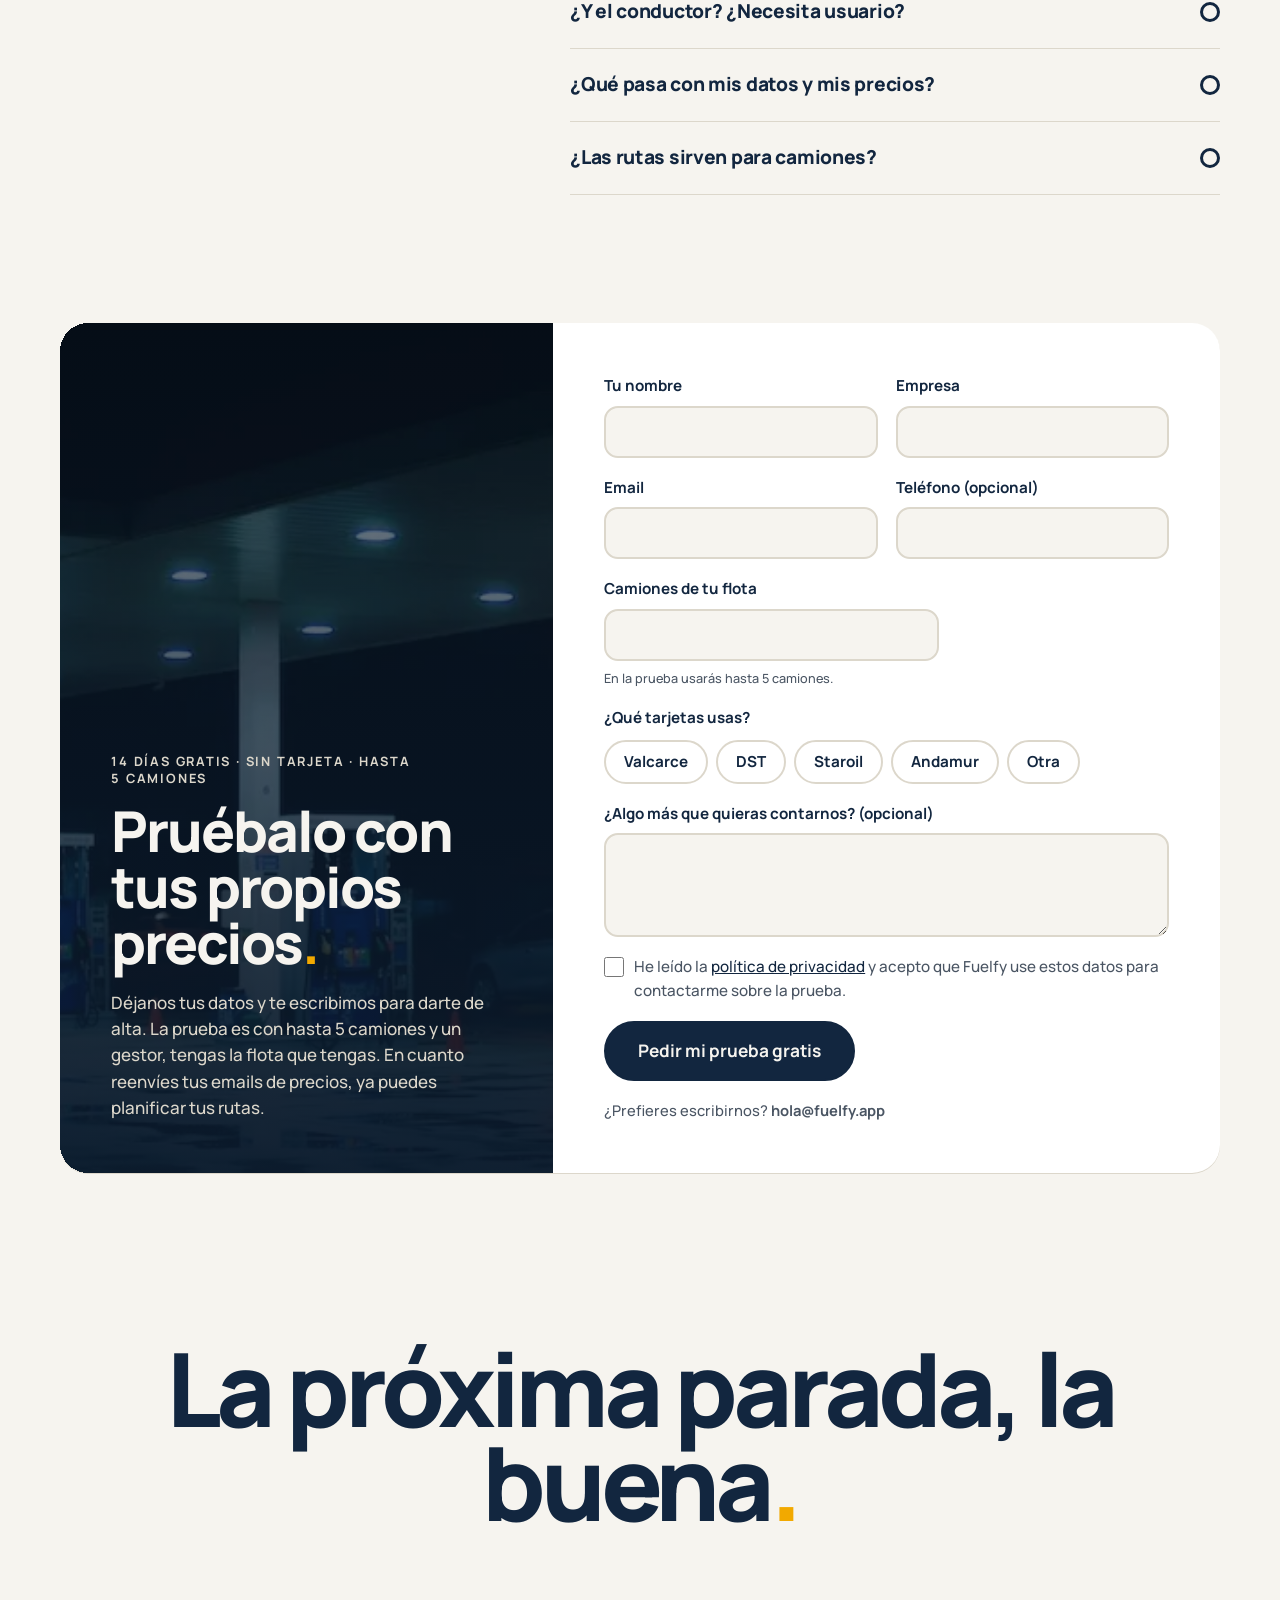
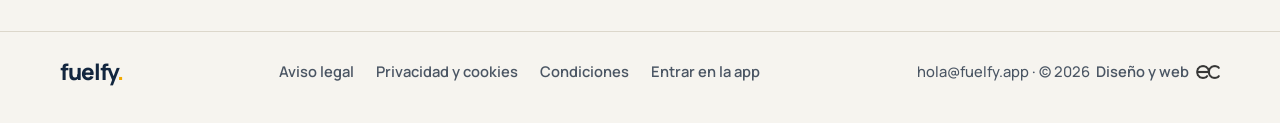
==== commit f692751f: "Garantía de ahorro: solo si se planifican con Fuelfy todas las rutas y se reposta en las paradas rec" ====
--- a/docs/index.html
+++ b/docs/index.html
@@ -676,7 +676,7 @@
         <div class="aparece"><h3>14 días gratis</h3><p>Sin tarjeta, con hasta 5&nbsp;camiones y un gestor. Dos semanas para ver cuánto ahorras en rutas reales.</p></div>
         <div class="aparece"><h3>Sin permanencia</h3><p>Pagando mes a mes, te das de baja cuando quieras.</p></div>
         <div class="aparece"><h3>Dos meses gratis</h3><p>Con contrato anual pagas solo diez meses: de una vez o, en Pro y Flota, repartidos en 12 cuotas.</p></div>
-        <div class="aparece"><h3 style="color: var(--ambar)">Garantía de ahorro</h3><p>En Pro y Flota: si en los tres primeros meses el informe no muestra un ahorro de al menos 3 veces la cuota, te devolvemos lo pagado.</p></div>
+        <div class="aparece"><h3 style="color: var(--ambar)">Garantía de ahorro*</h3><p>En Pro y Flota: si en los tres primeros meses el informe no muestra un ahorro de al menos 3 veces la cuota, te devolvemos lo pagado.</p><p style="margin-top: 8px; font-size: .8rem; opacity: .85">*Siempre que durante esos tres meses se hayan planificado con Fuelfy todas las rutas de los camiones suscritos y se haya repostado en las paradas que recomienda la app.</p></div>
       </div>
     </div>
   </section>
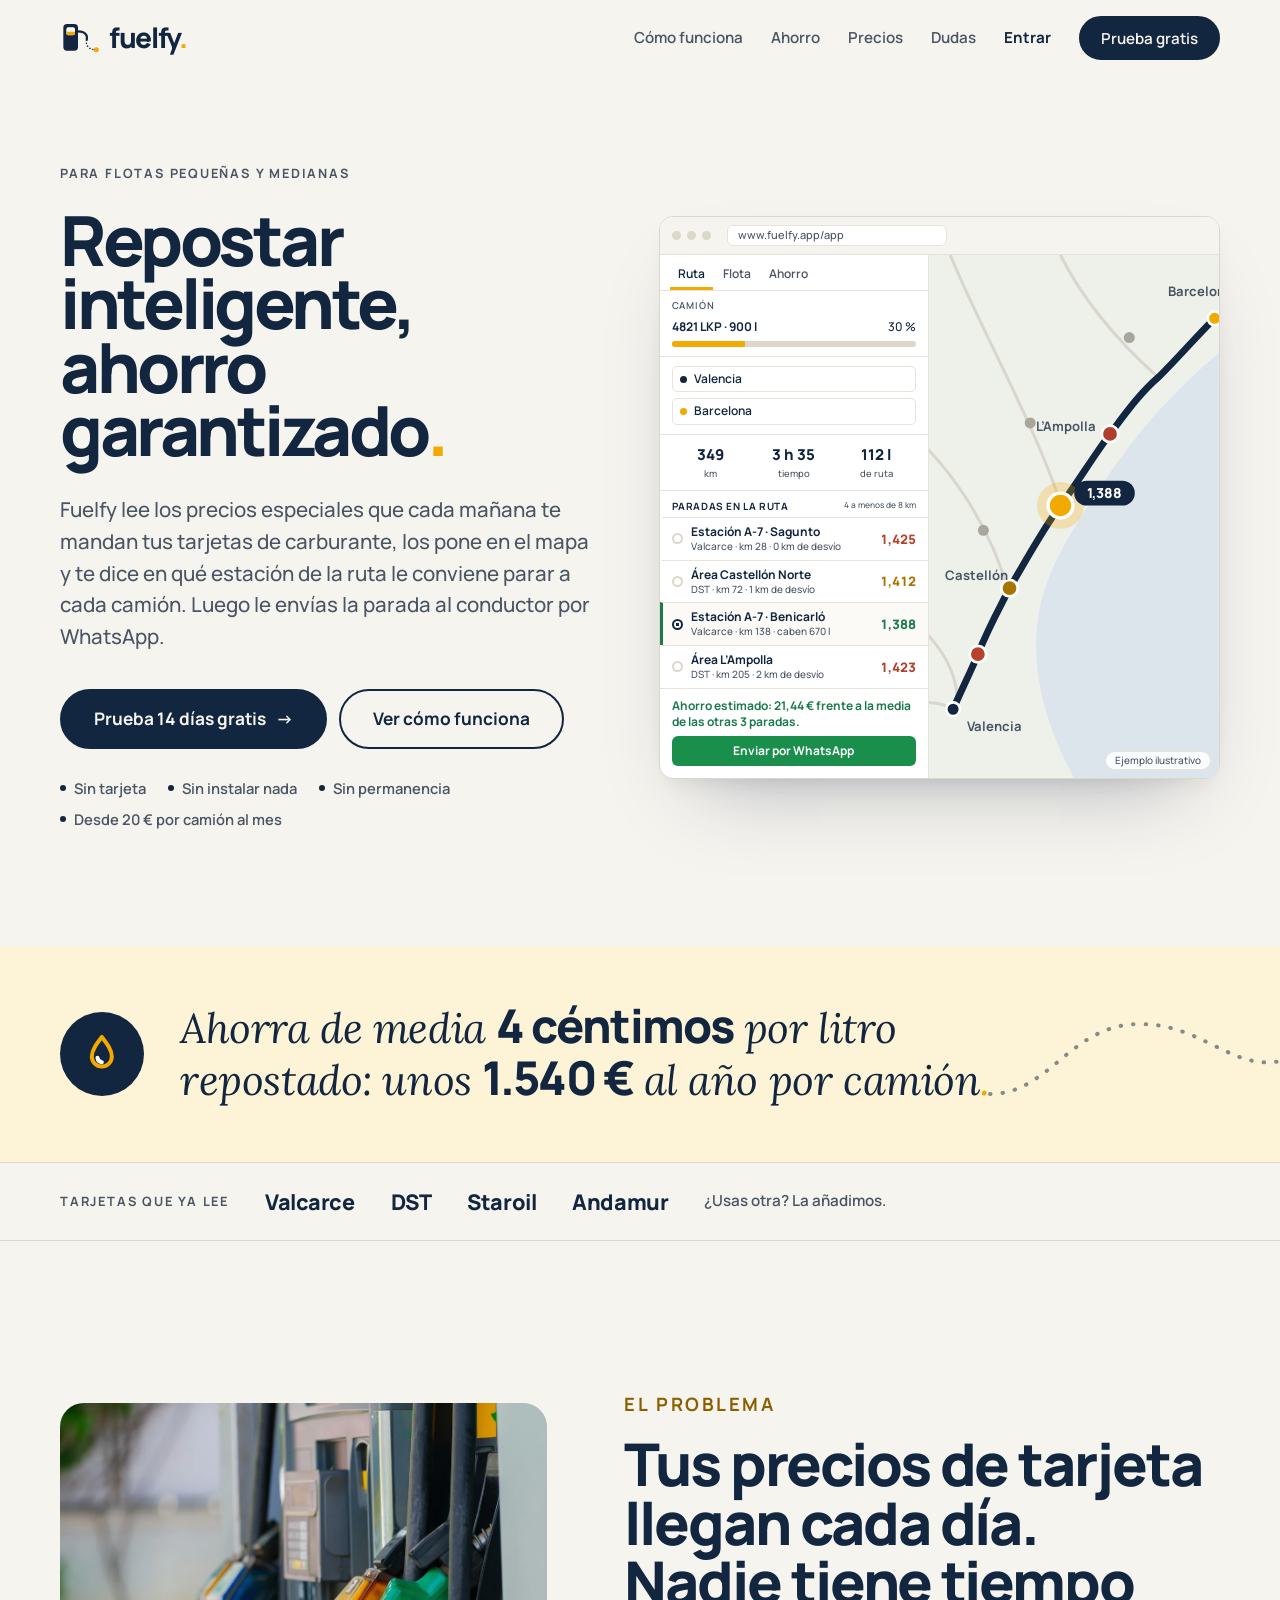
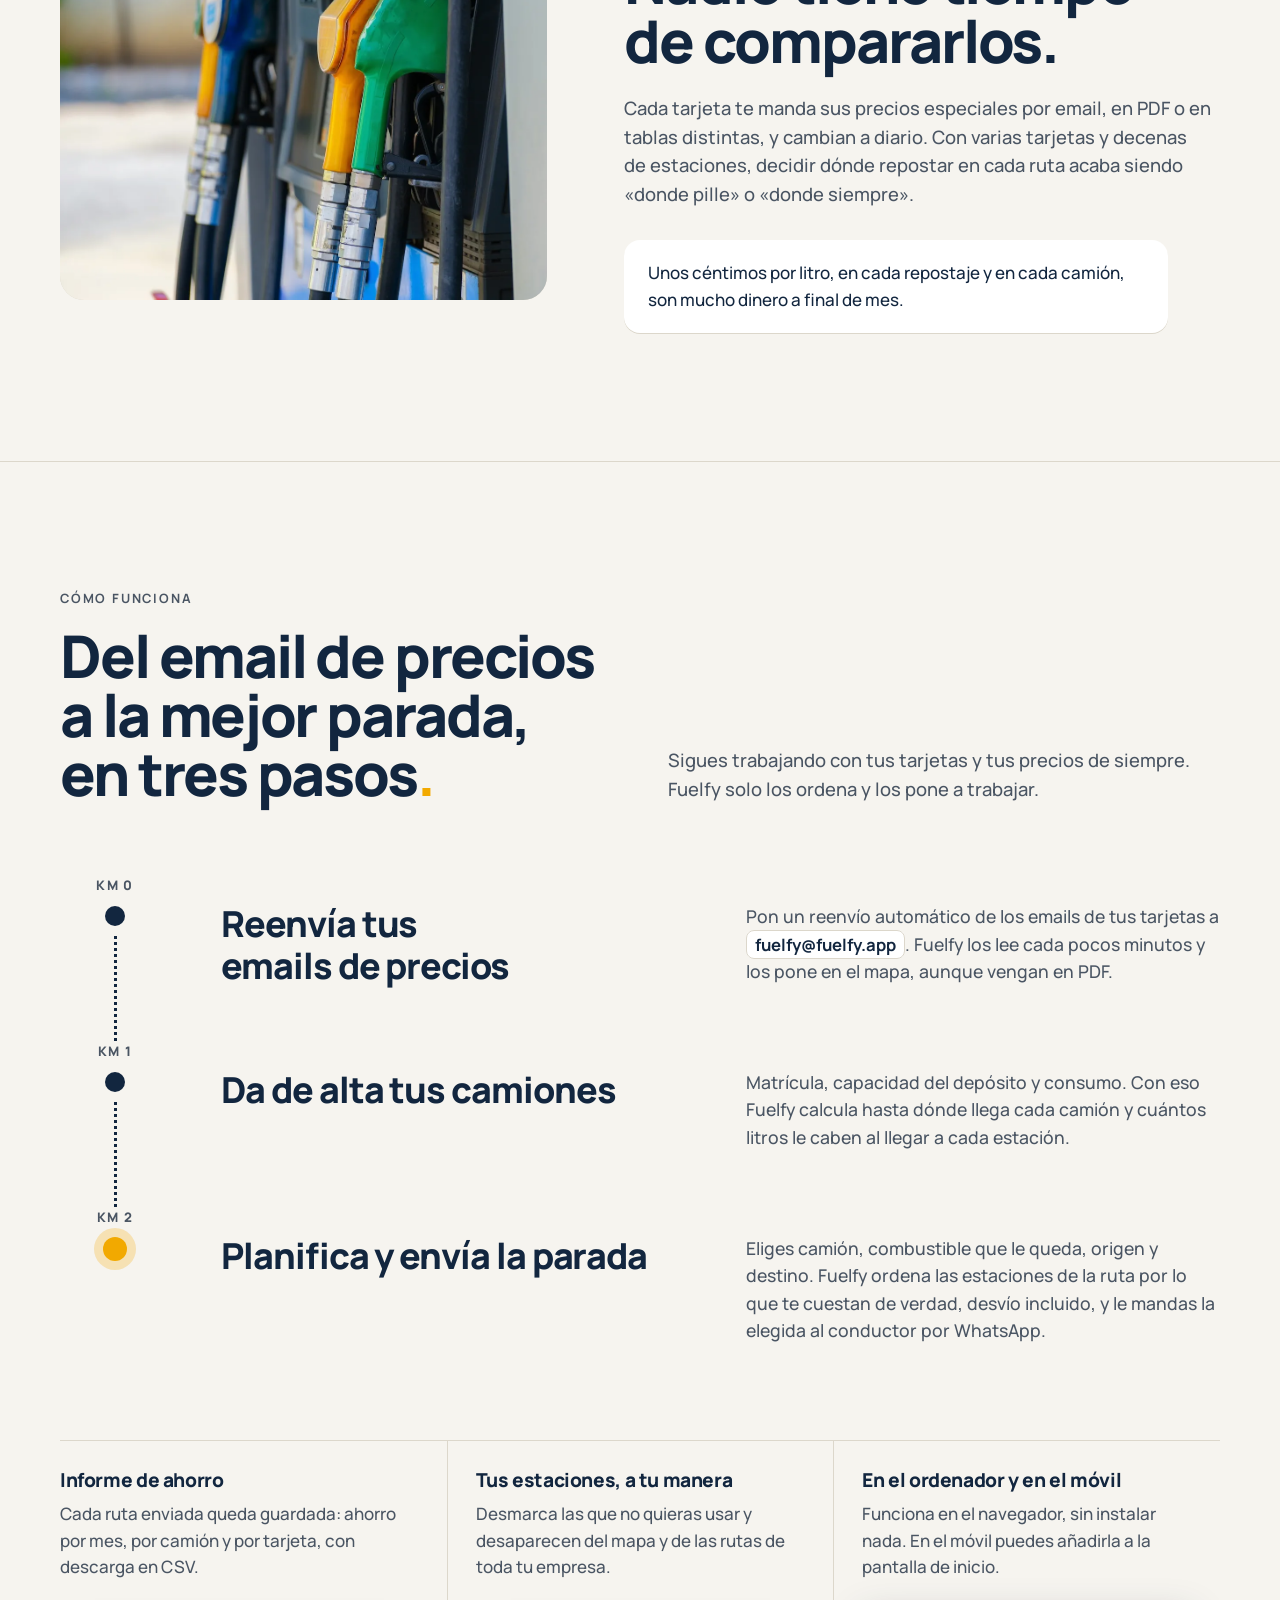
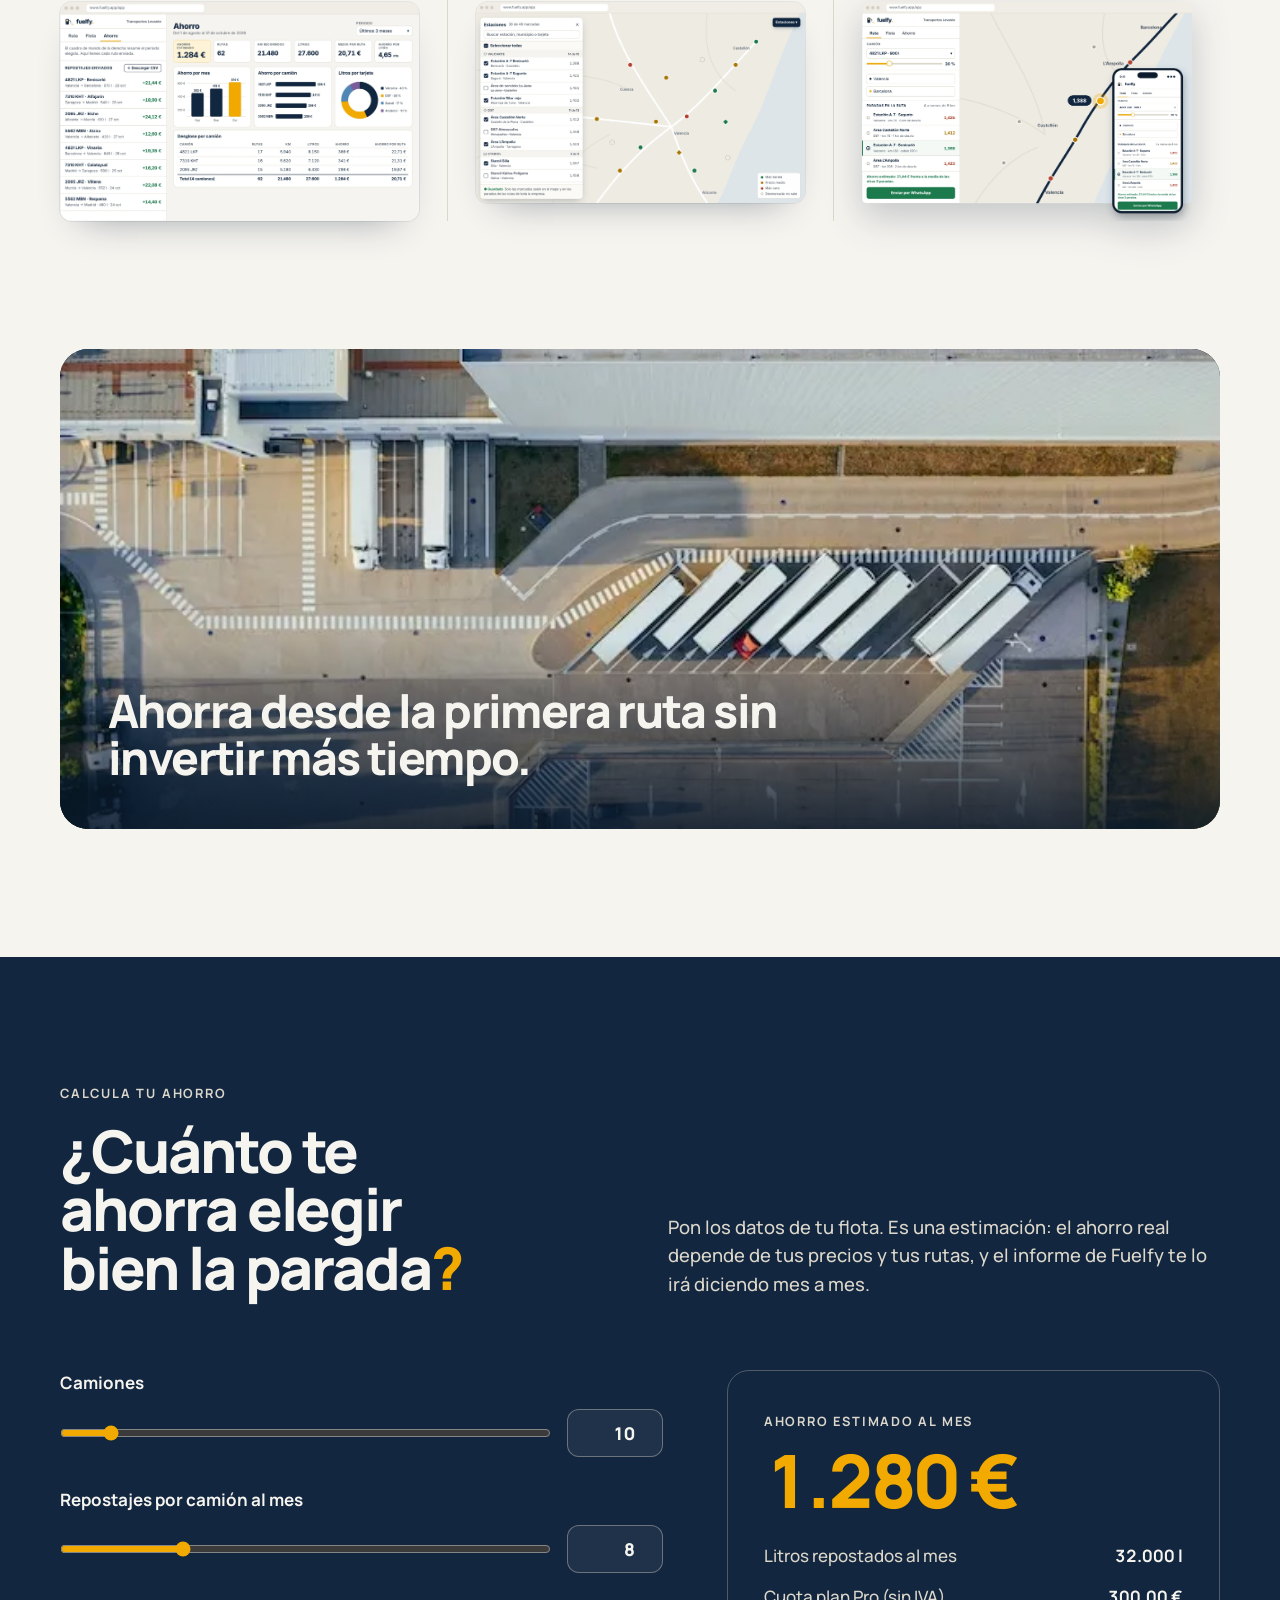
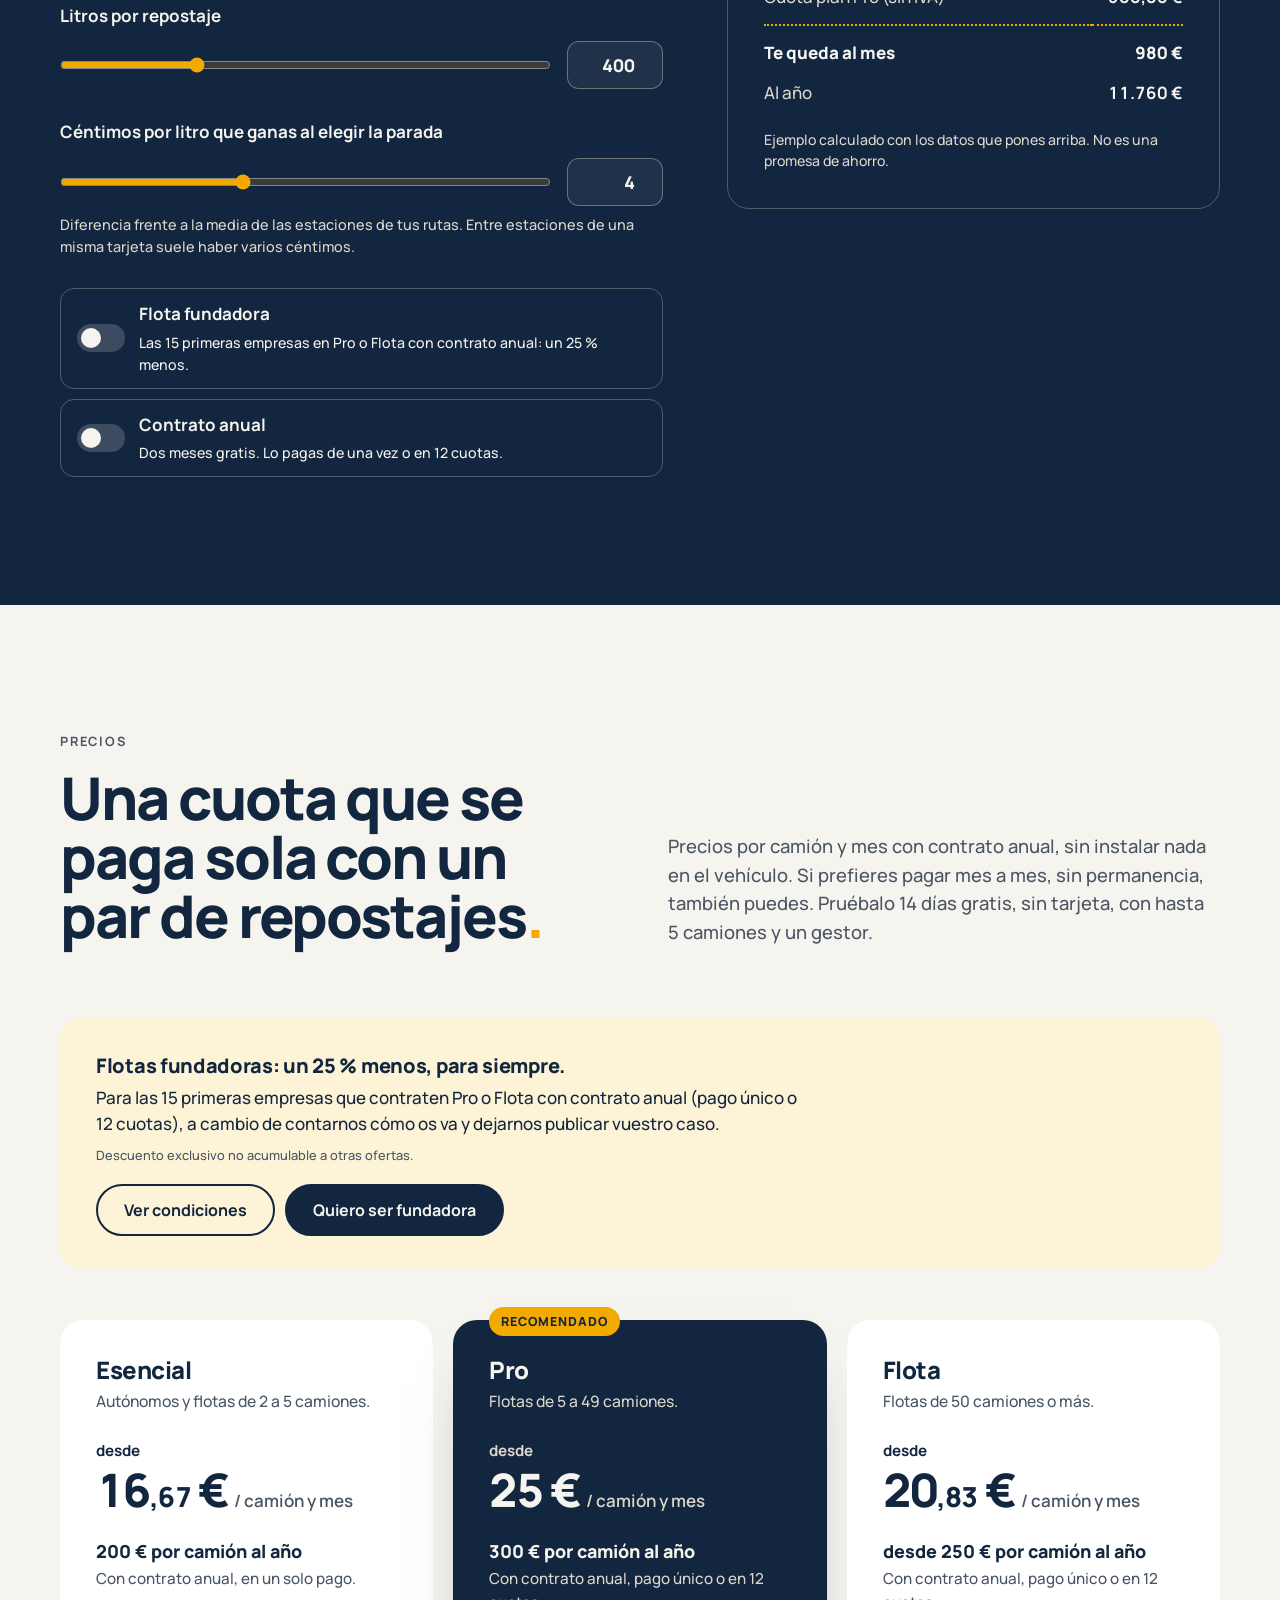
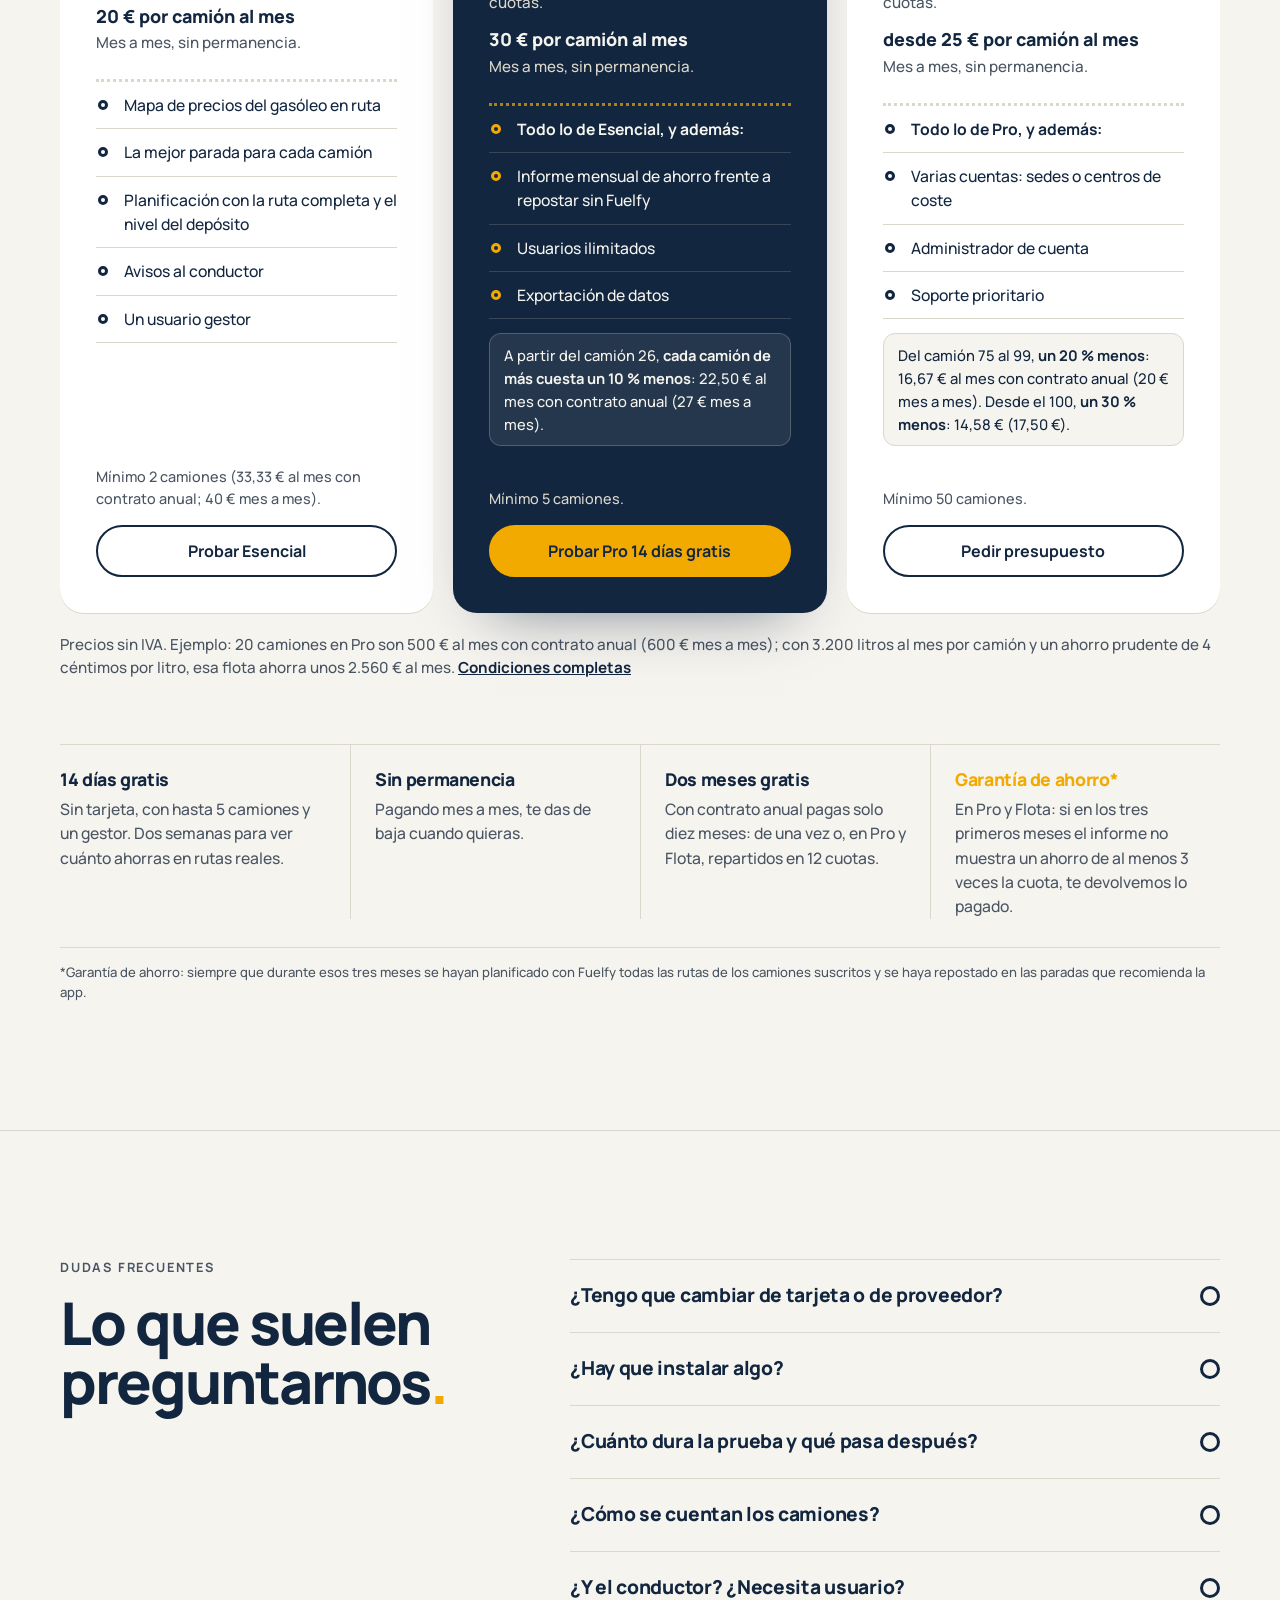
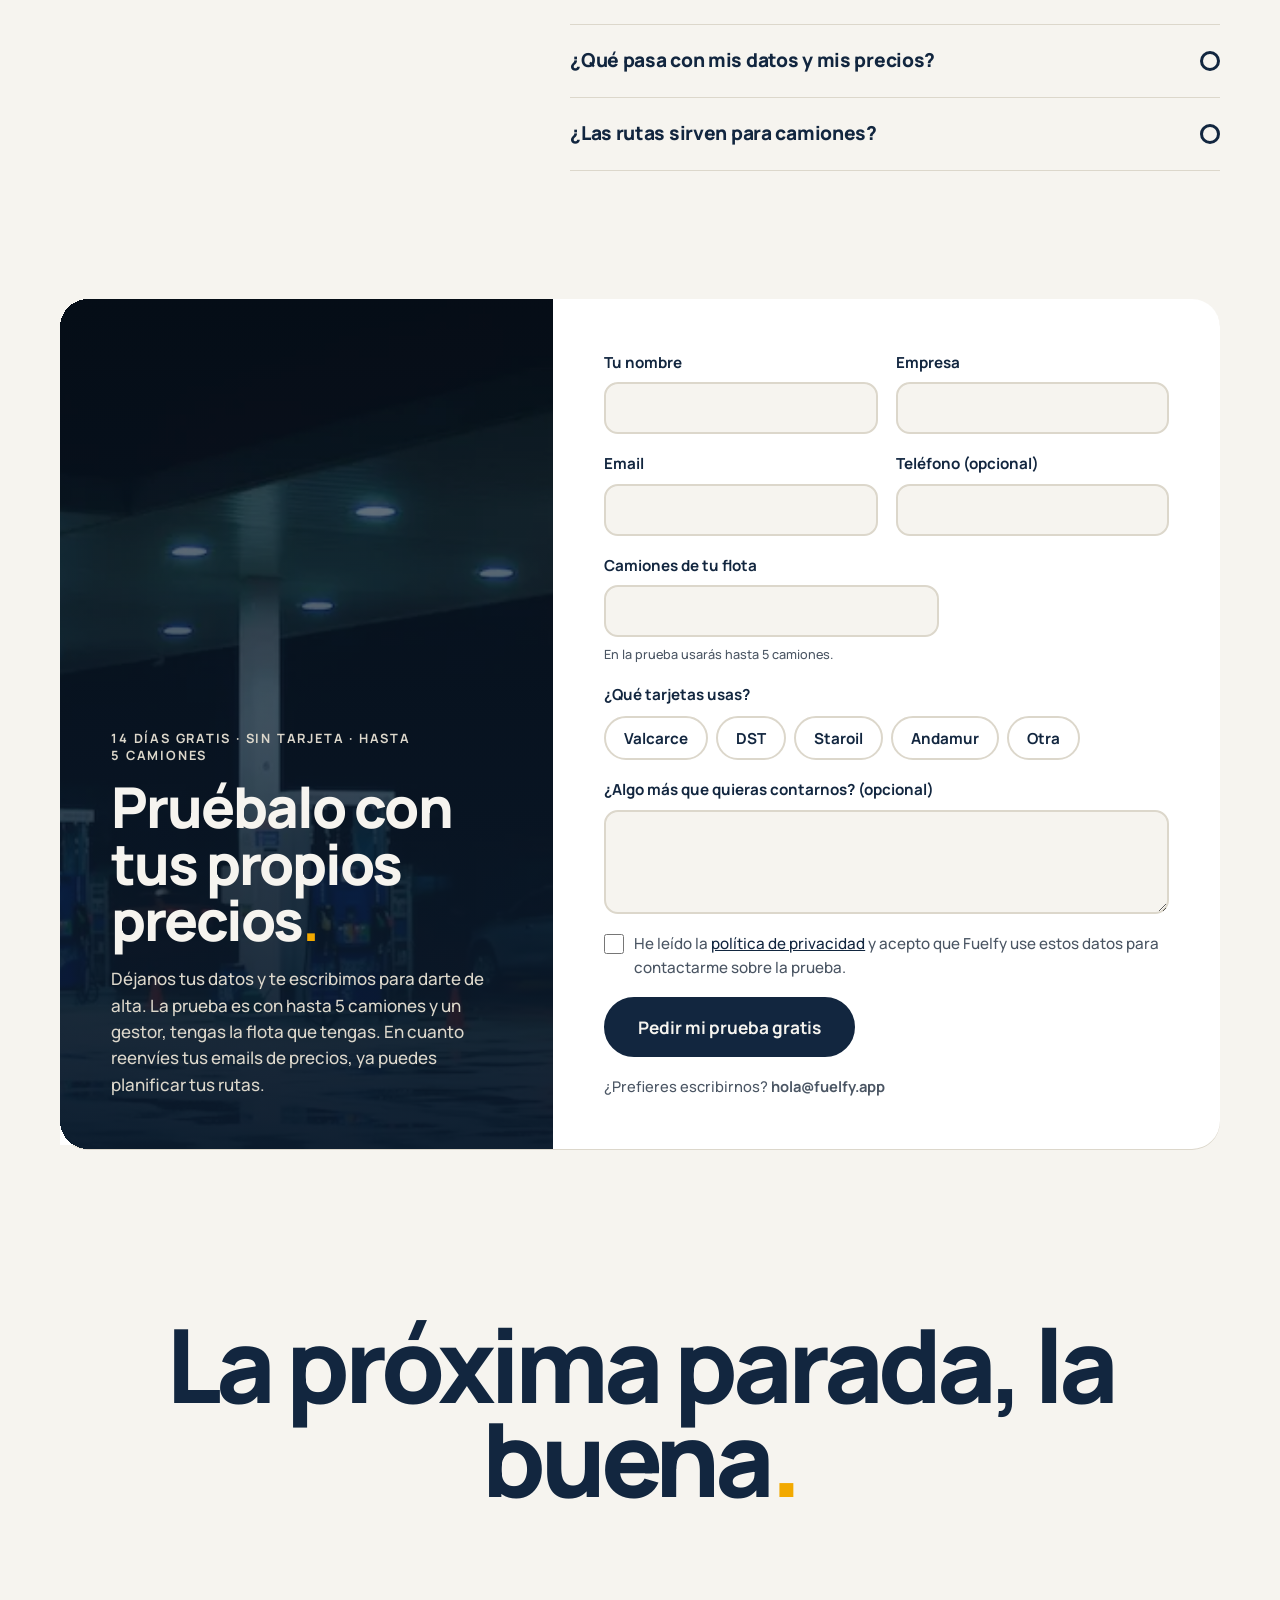
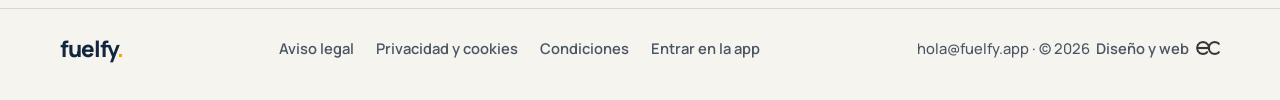
==== commit 79ff9ae0: "Garantía de ahorro: la nota del asterisco pasa debajo de los cuatro bloques, a todo el ancho Co-Auth" ====
--- a/docs/index.html
+++ b/docs/index.html
@@ -290,6 +290,7 @@
 .condiciones div + div { padding-left: 24px; border-left: 1px solid var(--niebla); }
 .condiciones h3 { font-size: 1.1rem; }
 .condiciones p { margin: 8px 0 0; color: var(--asfalto); font-size: .98rem; }
+.condiciones-nota { margin: 28px 0 0; padding-top: 14px; border-top: 1px solid var(--niebla); font-size: .82rem; color: var(--asfalto); }
 @media (max-width: 900px) { .condiciones { grid-template-columns: repeat(2, minmax(0, 1fr)); } .condiciones div:nth-child(3) { padding-left: 0; border-left: 0; } .condiciones div { padding-bottom: 20px; } }
 @media (max-width: 560px) { .condiciones { grid-template-columns: 1fr; } .condiciones div + div { padding-left: 0; border-left: 0; border-top: 1px solid var(--niebla); } }
 .fundadoras { margin-top: clamp(40px, 6vw, 56px); display: flex; flex-wrap: wrap; align-items: center; justify-content: space-between; gap: 18px 32px; padding: clamp(22px, 3vw, 32px) clamp(22px, 3vw, 36px); border-radius: 20px; background: var(--ambar-suave); }
@@ -676,8 +677,9 @@
         <div class="aparece"><h3>14 días gratis</h3><p>Sin tarjeta, con hasta 5&nbsp;camiones y un gestor. Dos semanas para ver cuánto ahorras en rutas reales.</p></div>
         <div class="aparece"><h3>Sin permanencia</h3><p>Pagando mes a mes, te das de baja cuando quieras.</p></div>
         <div class="aparece"><h3>Dos meses gratis</h3><p>Con contrato anual pagas solo diez meses: de una vez o, en Pro y Flota, repartidos en 12 cuotas.</p></div>
-        <div class="aparece"><h3 style="color: var(--ambar)">Garantía de ahorro*</h3><p>En Pro y Flota: si en los tres primeros meses el informe no muestra un ahorro de al menos 3 veces la cuota, te devolvemos lo pagado.</p><p style="margin-top: 8px; font-size: .8rem; opacity: .85">*Siempre que durante esos tres meses se hayan planificado con Fuelfy todas las rutas de los camiones suscritos y se haya repostado en las paradas que recomienda la app.</p></div>
-      </div>
+        <div class="aparece"><h3 style="color: var(--ambar)">Garantía de ahorro*</h3><p>En Pro y Flota: si en los tres primeros meses el informe no muestra un ahorro de al menos 3 veces la cuota, te devolvemos lo pagado.</p></div>
+      </div>
+      <p class="condiciones-nota">*Garantía de ahorro: siempre que durante esos tres meses se hayan planificado con Fuelfy todas las rutas de los camiones suscritos y se haya repostado en las paradas que recomienda la app.</p>
     </div>
   </section>
 
